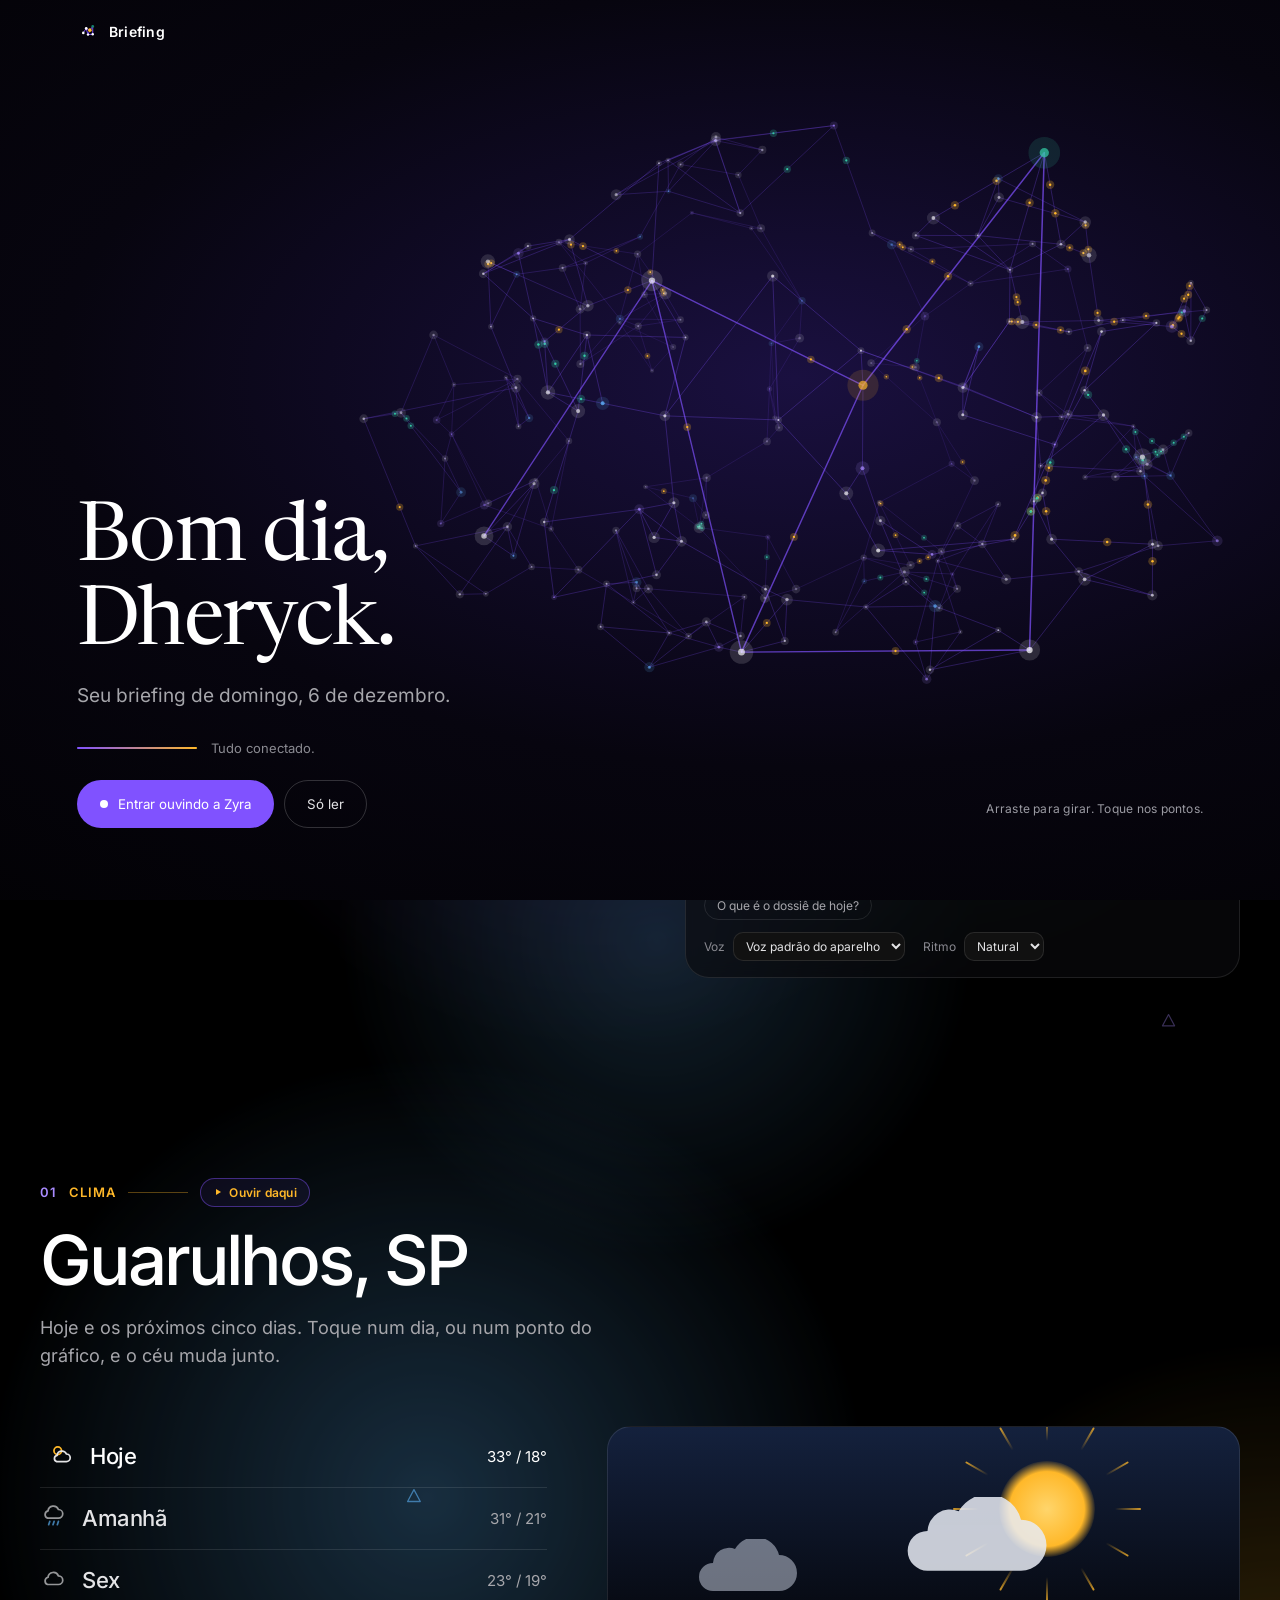
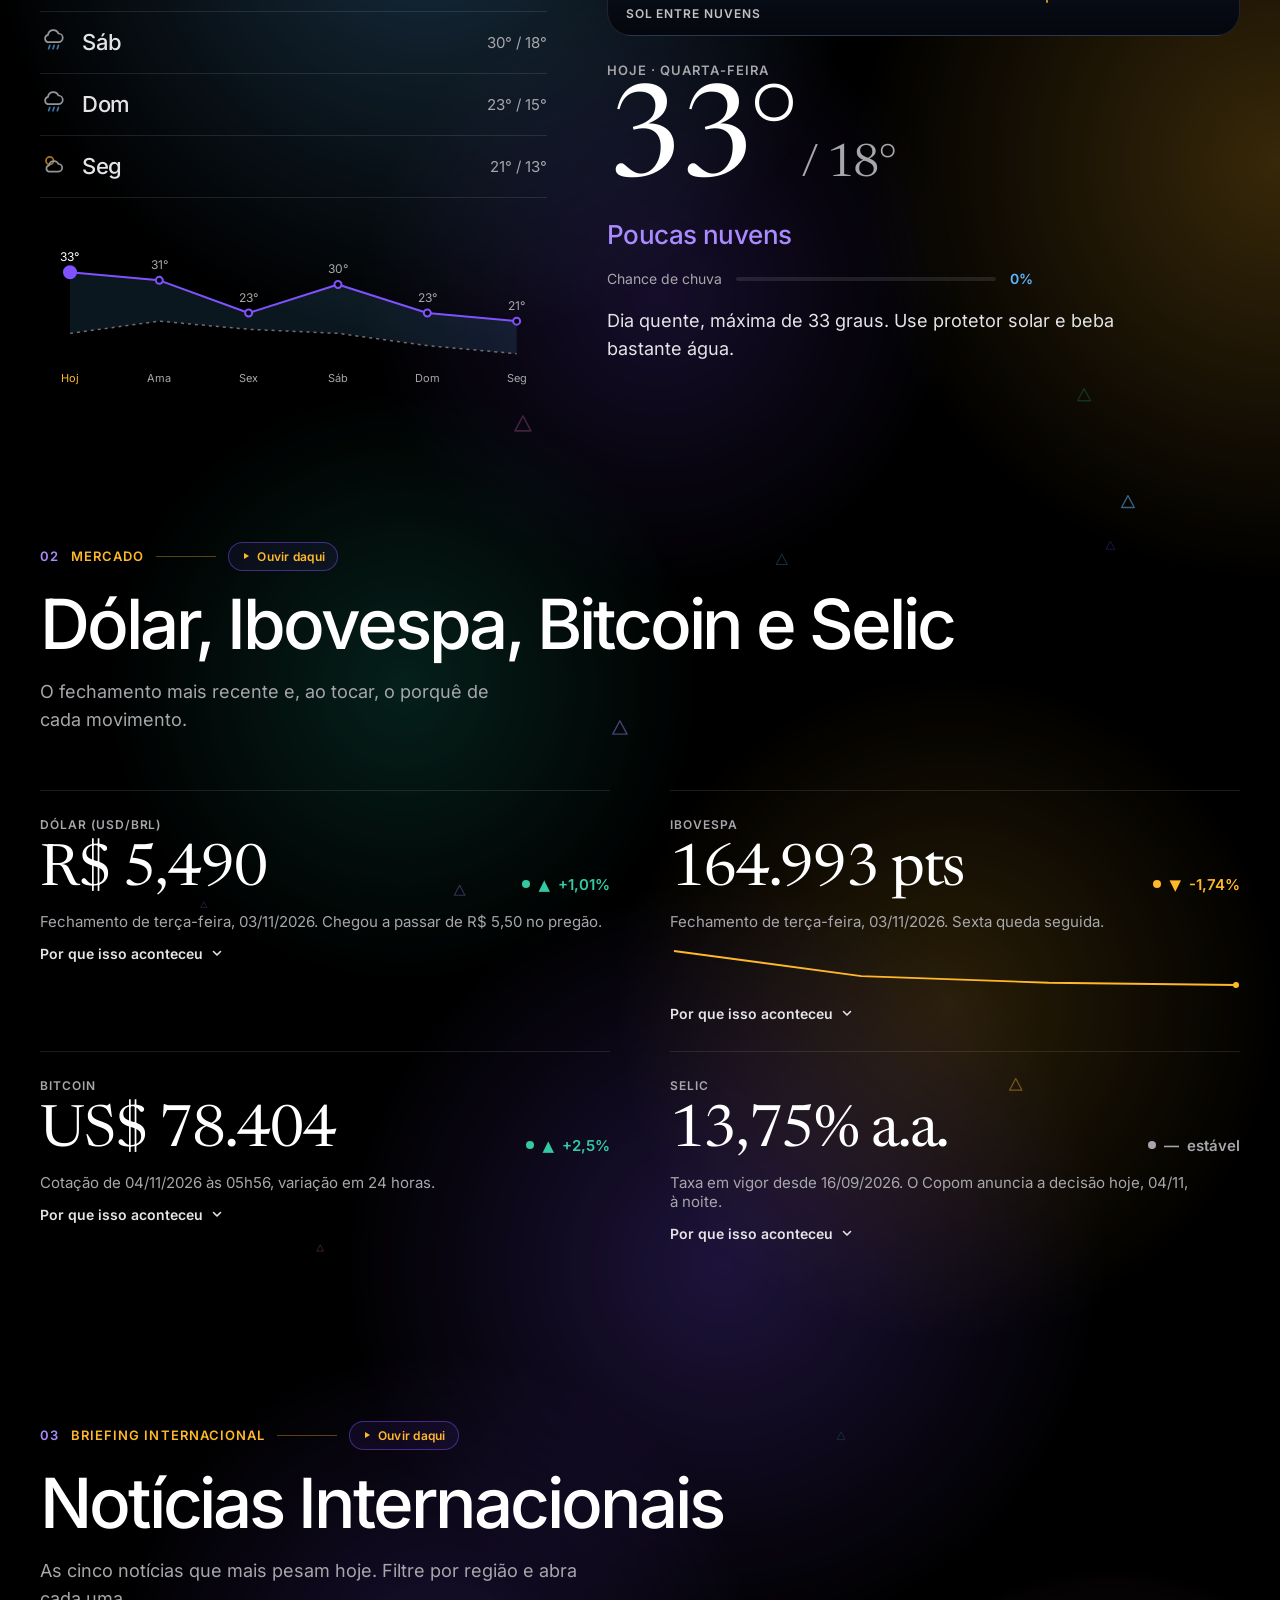
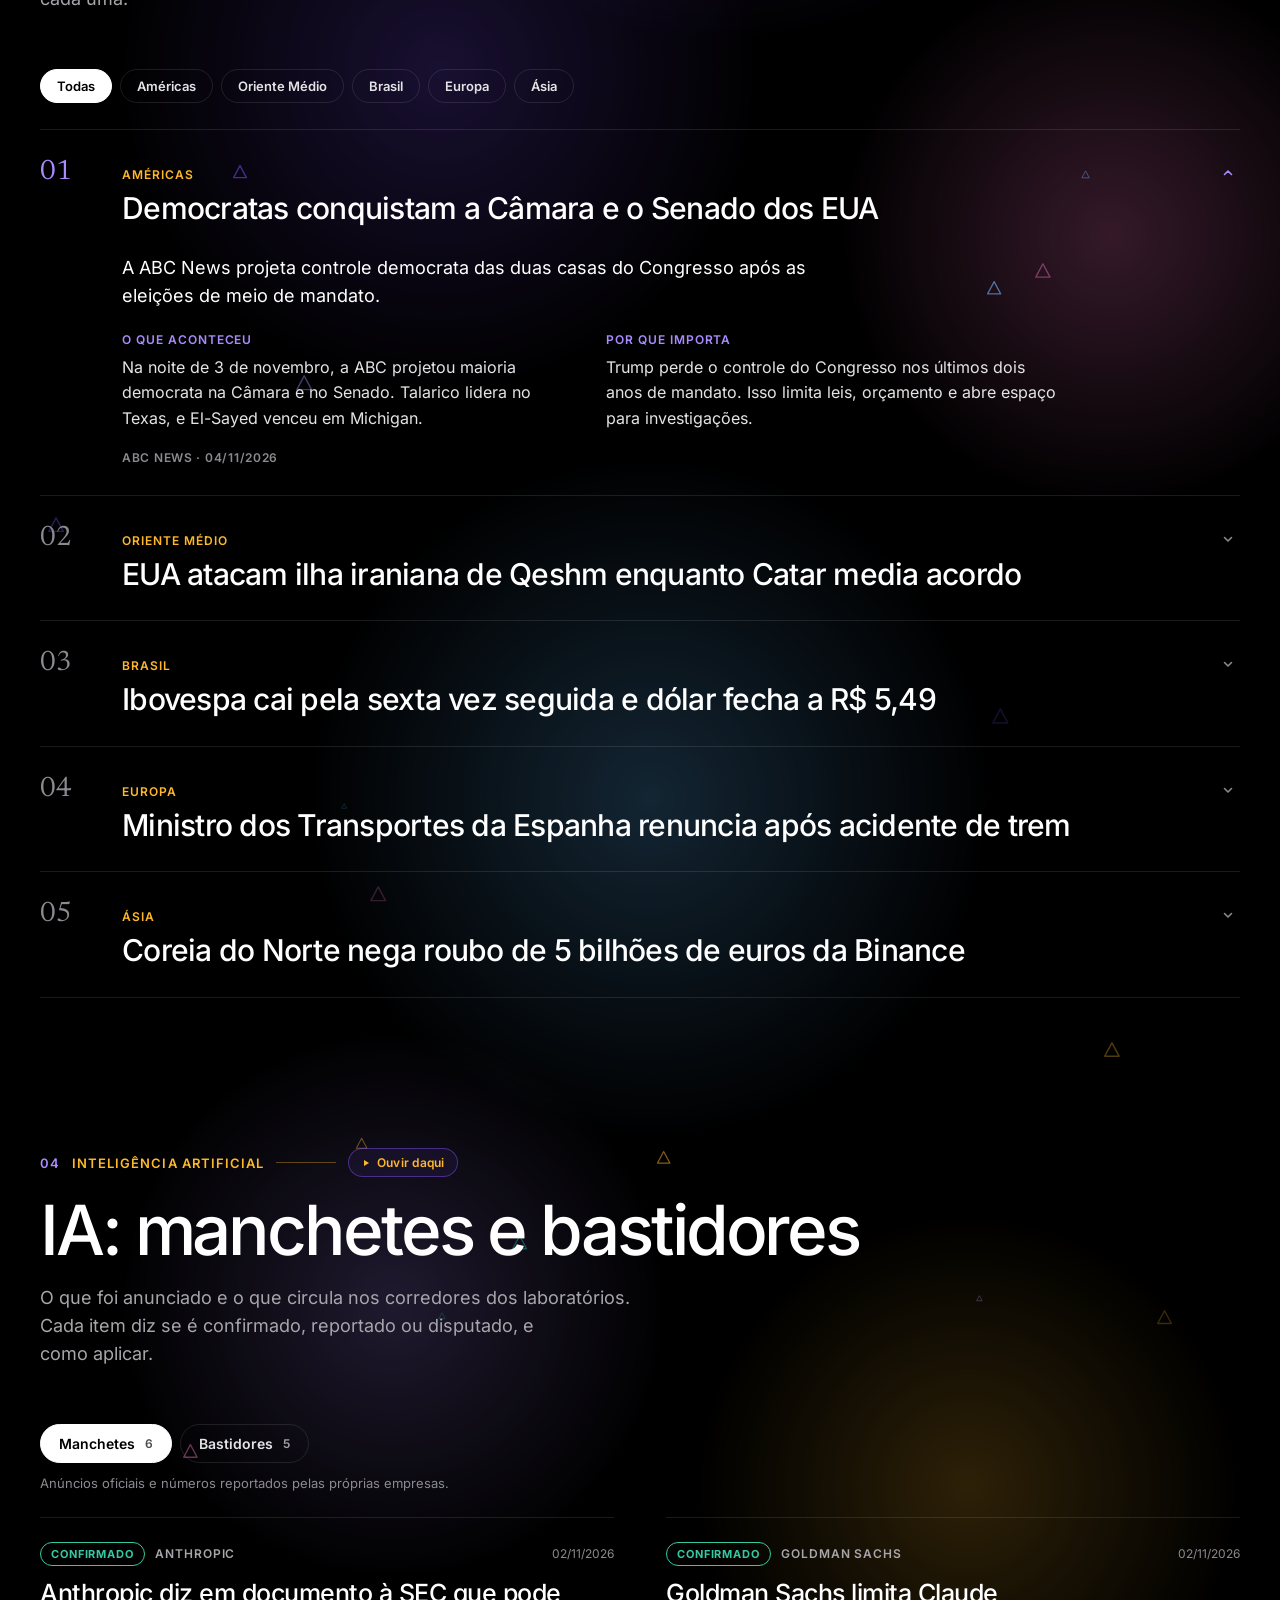
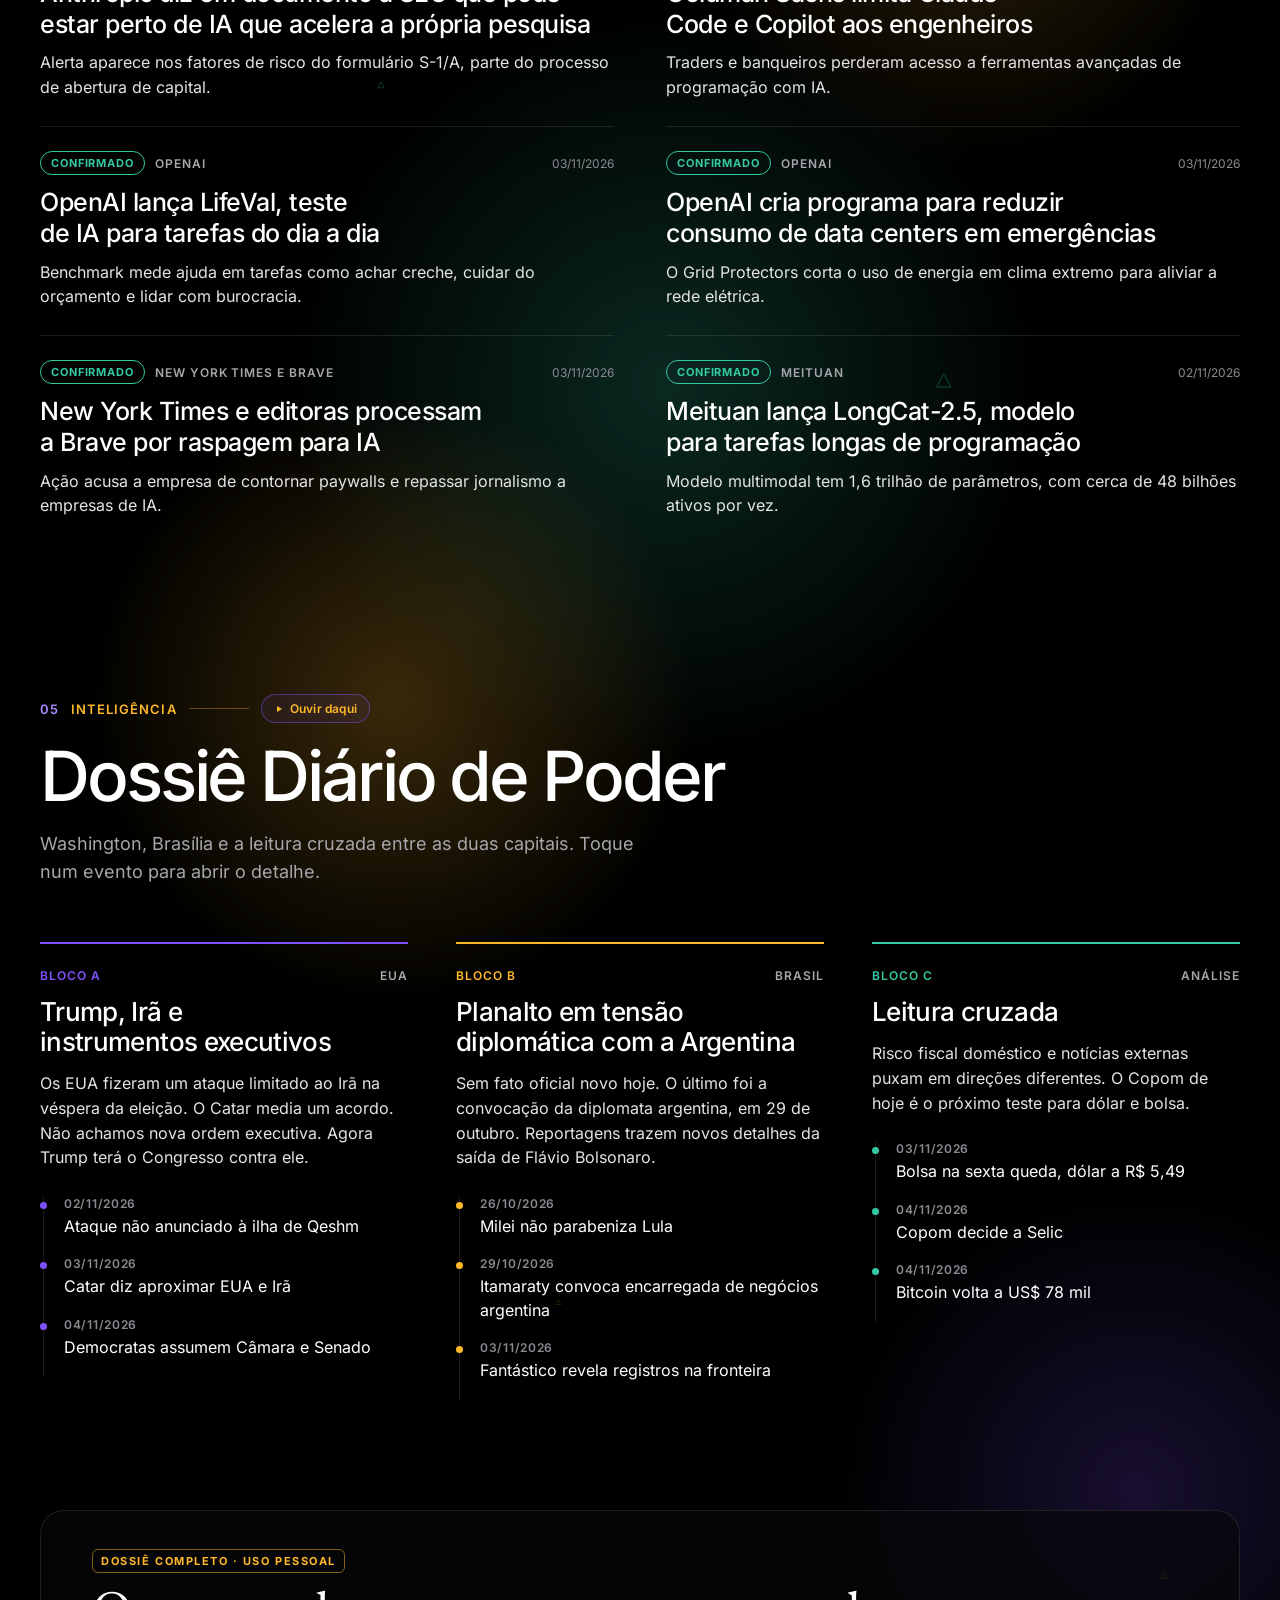
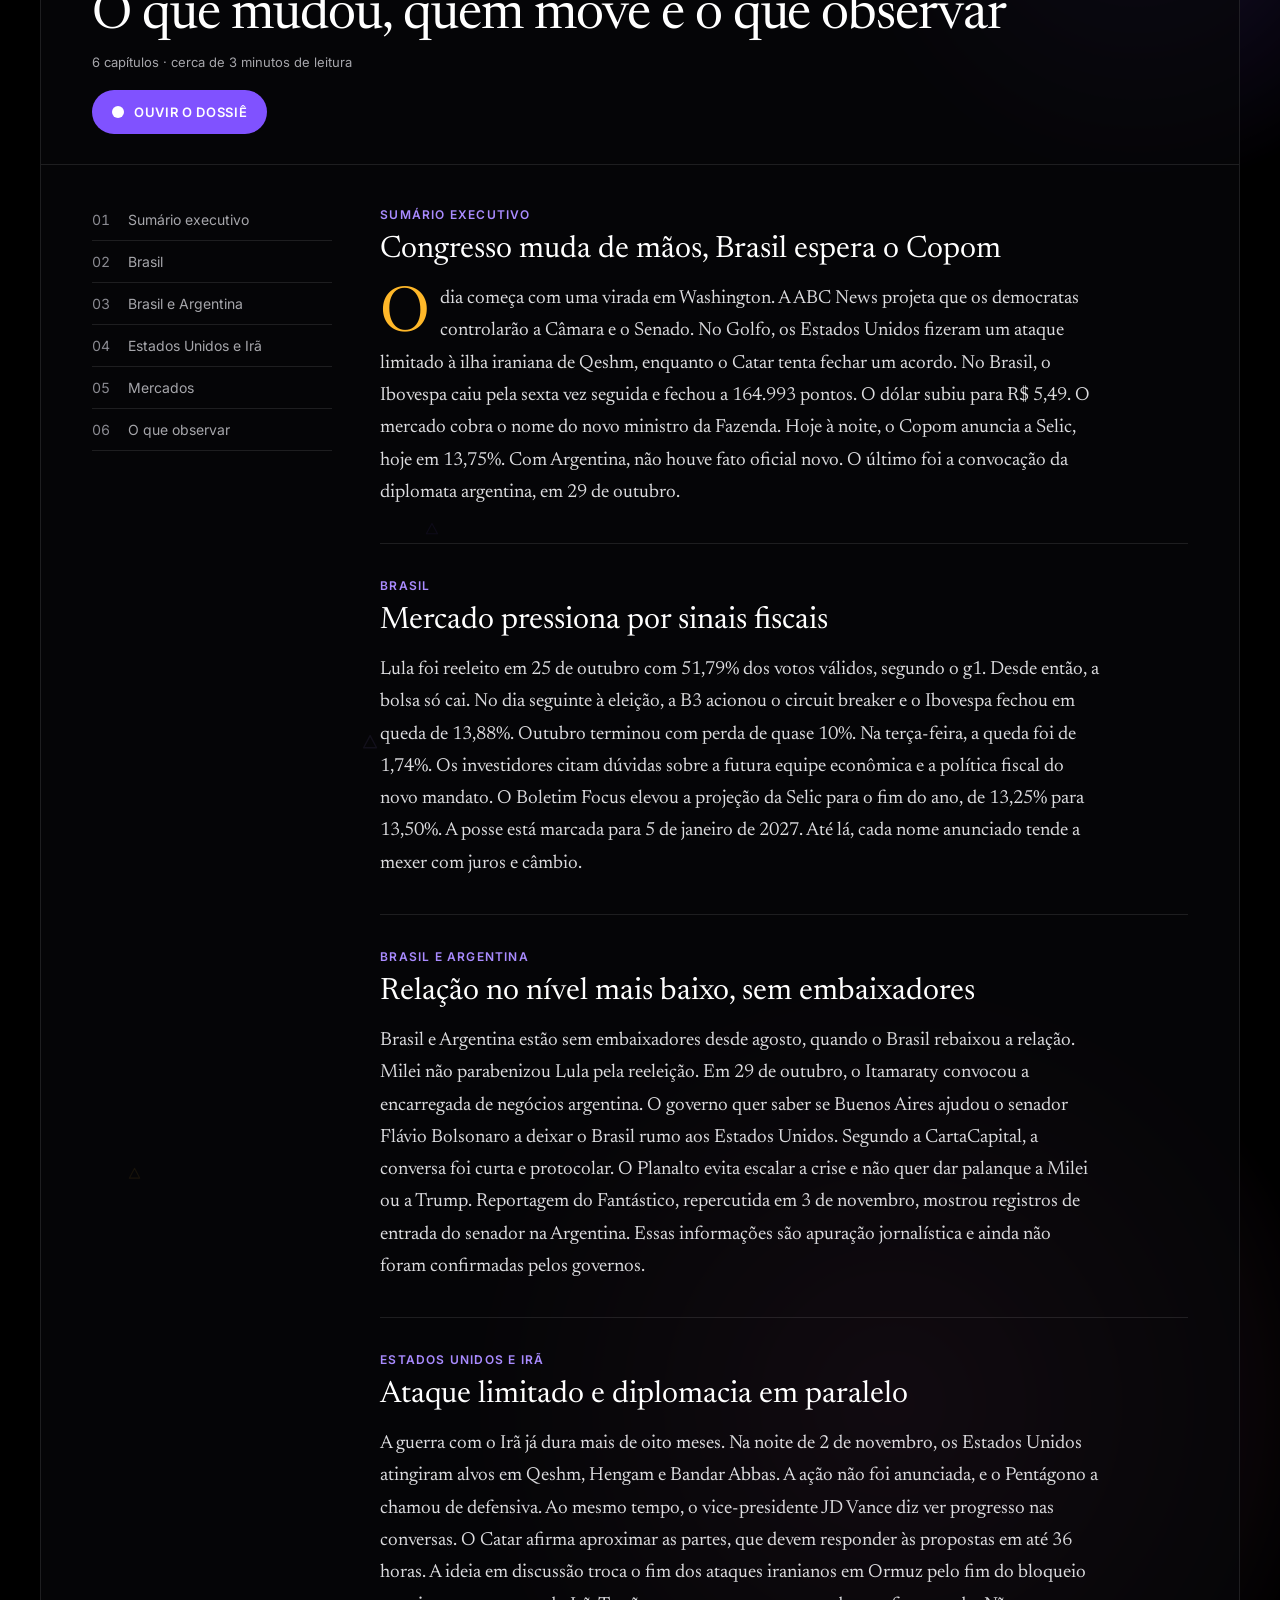
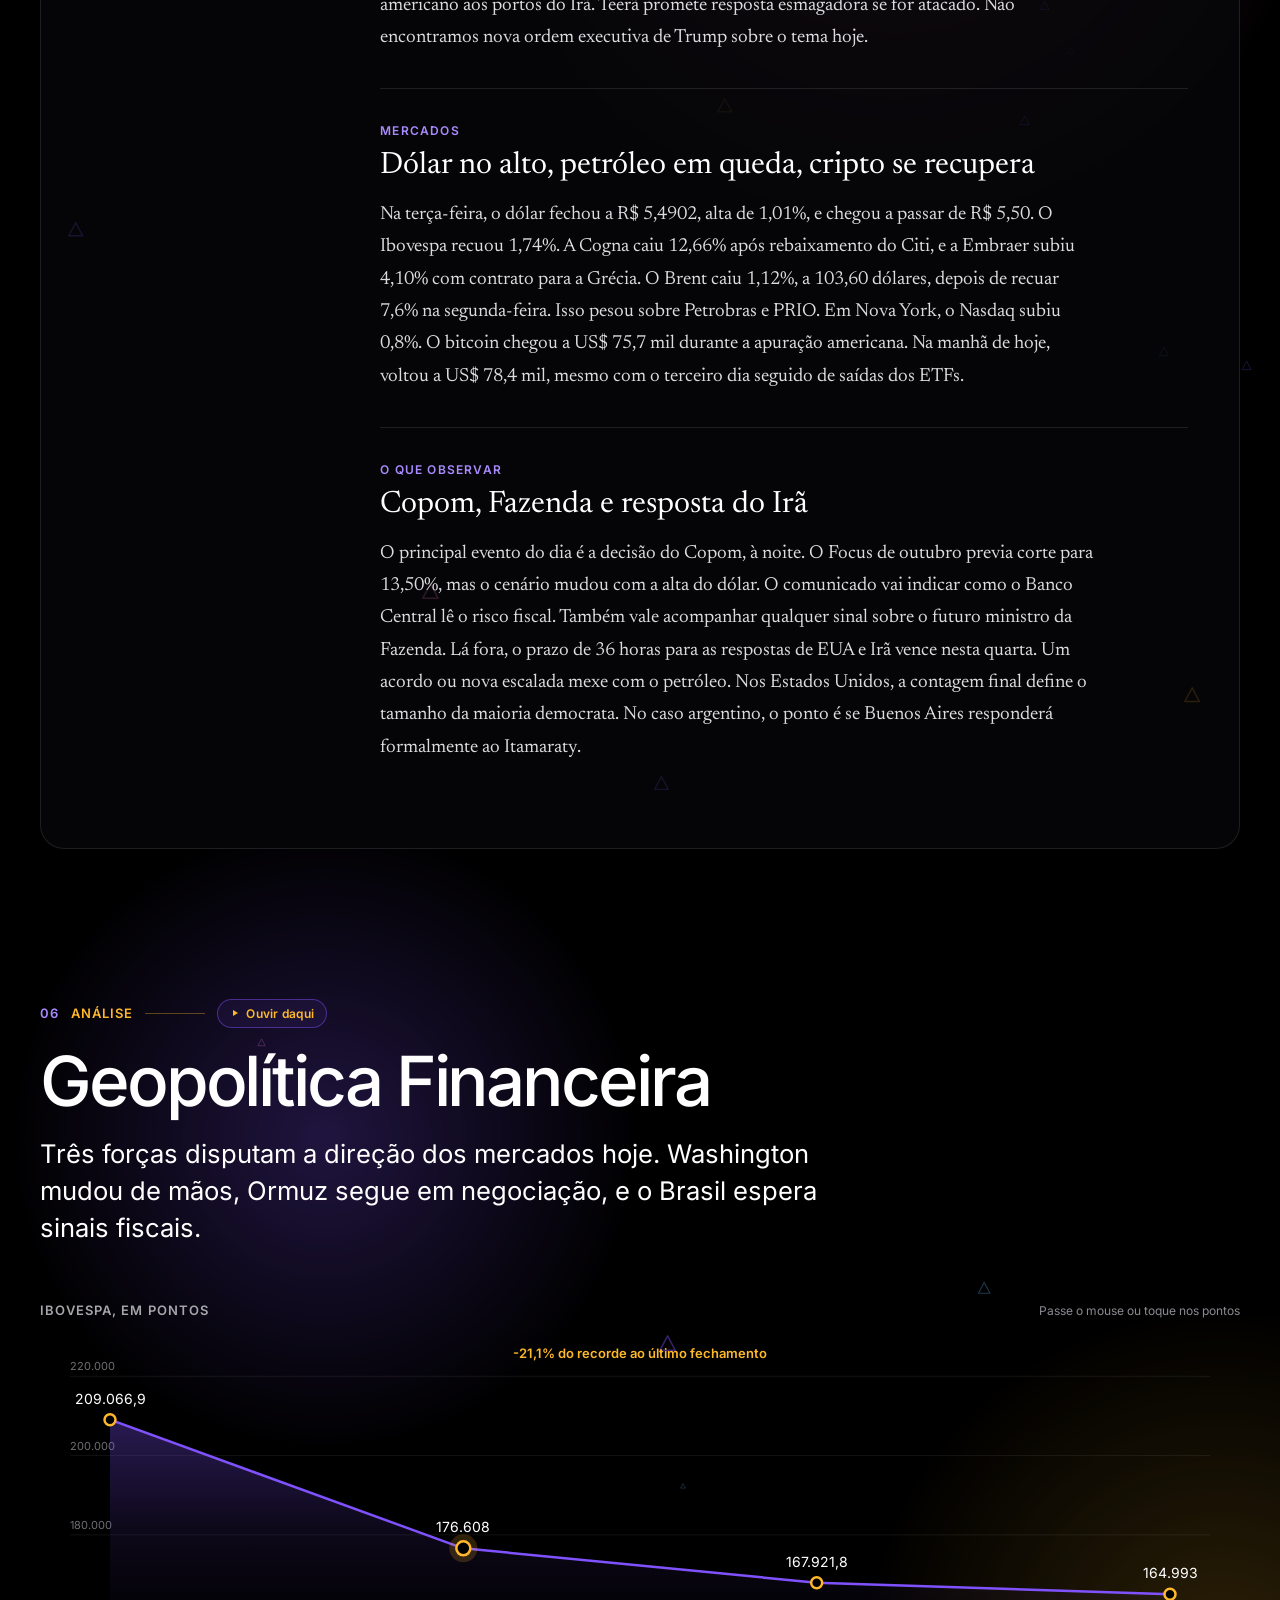
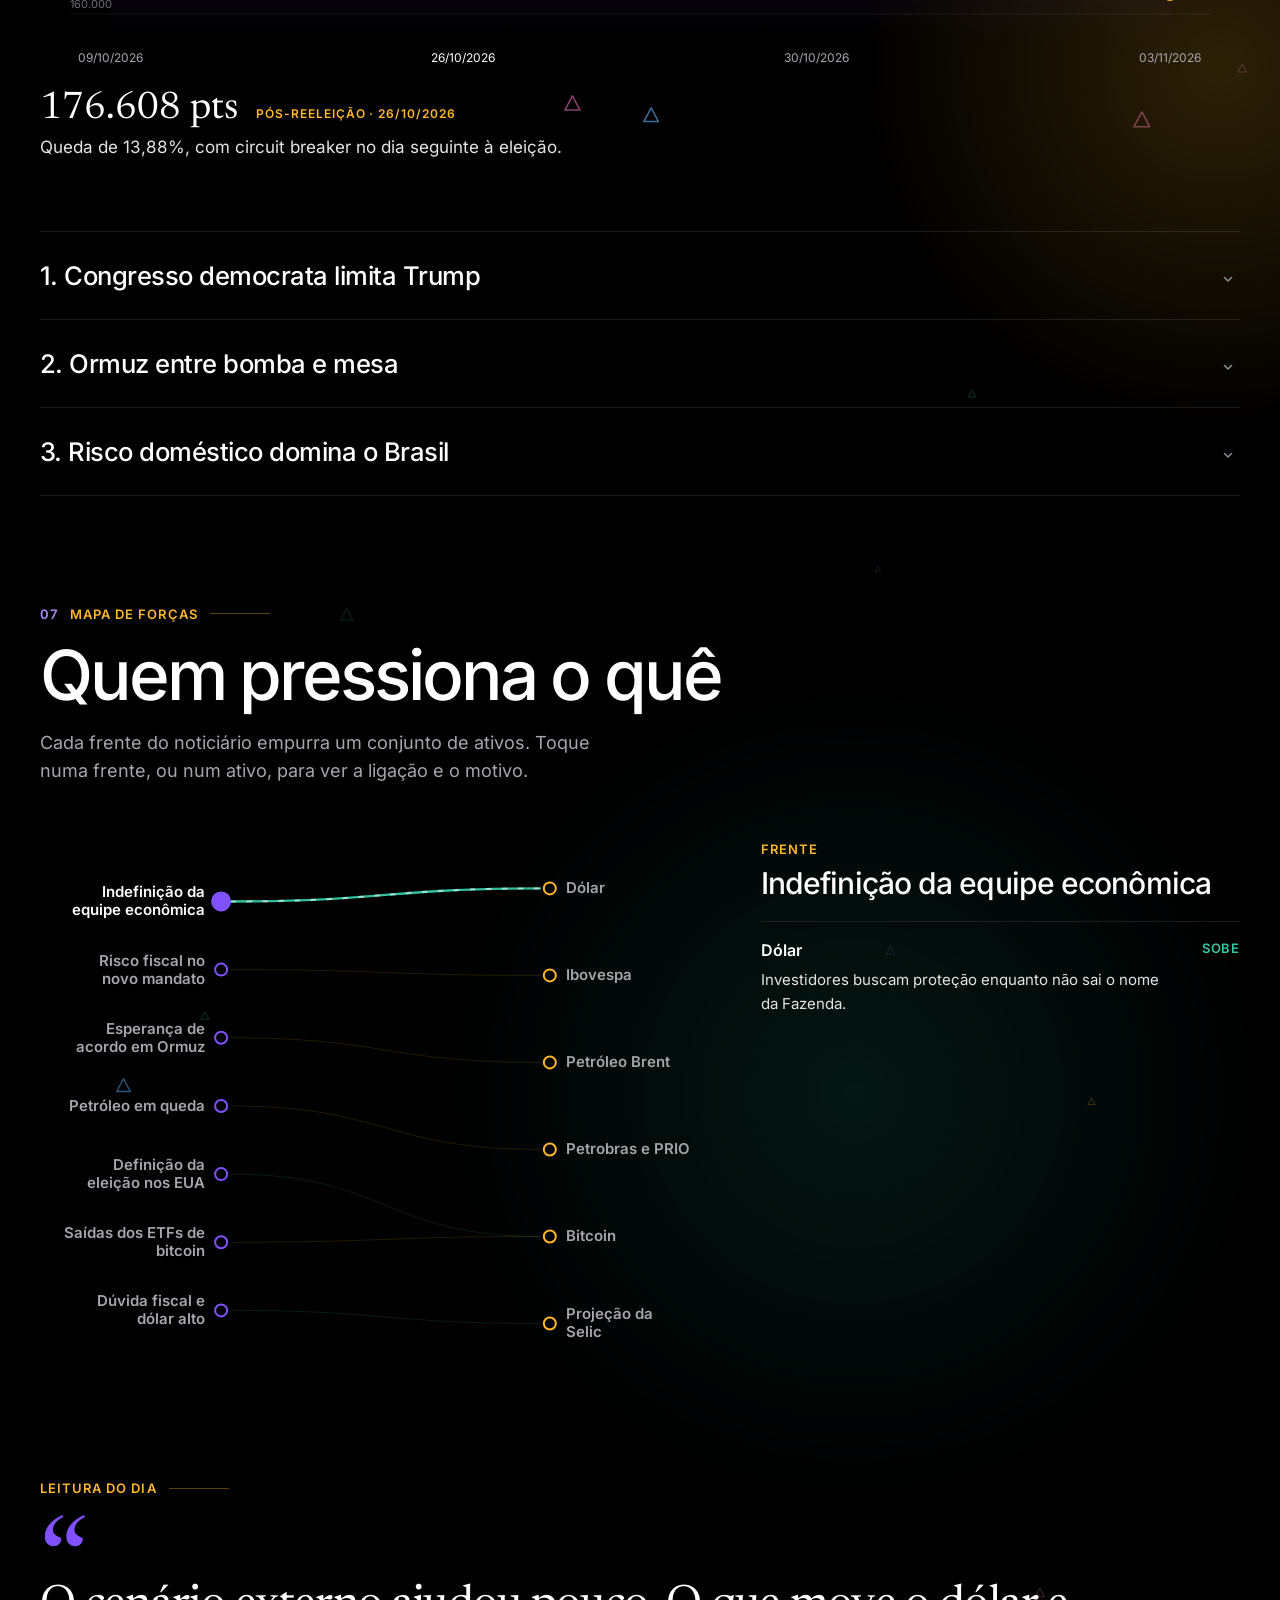
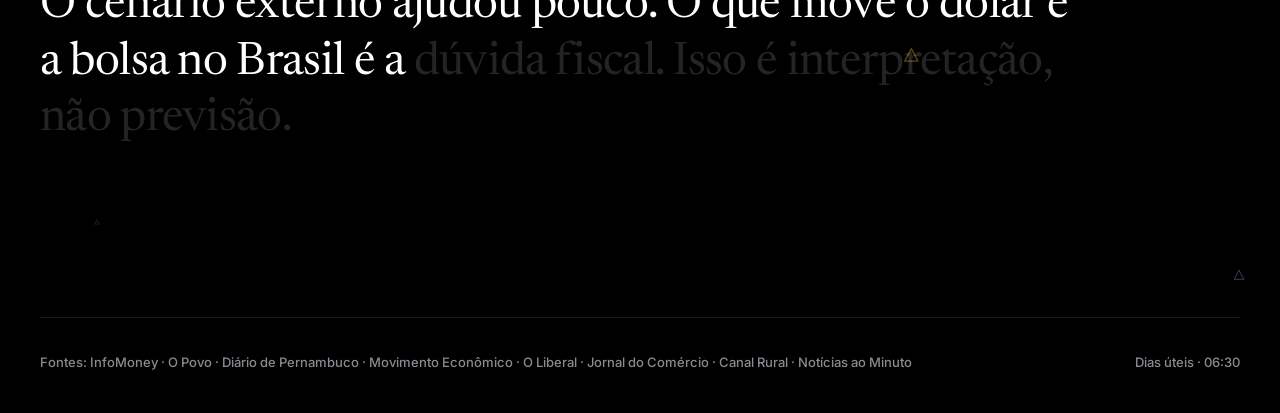
==== site/index.html @ ecbaf345 "Abertura 3D: a rede neural do ícone acorda enquanto o briefing carrega - Substitui o 'Carregando o b" ====
<!doctype html>
<html lang="pt-BR">
<head>
<meta charset="utf-8">
<meta name="viewport" content="width=device-width,initial-scale=1,viewport-fit=cover">
<title>Briefing Diário</title>
<meta name="theme-color" content="#000000">
<meta name="robots" content="noindex,nofollow">
<link rel="preload" href="fonts/newsreader-latin.woff2" as="font" type="font/woff2" crossorigin>
<link rel="manifest" href="manifest.webmanifest">
<link rel="icon" href="icon.svg" type="image/svg+xml">
<link rel="apple-touch-icon" href="icon-192.png">
<meta name="mobile-web-app-capable" content="yes">
<meta name="apple-mobile-web-app-capable" content="yes">
<meta name="apple-mobile-web-app-status-bar-style" content="black-translucent">
<style>
  html, body { margin: 0; background: #000; color: #e4e4e6; }
  #dash-root { padding: 0 var(--dash-gutter, 0); min-height: 100vh; }
  /* ---------- abertura: a rede neural do ícone ---------- */
  #bx-intro { position: fixed; inset: 0; z-index: 60; background: radial-gradient(120% 90% at 62% 42%, #1a1040 0%, #07050f 48%, #000 100%); color: #e4e4e6; font-family: "BX Inter", Inter, system-ui, -apple-system, "Segoe UI", Roboto, sans-serif; overflow: hidden; transition: opacity .55s cubic-bezier(.4, 0, .2, 1) .6s, filter .9s ease; }
  html.bx-intro-on, html.bx-intro-on body { overflow: hidden; }
  #bx-intro canvas { position: absolute; inset: 0; width: 100%; height: 100%; display: block; touch-action: none; cursor: grab; }
  #bx-intro canvas:active { cursor: grabbing; }
  #bx-intro .copy { position: absolute; left: max(24px, 6vw); right: 24px; bottom: max(32px, 8vh); max-width: 30rem; pointer-events: none; }
  #bx-intro .copy > * { pointer-events: auto; }
  #bx-intro .brand { position: absolute; top: max(20px, env(safe-area-inset-top)); left: max(24px, 6vw); display: flex; align-items: center; gap: 10px; font-size: 14px; font-weight: 600; letter-spacing: .02em; color: #fff; }
  #bx-intro .brand svg { width: 22px; height: 22px; }
  #bx-intro-hi { margin: 0; font-family: "BX Newsreader", Georgia, serif; font-weight: 400; font-size: clamp(40px, 6.4vw, 84px); line-height: 1.02; letter-spacing: -0.02em; color: #fff; text-wrap: balance; }
  #bx-intro-date { margin: 14px 0 0; font-size: clamp(16px, 1.5vw, 19px); line-height: 1.5; color: #a6a6ab; }
  #bx-intro .load { margin-top: 28px; display: flex; align-items: center; gap: 14px; font-size: 13px; color: #8a8a91; min-height: 20px; }
  #bx-intro .track { flex: 0 0 120px; height: 2px; background: rgba(255, 255, 255, .12); border-radius: 2px; overflow: hidden; }
  #bx-intro-bar { display: block; height: 100%; background: linear-gradient(90deg, #8052ff, #ffb829); transform: scaleX(0); transform-origin: left; transition: transform .35s cubic-bezier(.2, .7, .2, 1); }
  #bx-intro .acts { margin-top: 22px; display: flex; flex-wrap: wrap; gap: 10px; opacity: .35; transform: translateY(6px); transition: opacity .5s ease, transform .5s cubic-bezier(.2, .7, .2, 1); }
  #bx-intro.is-ready .acts { opacity: 1; transform: none; }
  #bx-intro .acts button { font: 600 14px/1 inherit; font-family: inherit; border-radius: 9999px; padding: 15px 22px; cursor: pointer; border: 1px solid transparent; transition: transform .2s ease, background-color .2s ease, border-color .2s ease; }
  #bx-intro .acts button:disabled { cursor: default; }
  #bx-intro-go { background: #8052ff; color: #fff; display: inline-flex; align-items: center; gap: 10px; }
  #bx-intro-go:not(:disabled):hover { background: #8f66ff; transform: translateY(-1px); }
  #bx-intro-go i { width: 8px; height: 8px; border-radius: 50%; background: #fff; box-shadow: 0 0 0 0 rgba(255, 255, 255, .6); }
  #bx-intro.is-ready #bx-intro-go i { animation: bx-intro-ping 1.8s ease-out infinite; }
  #bx-intro-read { background: transparent; color: #e4e4e6; border-color: rgba(255, 255, 255, .18) !important; }
  #bx-intro-read:not(:disabled):hover { border-color: rgba(255, 255, 255, .4) !important; }
  #bx-intro .acts button:focus-visible { outline: 2px solid #ffb829; outline-offset: 3px; }
  #bx-intro .hint { position: absolute; right: max(24px, 6vw); bottom: max(32px, 8vh); font-size: 12px; color: #9a9aa2; letter-spacing: .02em; pointer-events: none; }
  #bx-intro.is-failed .load { color: #ff7ac9; }
  #bx-intro.is-leaving { opacity: 0; pointer-events: none; }
  #bx-intro.is-leaving .copy, #bx-intro.is-leaving .brand, #bx-intro.is-leaving .hint { opacity: 0; transform: translateY(-10px); transition: opacity .35s ease, transform .35s ease; }
  html.bx-entering #dash-root { animation: bx-arrive 1.2s cubic-bezier(.2, .7, .2, 1) both; }
  @keyframes bx-arrive { 0% { transform: scale(1.06); filter: blur(10px); opacity: 0; } 55% { opacity: 0; } 100% { transform: none; filter: none; opacity: 1; } }
  @keyframes bx-intro-ping { 0% { box-shadow: 0 0 0 0 rgba(255, 255, 255, .6); } 100% { box-shadow: 0 0 0 10px rgba(255, 255, 255, 0); } }
  @media (max-width: 759px) {
    #bx-intro .copy { left: 20px; right: 20px; bottom: max(24px, env(safe-area-inset-bottom)); }
    #bx-intro .brand { left: 20px; }
    #bx-intro .hint { display: none; }
    #bx-intro .acts button { flex: 1 1 auto; justify-content: center; }
  }
  @media (prefers-reduced-motion: reduce) {
    #bx-intro { transition: opacity .3s ease; }
    html.bx-entering #dash-root { animation: none; }
    #bx-intro.is-ready #bx-intro-go i { animation: none; }
  }
</style>
<link rel="stylesheet" href="fonts.css">
<script src="vendor/d3.min.js"></script>
</head>
<body>
<div id="bx-intro" role="dialog" aria-modal="true" aria-labelledby="bx-intro-hi">
  <canvas aria-hidden="true"></canvas>
  <div class="brand"><svg viewBox="0 0 512 512" aria-hidden="true"><g stroke="#8052ff" stroke-width="22" fill="none" stroke-linecap="round" stroke-linejoin="round"><path d="M146 300 L214 196 L300 236 L366 150 M214 196 L256 340 L300 236 M256 340 L366 330 L366 150"/></g><g fill="#fff"><circle cx="146" cy="300" r="30"/><circle cx="214" cy="196" r="32"/><circle cx="256" cy="340" r="28"/><circle cx="366" cy="330" r="28"/></g><circle cx="300" cy="236" r="42" fill="#ffb829"/><circle cx="366" cy="150" r="32" fill="#15846e"/></svg>Briefing</div>
  <div class="copy">
    <h1 id="bx-intro-hi">Bom dia.</h1>
    <p id="bx-intro-date"></p>
    <div class="load" aria-live="polite"><span class="track"><span id="bx-intro-bar"></span></span><span id="bx-intro-status">Acordando a rede…</span></div>
    <div class="acts">
      <button type="button" id="bx-intro-go" disabled><i aria-hidden="true"></i>Entrar ouvindo a Zyra</button>
      <button type="button" id="bx-intro-read" disabled>Só ler</button>
    </div>
  </div>
  <p class="hint">Arraste para girar. Toque nos pontos.</p>
</div>
<script src="intro.js"></script>
<div id="dash-root"></div>
<script>
(function () {
  // Small stand-in for the dashboard runtime: the page asks dash.data(id) and gets rows.
  var CORE = ['weather', 'market', 'news', 'ai_news', 'dossier', 'dossier_full', 'geopolitics', 'ibov_trend', 'forces', 'glossary', 'narration'];
  var DATA = {}, calcs = {}, draws = [], loaded = false, stamp = '';
  var clone = function (o) { return JSON.parse(JSON.stringify(o)); };
  // nested arrays/objects arrive as JSON strings, exactly as on the original dashboard
  var flat = function (rows) { return rows.map(function (r) { var o = {}; Object.keys(r).forEach(function (k) { var v = r[k]; o[k] = (v && typeof v === 'object') ? JSON.stringify(v) : v; }); return o; }); };
  var ok = function (rows) { return { status: 'ok', data: rows, rows: rows, columns: rows.length ? Object.keys(rows[0]) : [], message: '', refreshing: false, meta: [] }; };
  var run = function () { draws.forEach(function (f) { try { f(); } catch (e) { console.error(e); } }); };
  window.dash = {
    data: function (id) {
      if (!loaded) return { status: 'loading', data: [], message: 'carregando' };
      if (DATA[id]) return ok(flat(clone(DATA[id])));
      var c = calcs[id];
      if (c) { try { return ok(c.fn.apply(null, c.inputs.map(function (i) { return clone(DATA[i] || []); }))); } catch (e) { return { status: 'error', data: [], message: String(e) }; } }
      return { status: 'missing', data: [], message: 'sem dados' };
    },
    onData: function (fn) { draws.push(fn); if (loaded) { try { fn(); } catch (e) { console.error(e); } } },
    calc: function (id, o) { calcs[id] = o; },
    loader: function () {}, colors: [], refresh: function () {}, params: function () { return {}; },
    setParams: function () {}, resetParams: function () {}, setLink: function () {}
  };
  window.__bxAudioUrl = function (name, key) { return 'data/audio/' + name + '/' + key + '.mp3?v=' + encodeURIComponent(stamp); };
  // redraw only when the width changes: on phones the address bar changes the height while scrolling,
  // and a full redraw there replays every entrance animation and makes the page blink
  var rt, lastW = window.innerWidth; window.addEventListener('resize', function () { if (window.innerWidth === lastW) return; lastW = window.innerWidth; clearTimeout(rt); rt = setTimeout(run, 60); });

  var get = function (url) { return fetch(url + (url.indexOf('?') < 0 ? '?t=' : '&t=') + Date.now(), { cache: 'no-store' }).then(function (r) { if (!r.ok) throw new Error(url + ' ' + r.status); return r; }); };

  get('page.html').then(function (r) { return r.text(); }).then(function (page) {
    var t = document.createElement('template'); t.innerHTML = page;
    var links = t.content.querySelectorAll('link[rel=stylesheet]');
    for (var i = 0; i < links.length; i++) { var l = document.createElement('link'); l.rel = 'stylesheet'; l.href = links[i].getAttribute('href'); document.head.appendChild(l); links[i].remove(); }
    var scripts = Array.prototype.map.call(t.content.querySelectorAll('script'), function (s) { return s.textContent; });
    t.content.querySelectorAll('script').forEach(function (n) { n.remove(); });
    document.getElementById('dash-root').replaceChildren(t.content);
    scripts.forEach(function (s) { try { Function('dash', '(function () {' + s + '\n}).call(this);')(window.dash); } catch (e) { console.error('script: ' + e.stack); } });
    return get('data/meta.json').then(function (r) { return r.json(); }).catch(function () { return {}; });
  }).then(function (meta) {
    stamp = (meta && (meta.audio_stamp || meta.generated_at)) || String(Date.now());
    var LABEL = { weather: 'o clima', market: 'o mercado', news: 'as notícias', ai_news: 'a IA', dossier: 'o dossiê', dossier_full: 'o dossiê completo', geopolitics: 'a geopolítica', ibov_trend: 'o Ibovespa', forces: 'o mapa de forças', glossary: 'o glossário', narration: 'a voz da Zyra' };
    var got = 0, tick = function (id) { got++; if (window.__intro) window.__intro.step(LABEL[id] || id, got, CORE.length); };
    return Promise.all(CORE.map(function (id) {
      return get('data/' + id + '.json').then(function (r) { return r.json(); }).then(function (rows) { DATA[id] = rows; }).catch(function (e) { console.warn('sem ' + id, e.message); }).then(function () { tick(id); });
    }));
  }).then(function () {
    loaded = true; run();
    if (window.__intro) window.__intro.ready();
  }).catch(function (e) {
    if (window.__intro) window.__intro.fail('Não consegui carregar o briefing. Puxe a página para atualizar.');
    console.error(e);
  });

  if ('serviceWorker' in navigator) navigator.serviceWorker.register('sw.js').catch(function () {});
})();
</script>
</body>
</html>
---- site/fonts.css ----
@font-face{font-family:'BX Inter';font-style:normal;font-display:swap;font-weight:100 900;src:url([data-uri]) format('woff2');unicode-range:U+0000-00FF,U+0131,U+0152-0153,U+02BB-02BC,U+02C6,U+02DA,U+02DC,U+0304,U+0308,U+0329,U+2000-206F,U+2074,U+20AC,U+2122,U+2191,U+2193,U+2212,U+2215,U+FEFF,U+FFFD;}

@font-face{font-family:'BX Newsreader';font-style:normal;font-display:swap;font-weight:400 600;src:url(fonts/newsreader-latin.woff2) format('woff2');unicode-range:U+0000-00FF,U+0131,U+0152-0153,U+02BB-02BC,U+02C6,U+02DA,U+02DC,U+2000-206F,U+20AC,U+2122,U+2191,U+2193,U+2212,U+2215,U+FEFF,U+FFFD;}
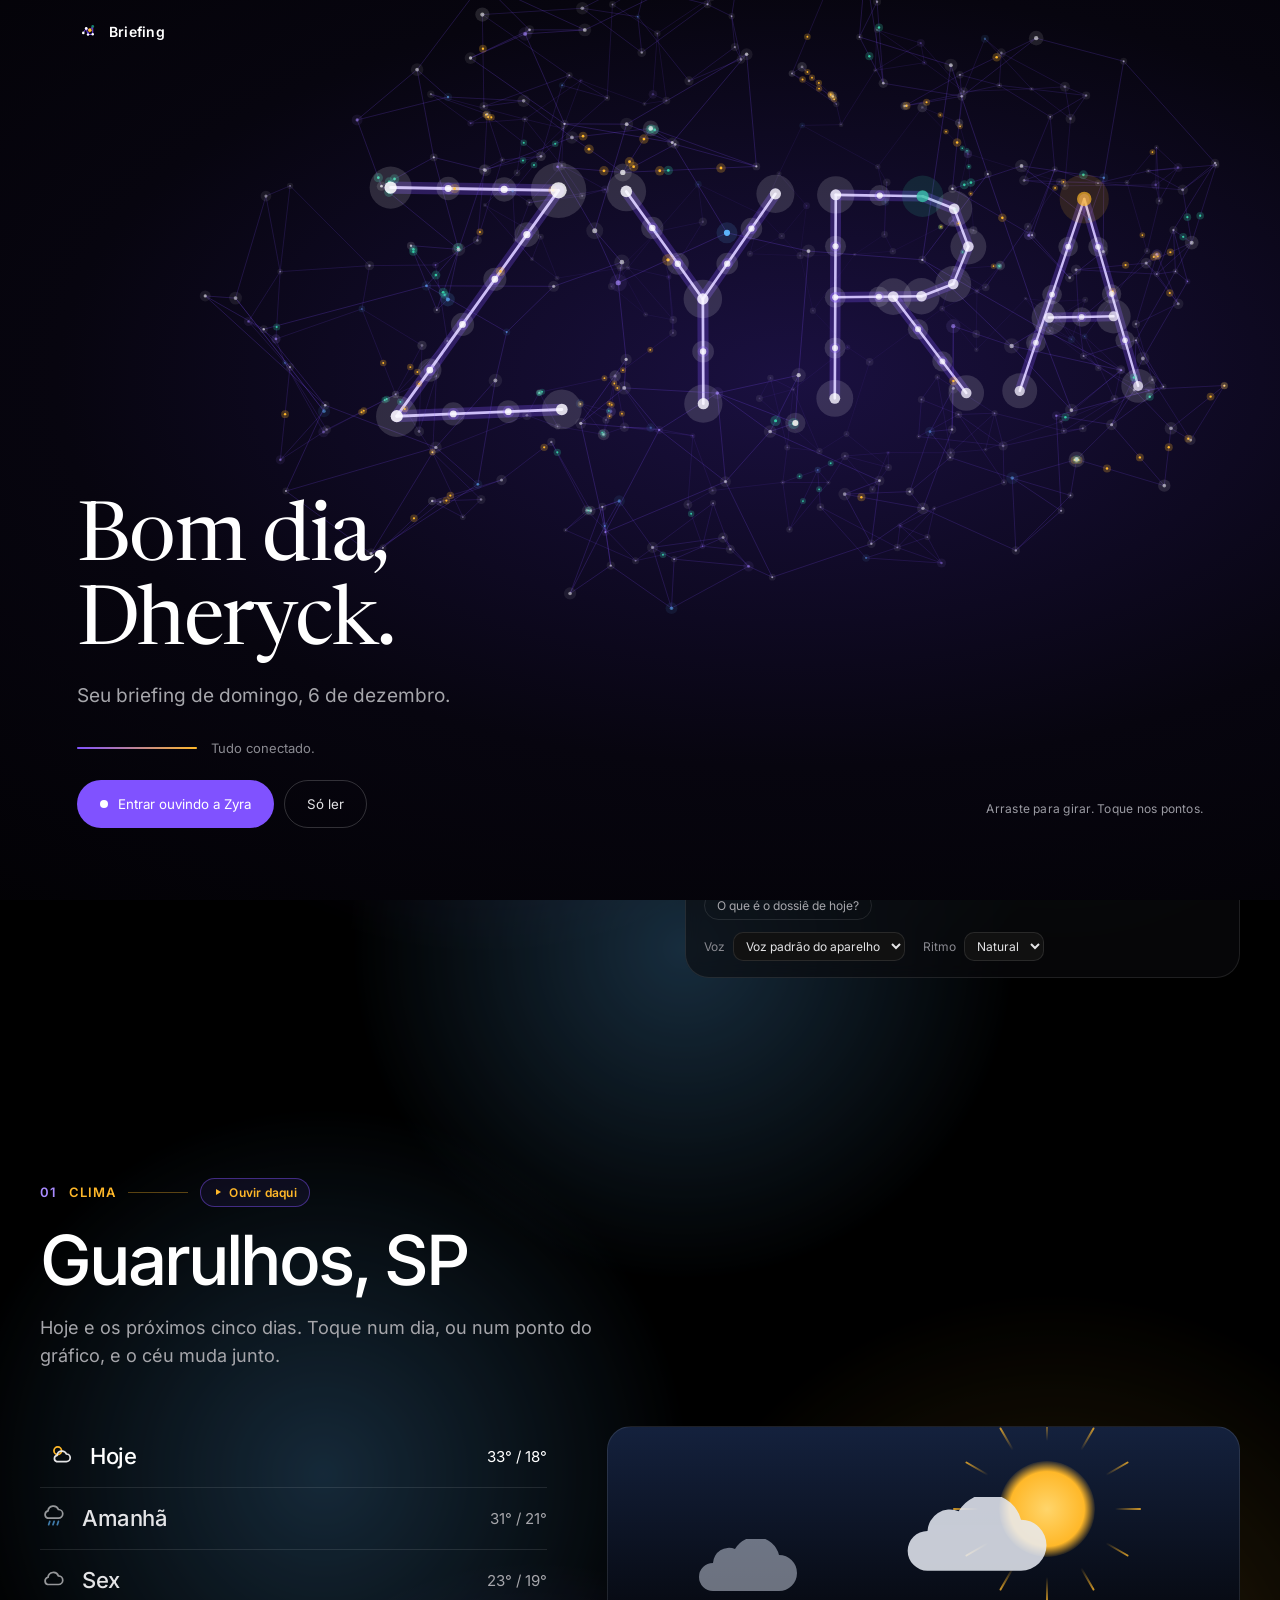
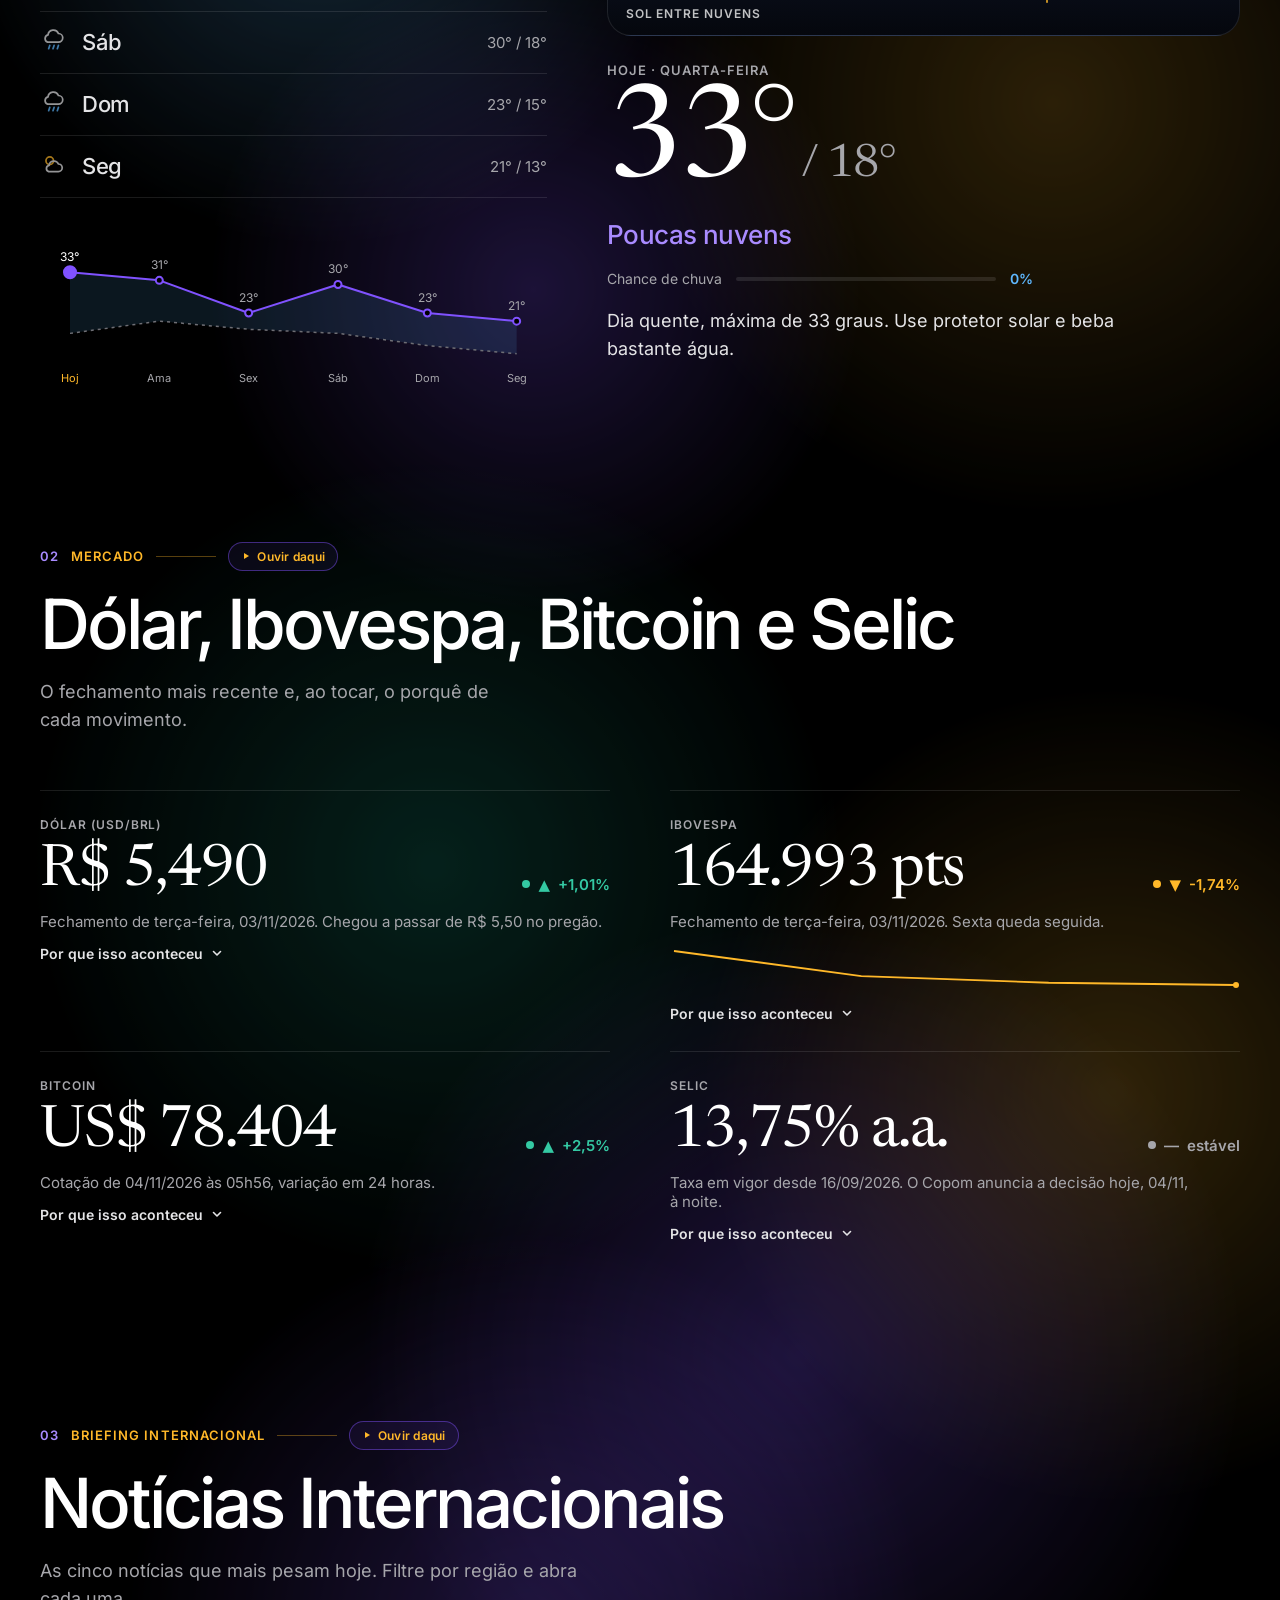
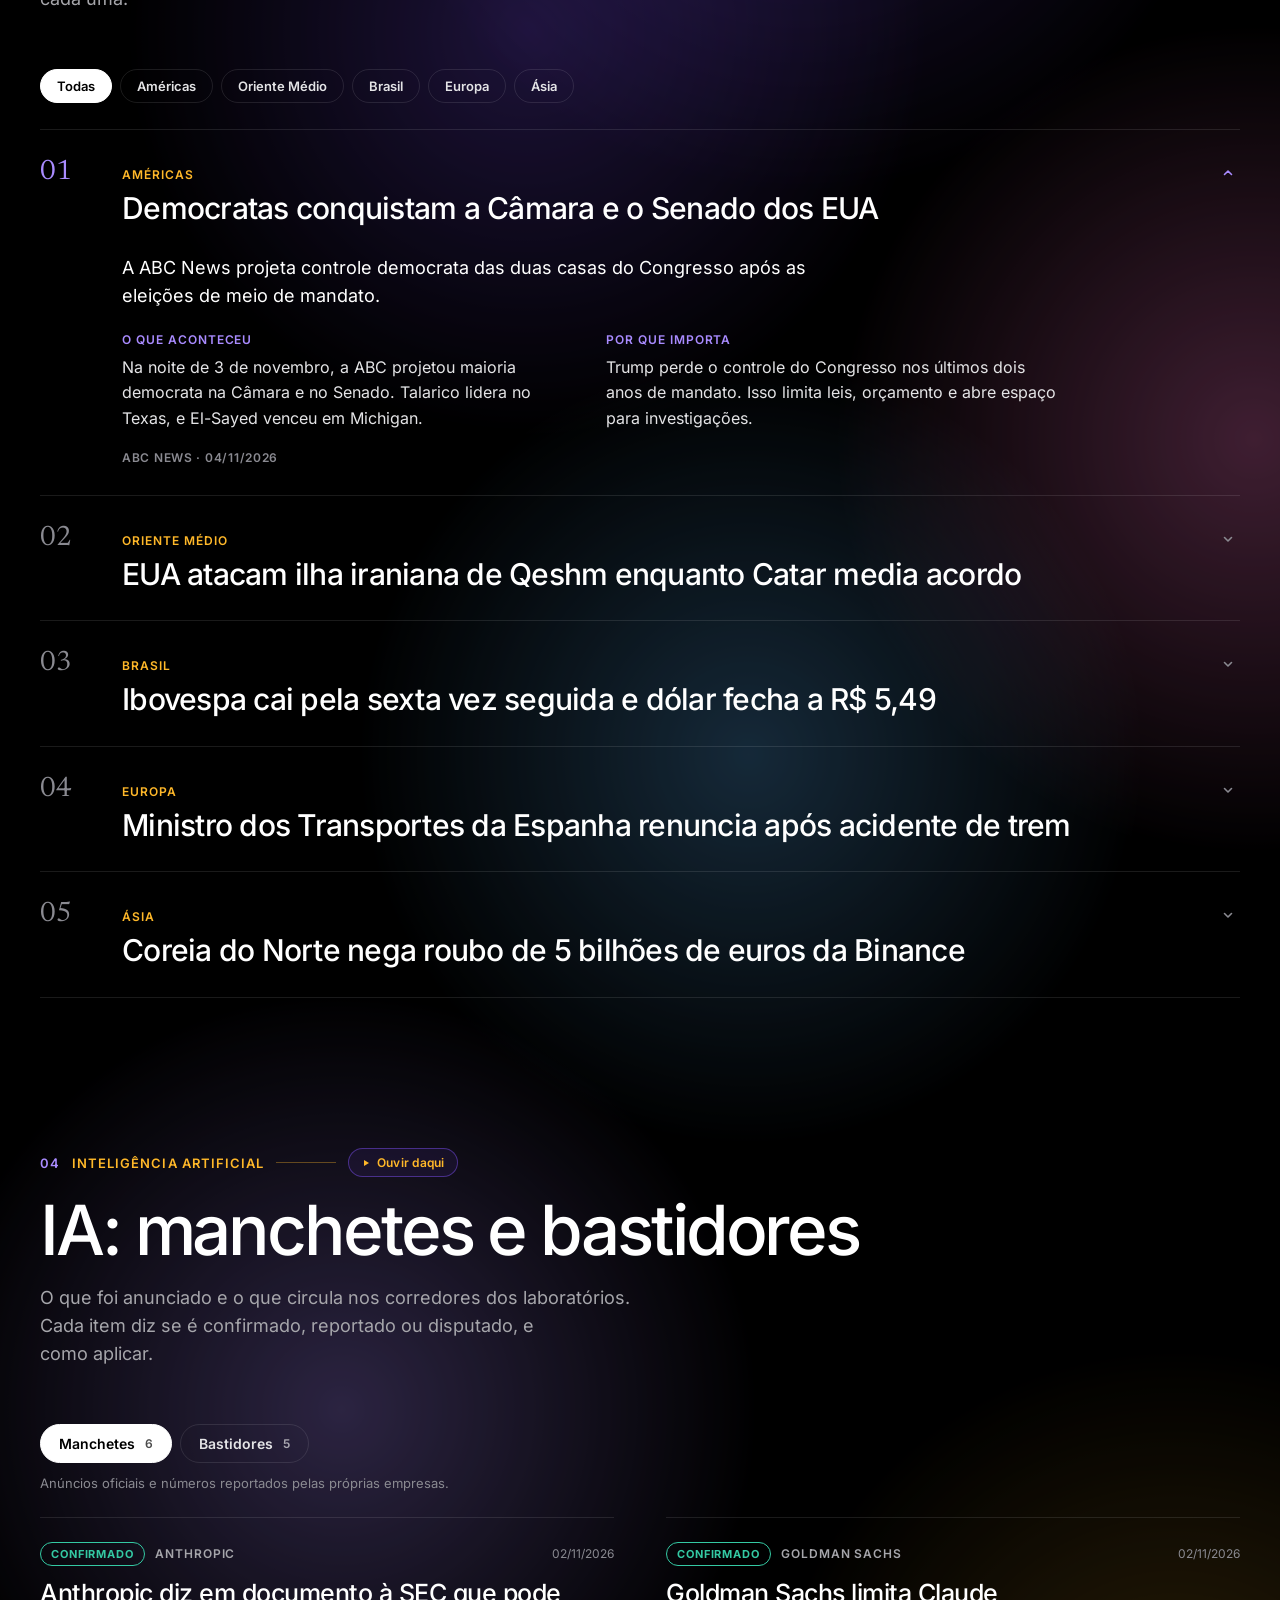
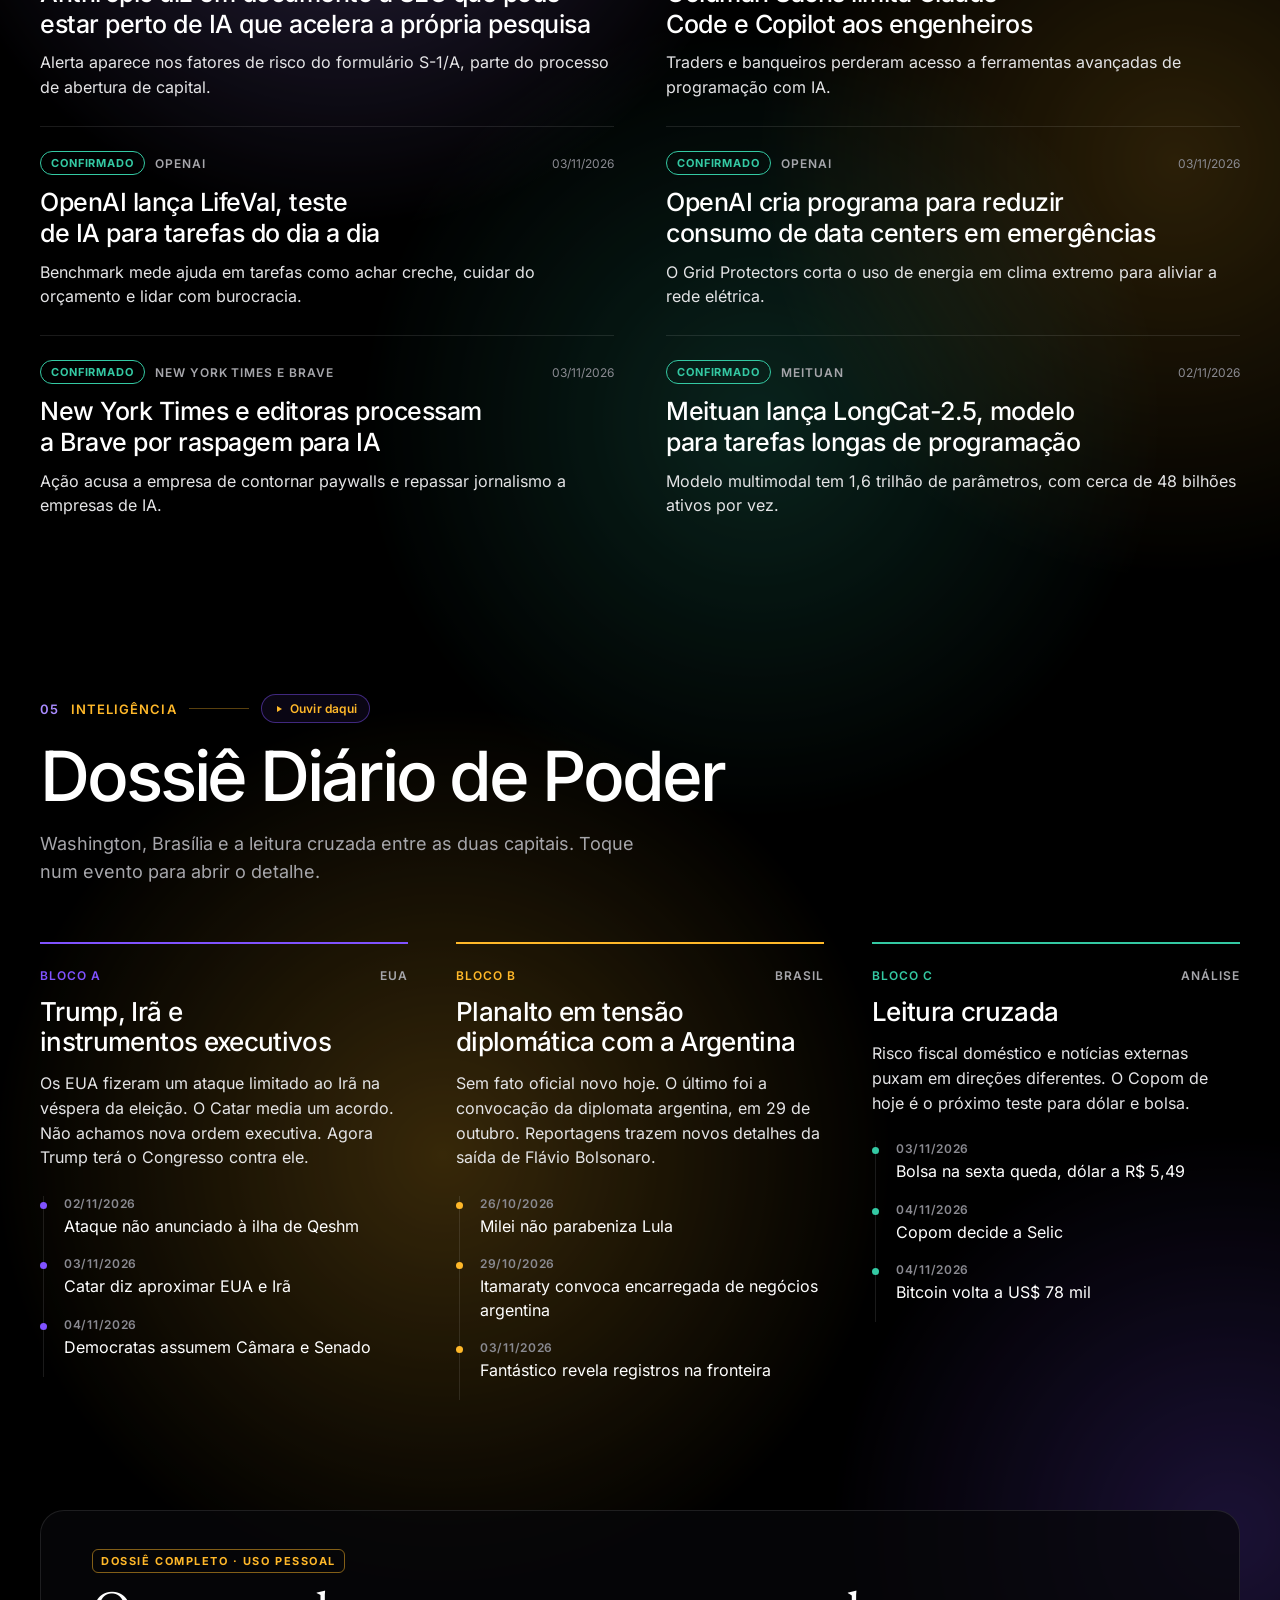
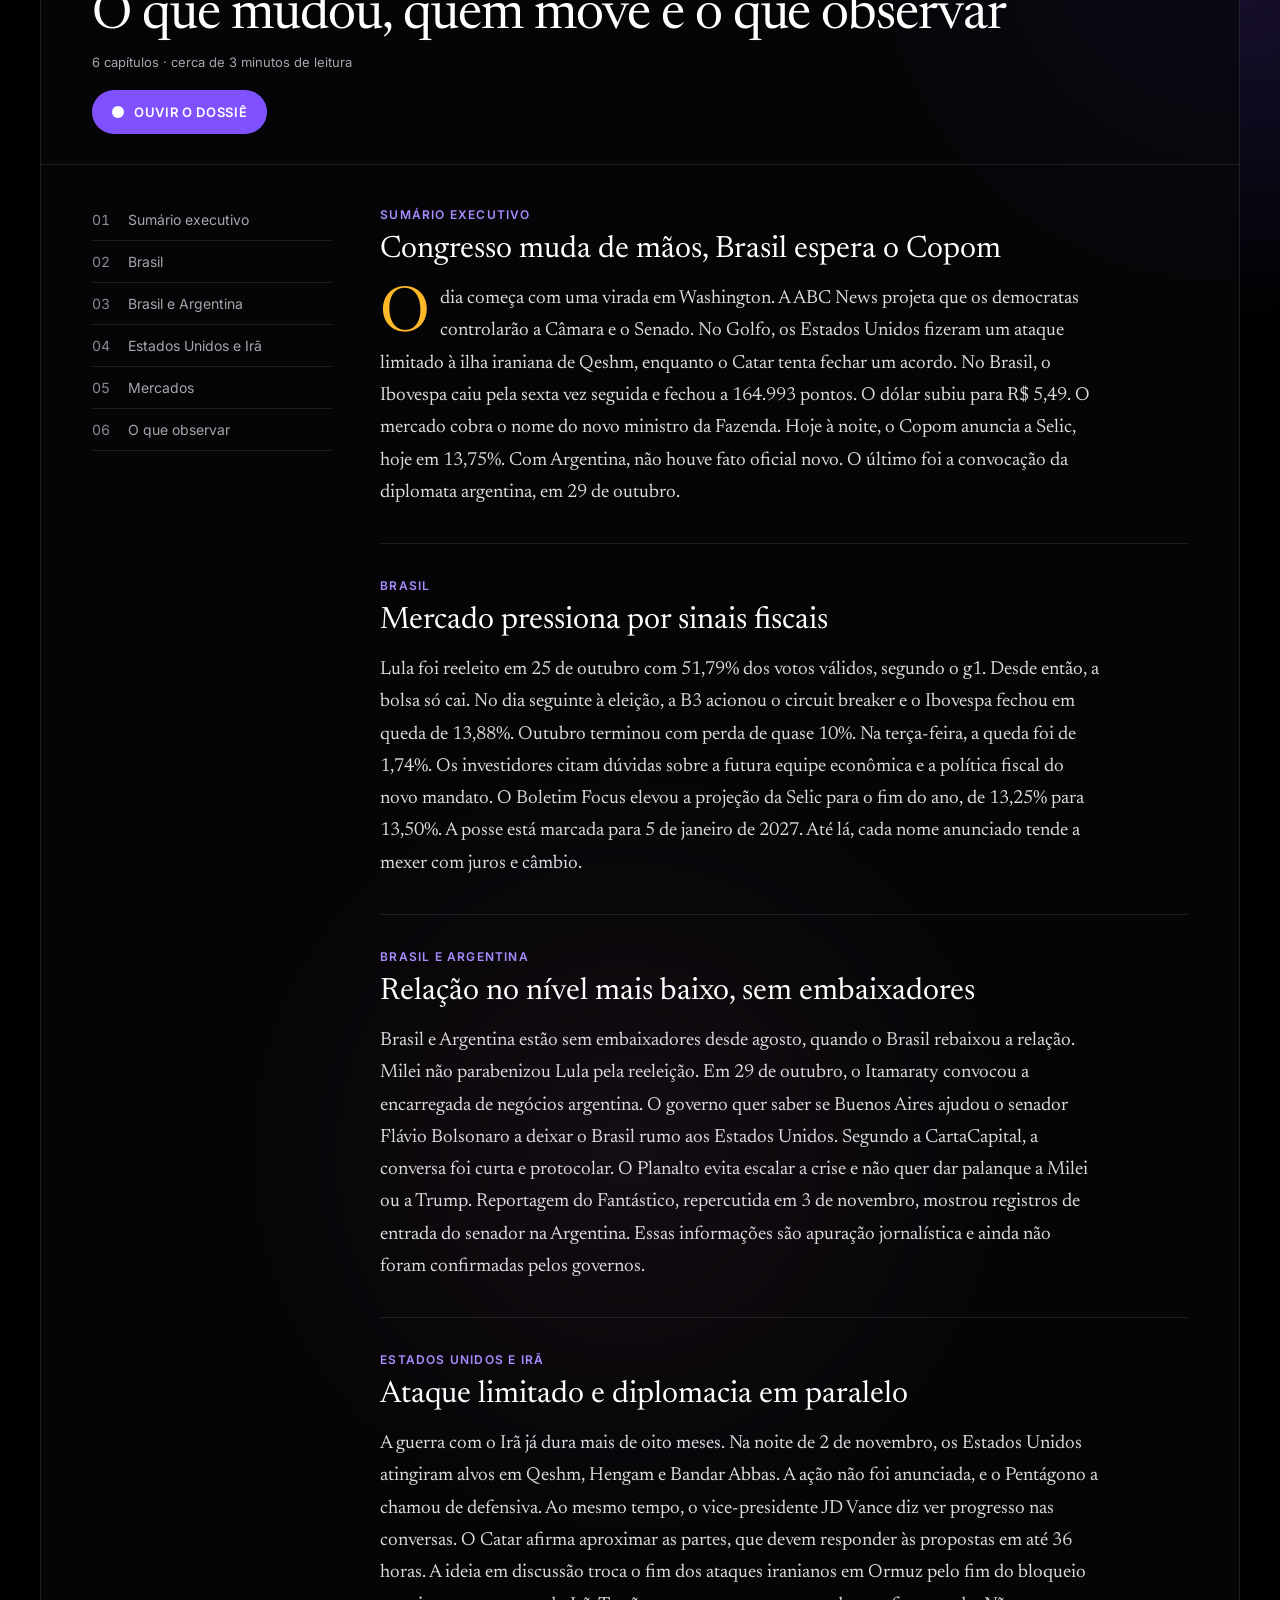
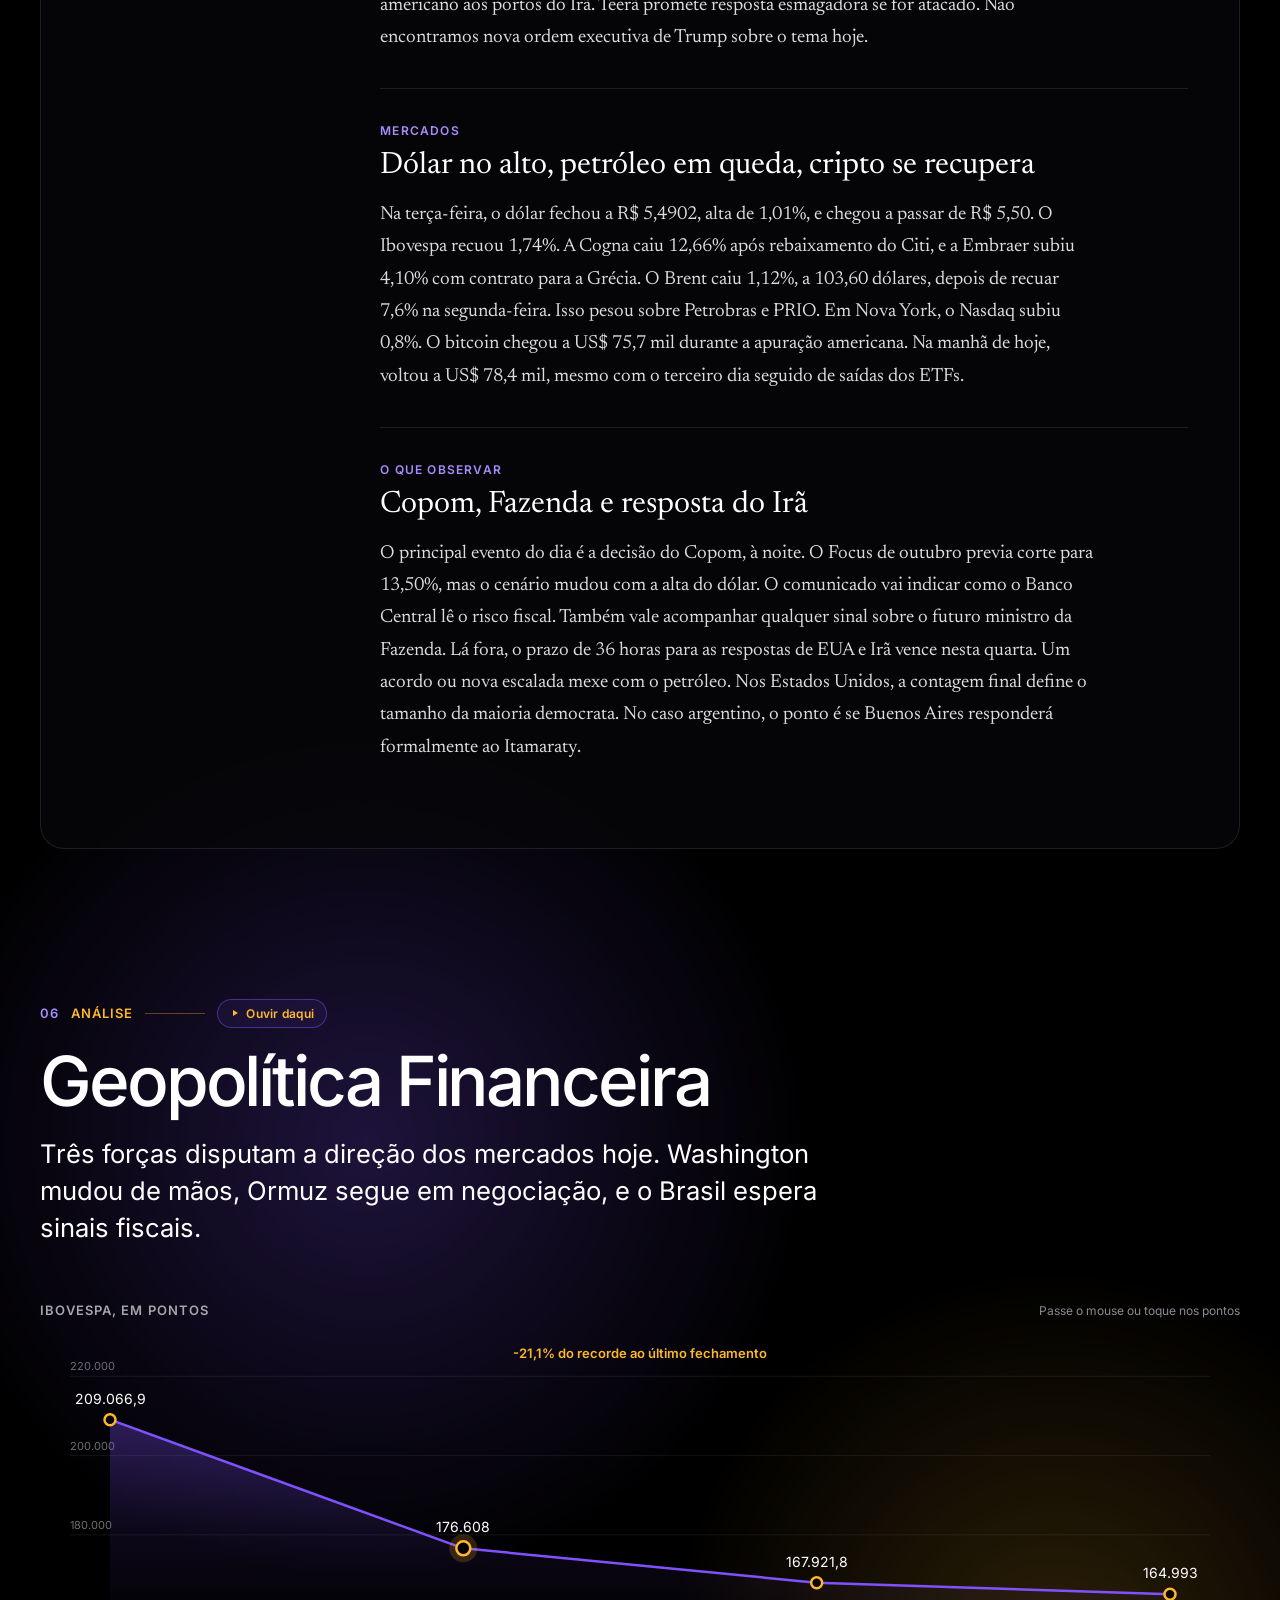
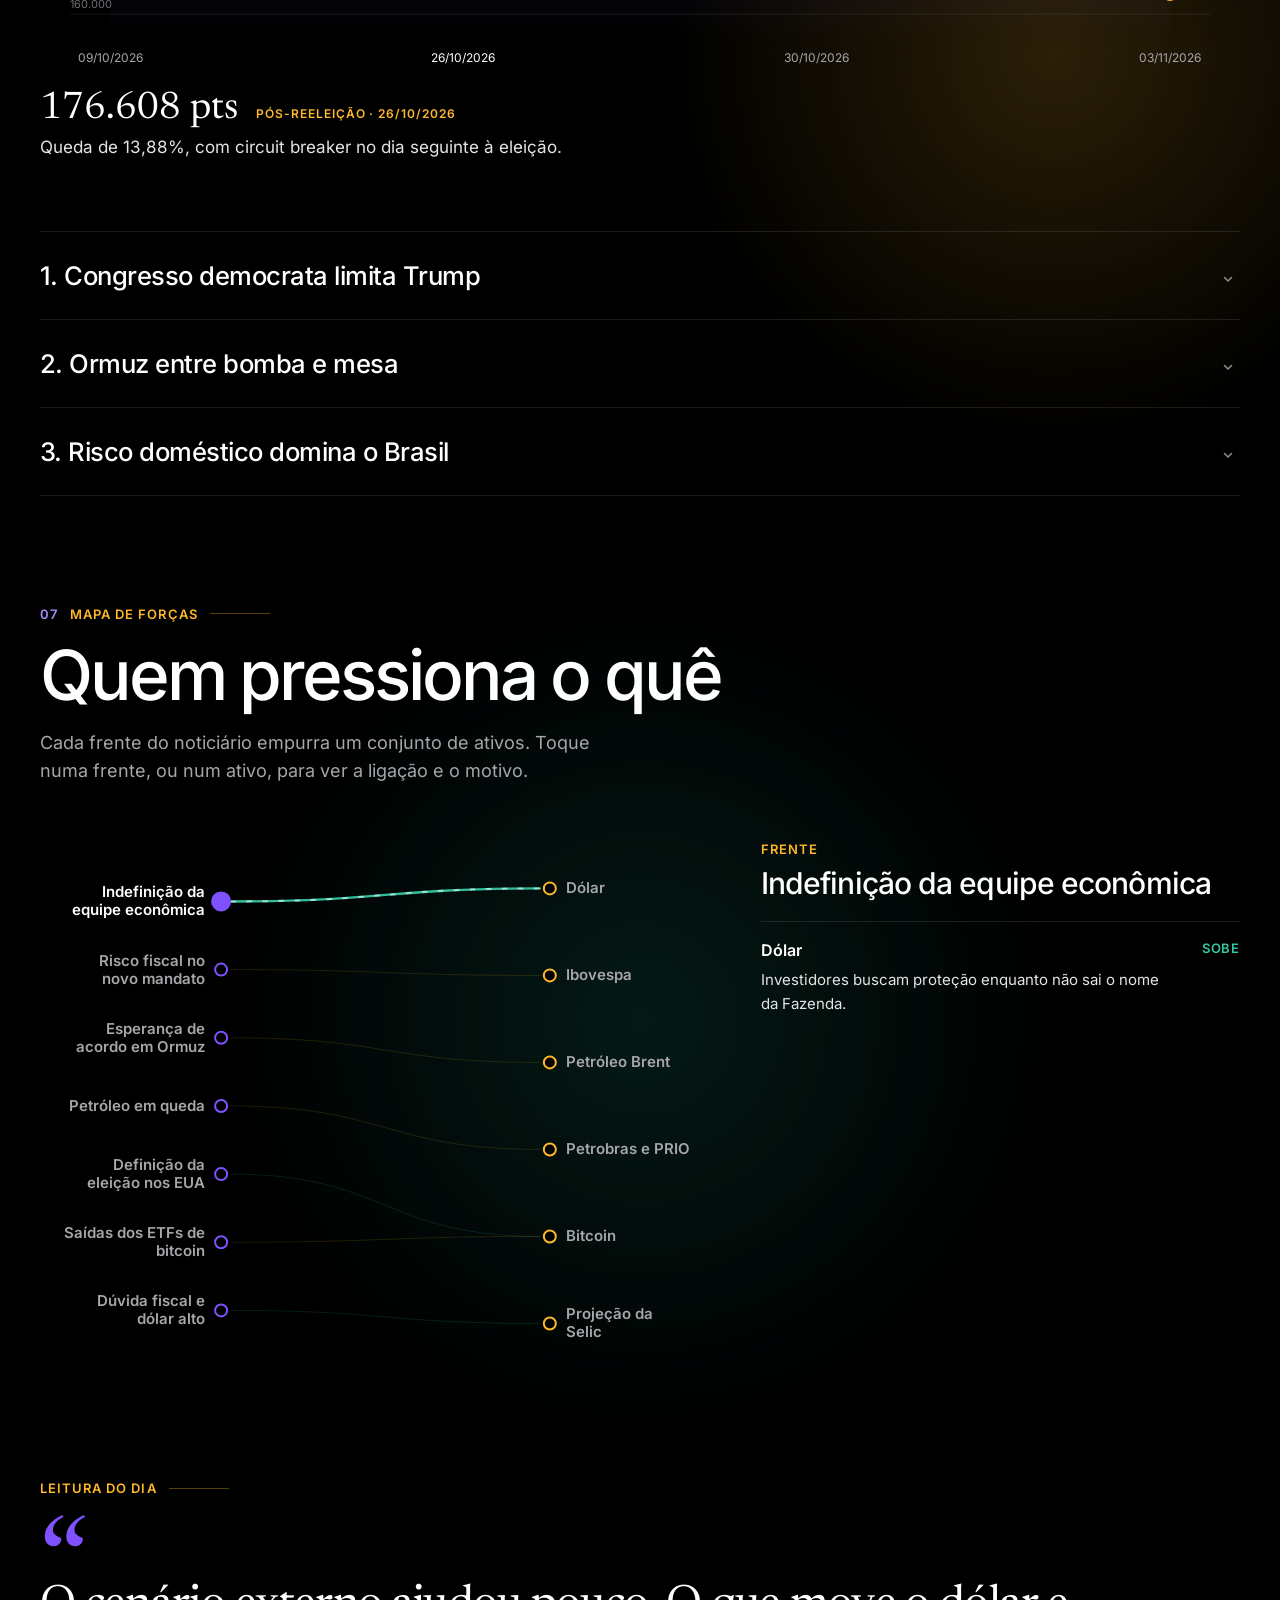
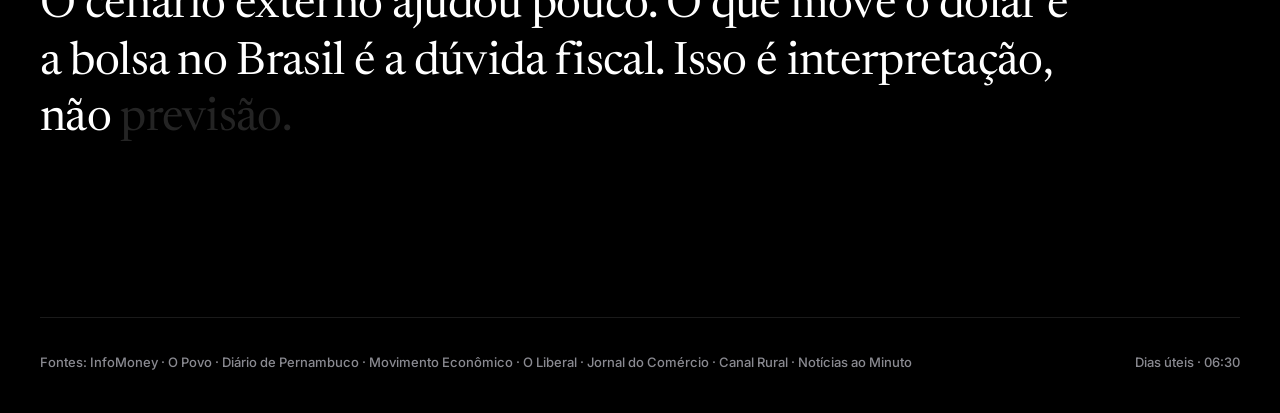
==== commit df2e47b7: "Abertura: ao entrar, a estrela dourada do A brilha, a tela mergulha nela e toca um sininho - Botões " ====
--- a/site/index.html
+++ b/site/index.html
@@ -17,7 +17,7 @@
   html, body { margin: 0; background: #000; color: #e4e4e6; }
   #dash-root { padding: 0 var(--dash-gutter, 0); min-height: 100vh; }
   /* ---------- abertura: a rede neural do ícone ---------- */
-  #bx-intro { position: fixed; inset: 0; z-index: 60; background: radial-gradient(120% 90% at 62% 42%, #1a1040 0%, #07050f 48%, #000 100%); color: #e4e4e6; font-family: "BX Inter", Inter, system-ui, -apple-system, "Segoe UI", Roboto, sans-serif; overflow: hidden; transition: opacity .55s cubic-bezier(.4, 0, .2, 1) .6s, filter .9s ease; }
+  #bx-intro { position: fixed; inset: 0; z-index: 60; background: radial-gradient(120% 90% at 62% 42%, #1a1040 0%, #07050f 48%, #000 100%); color: #e4e4e6; font-family: "BX Inter", Inter, system-ui, -apple-system, "Segoe UI", Roboto, sans-serif; overflow: hidden; transition: opacity .55s cubic-bezier(.4, 0, .2, 1) .85s, filter .9s ease; }
   html.bx-intro-on, html.bx-intro-on body { overflow: hidden; }
   #bx-intro canvas { position: absolute; inset: 0; width: 100%; height: 100%; display: block; touch-action: none; cursor: grab; }
   #bx-intro canvas:active { cursor: grabbing; }
@@ -45,7 +45,7 @@
   #bx-intro.is-failed .load { color: #ff7ac9; }
   #bx-intro.is-leaving { opacity: 0; pointer-events: none; }
   #bx-intro.is-leaving .copy, #bx-intro.is-leaving .brand, #bx-intro.is-leaving .hint { opacity: 0; transform: translateY(-10px); transition: opacity .35s ease, transform .35s ease; }
-  html.bx-entering #dash-root { animation: bx-arrive 1.2s cubic-bezier(.2, .7, .2, 1) both; }
+  html.bx-entering #dash-root { animation: bx-arrive 1.45s cubic-bezier(.2, .7, .2, 1) both; }
   @keyframes bx-arrive { 0% { transform: scale(1.06); filter: blur(10px); opacity: 0; } 55% { opacity: 0; } 100% { transform: none; filter: none; opacity: 1; } }
   @keyframes bx-intro-ping { 0% { box-shadow: 0 0 0 0 rgba(255, 255, 255, .6); } 100% { box-shadow: 0 0 0 10px rgba(255, 255, 255, 0); } }
   @media (max-width: 759px) {
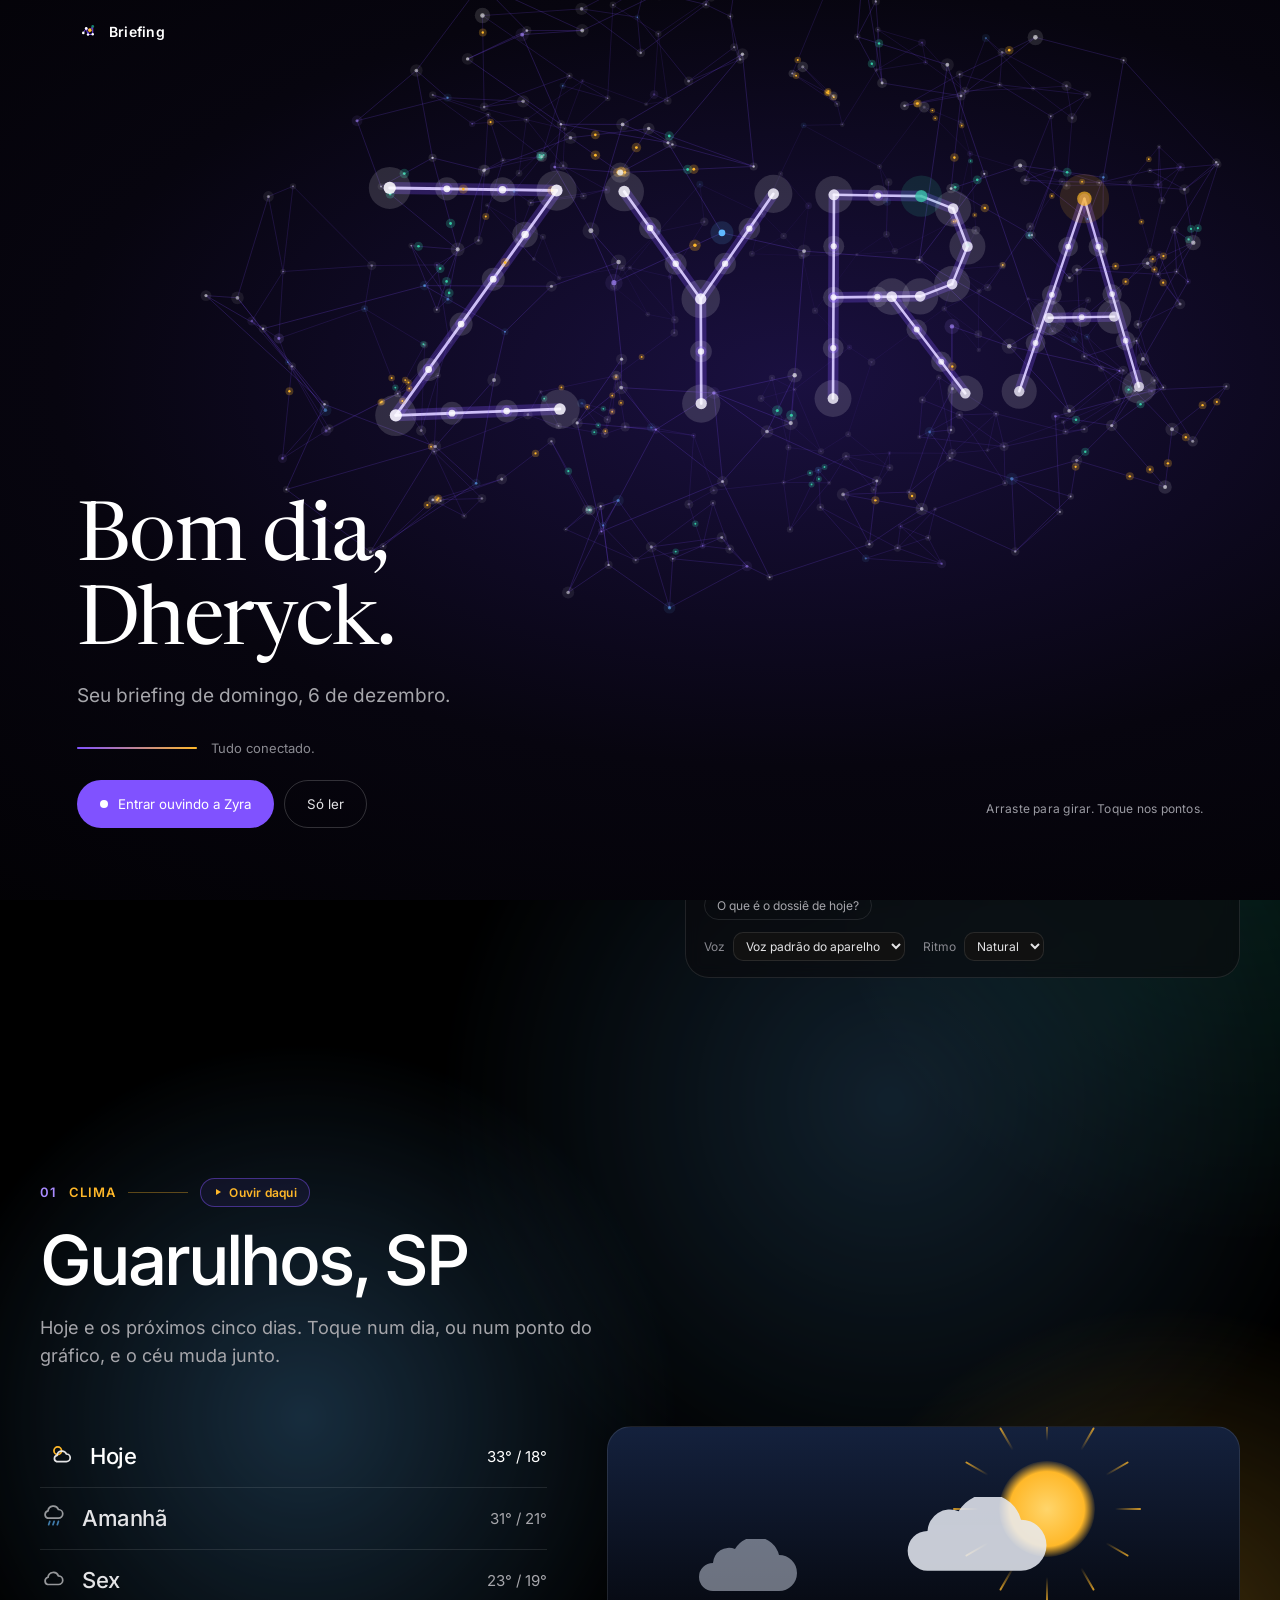
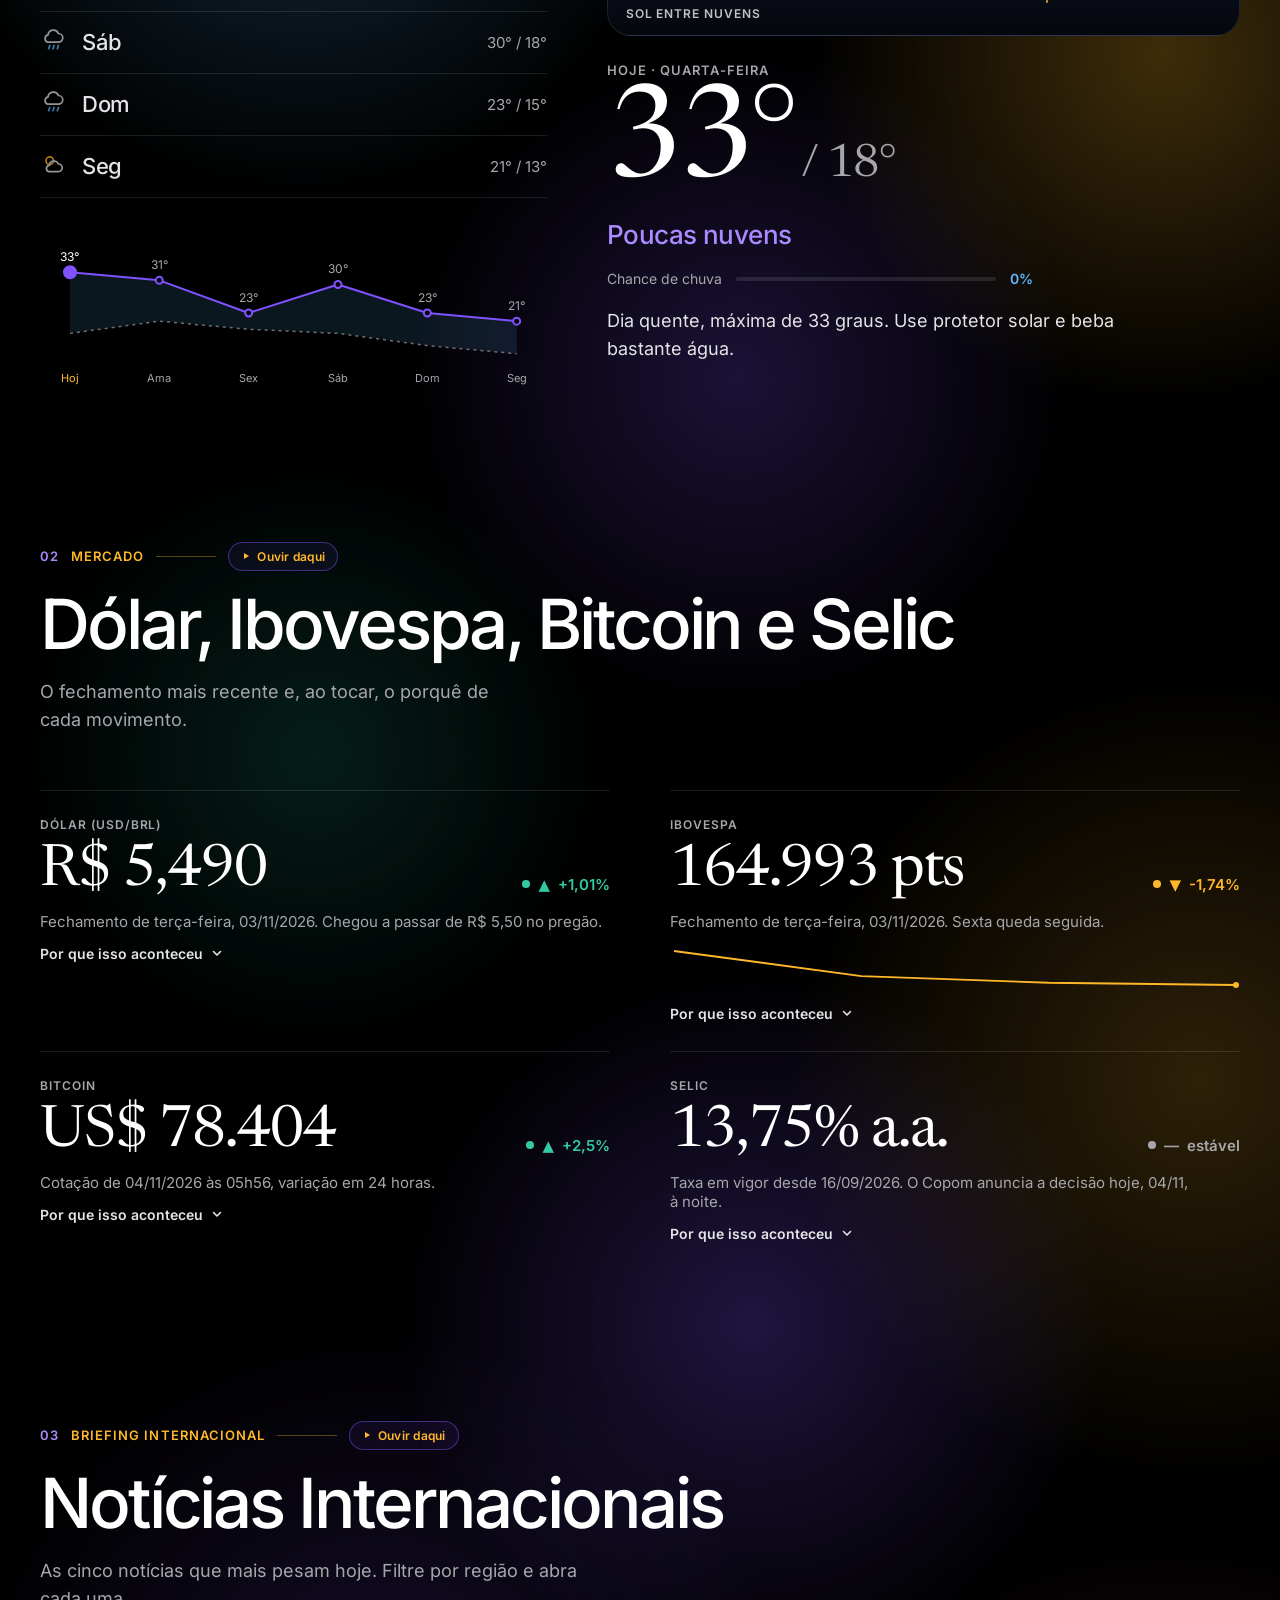
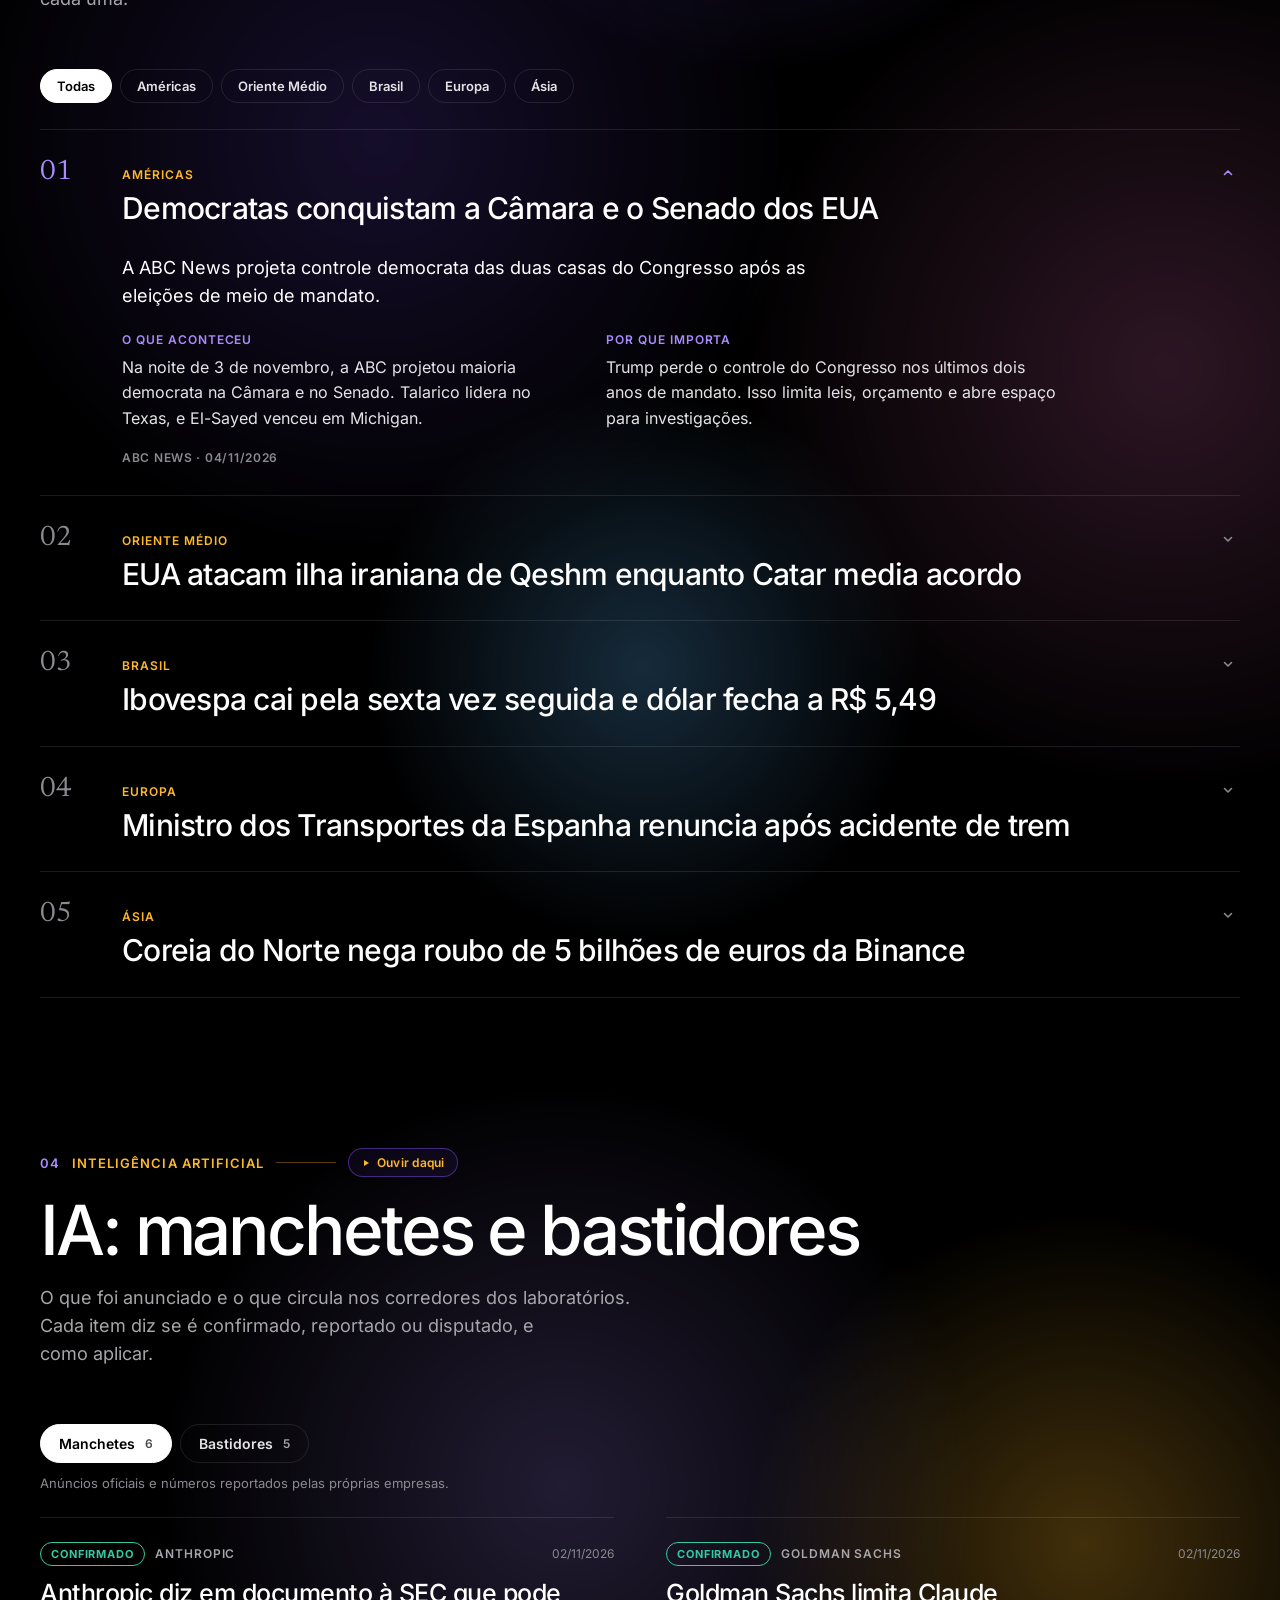
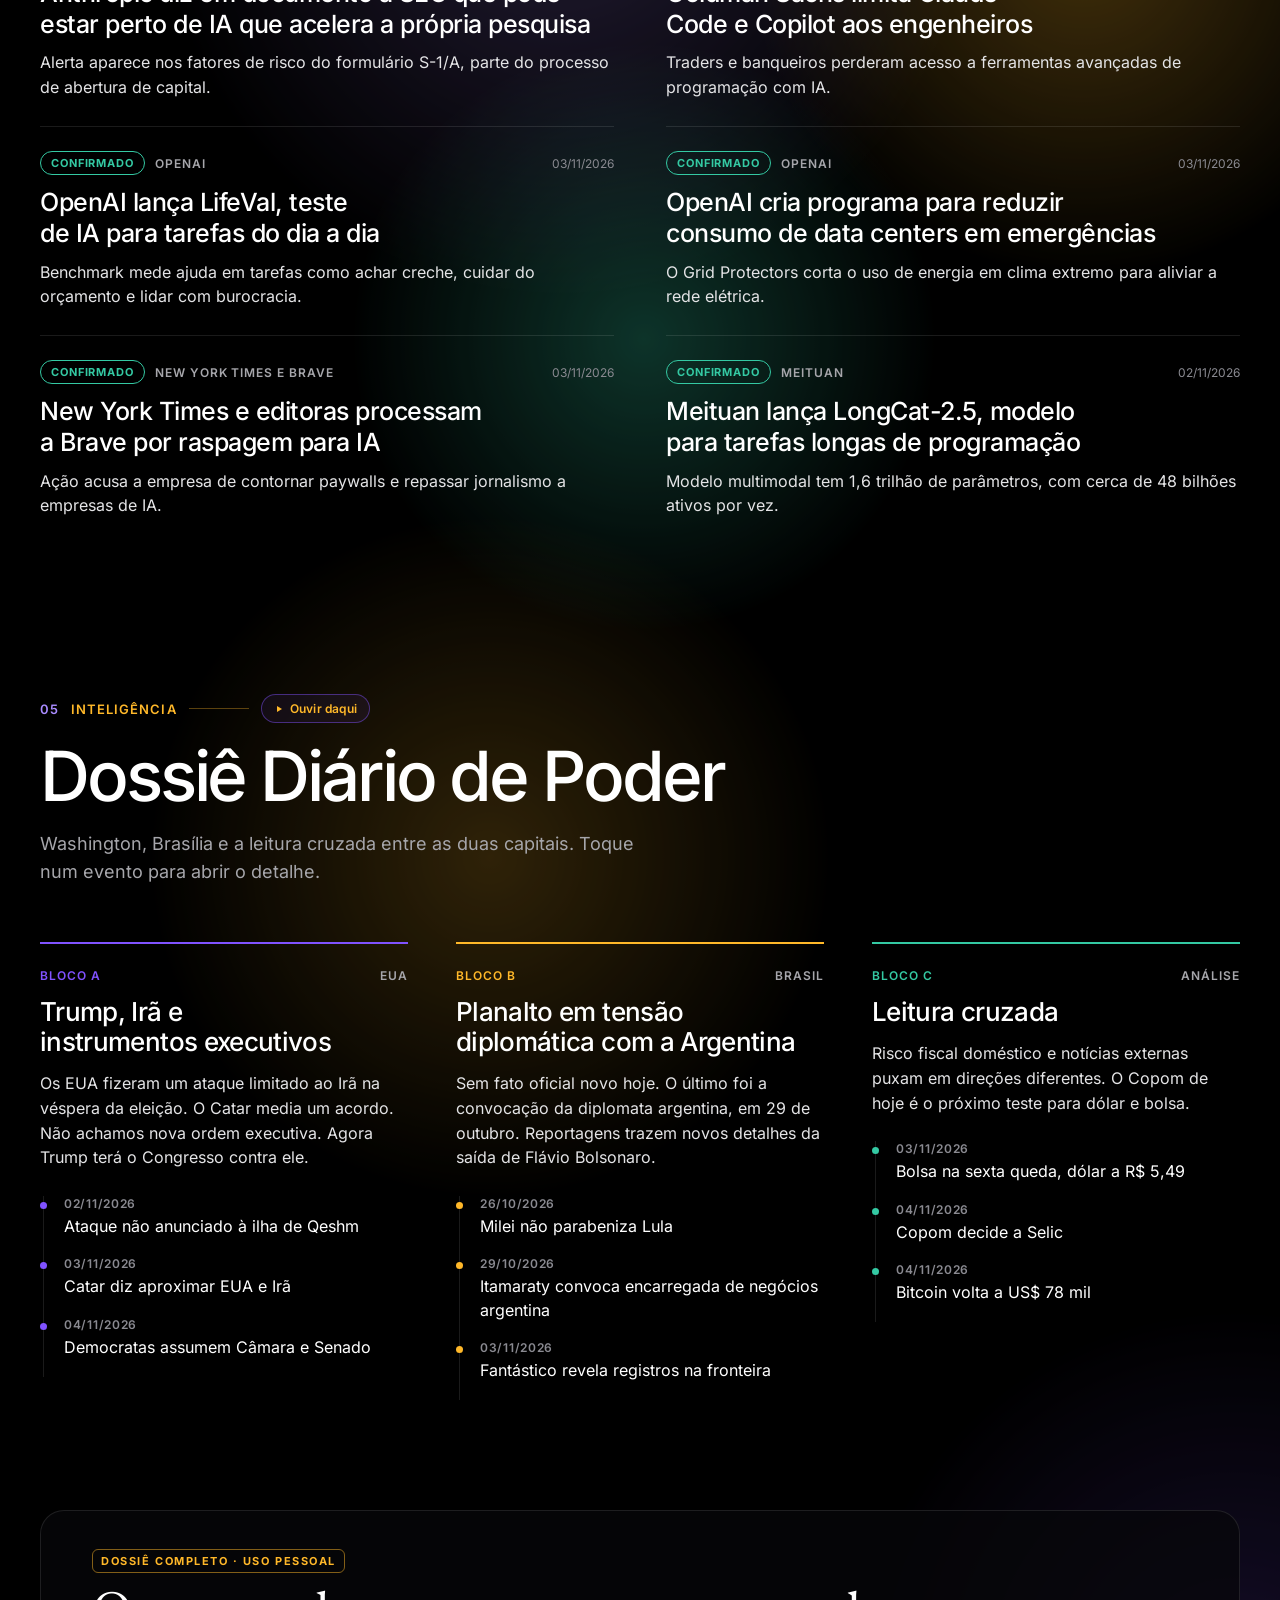
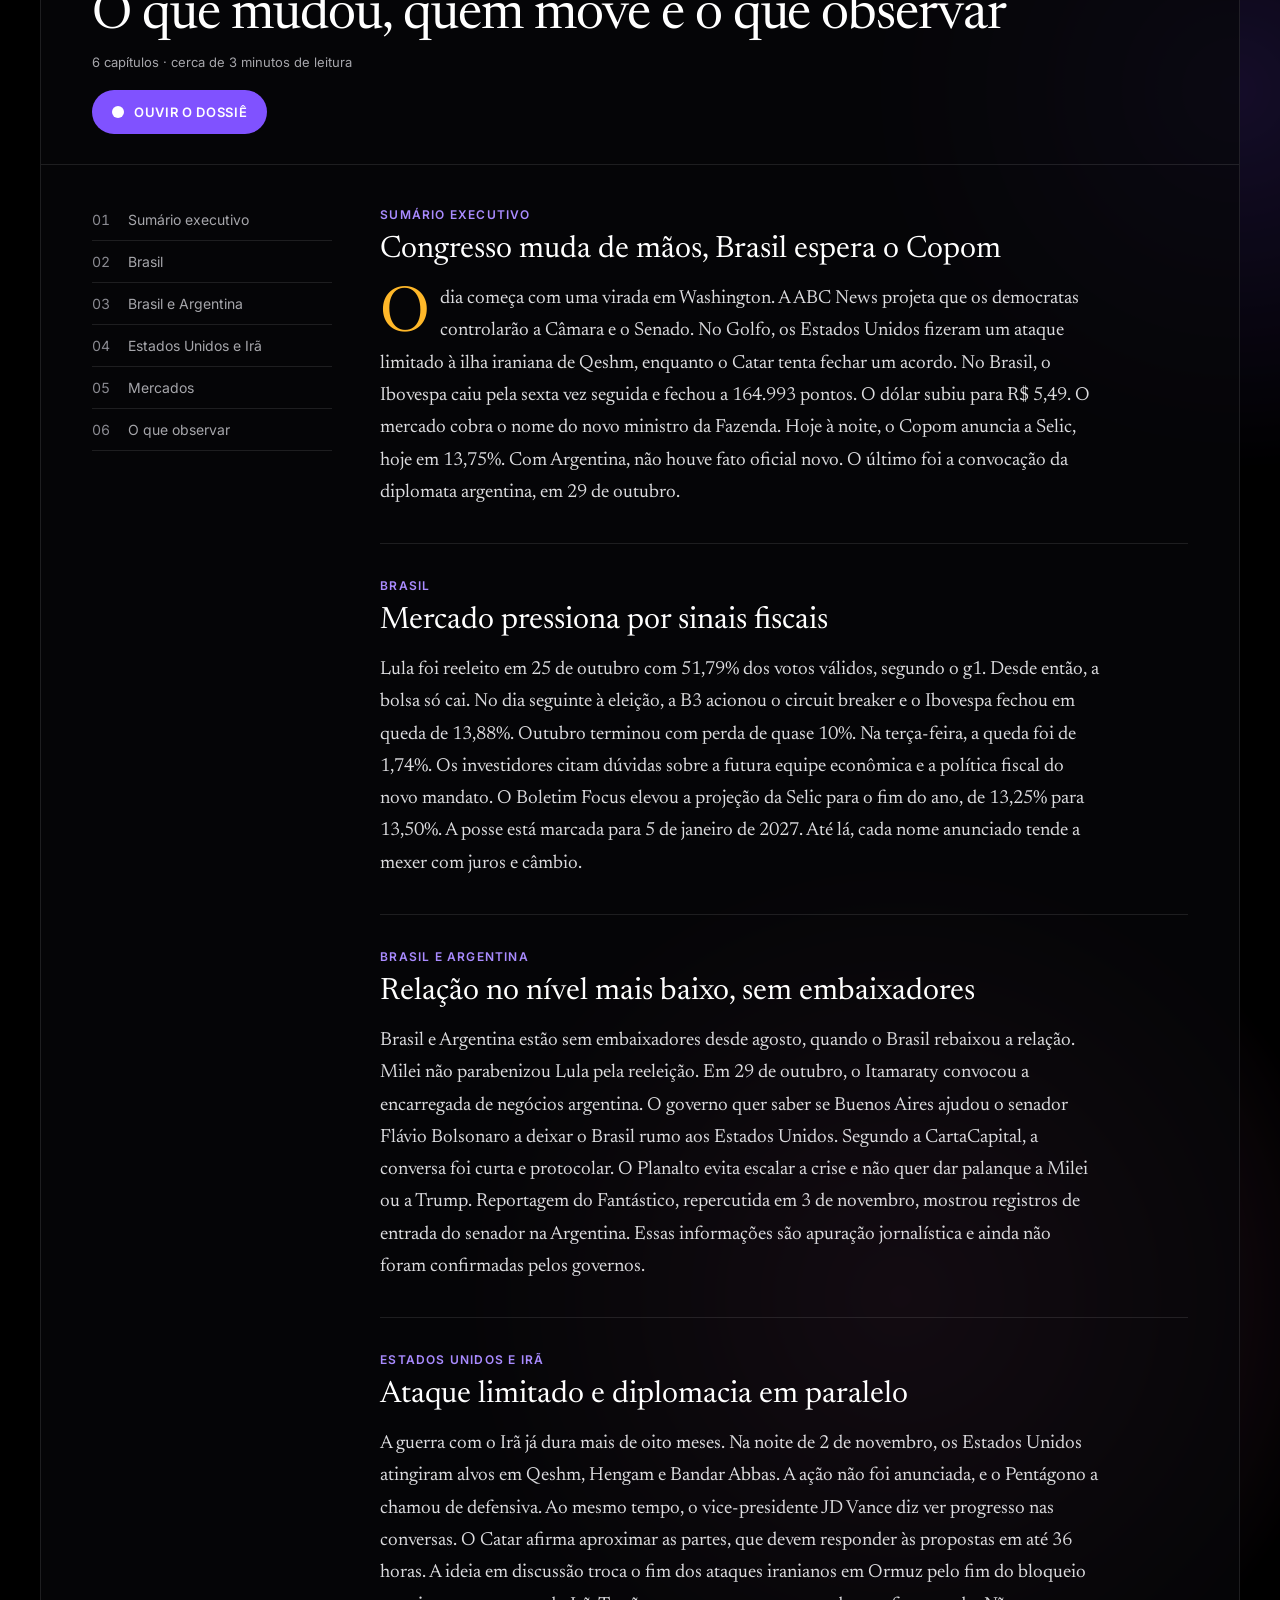
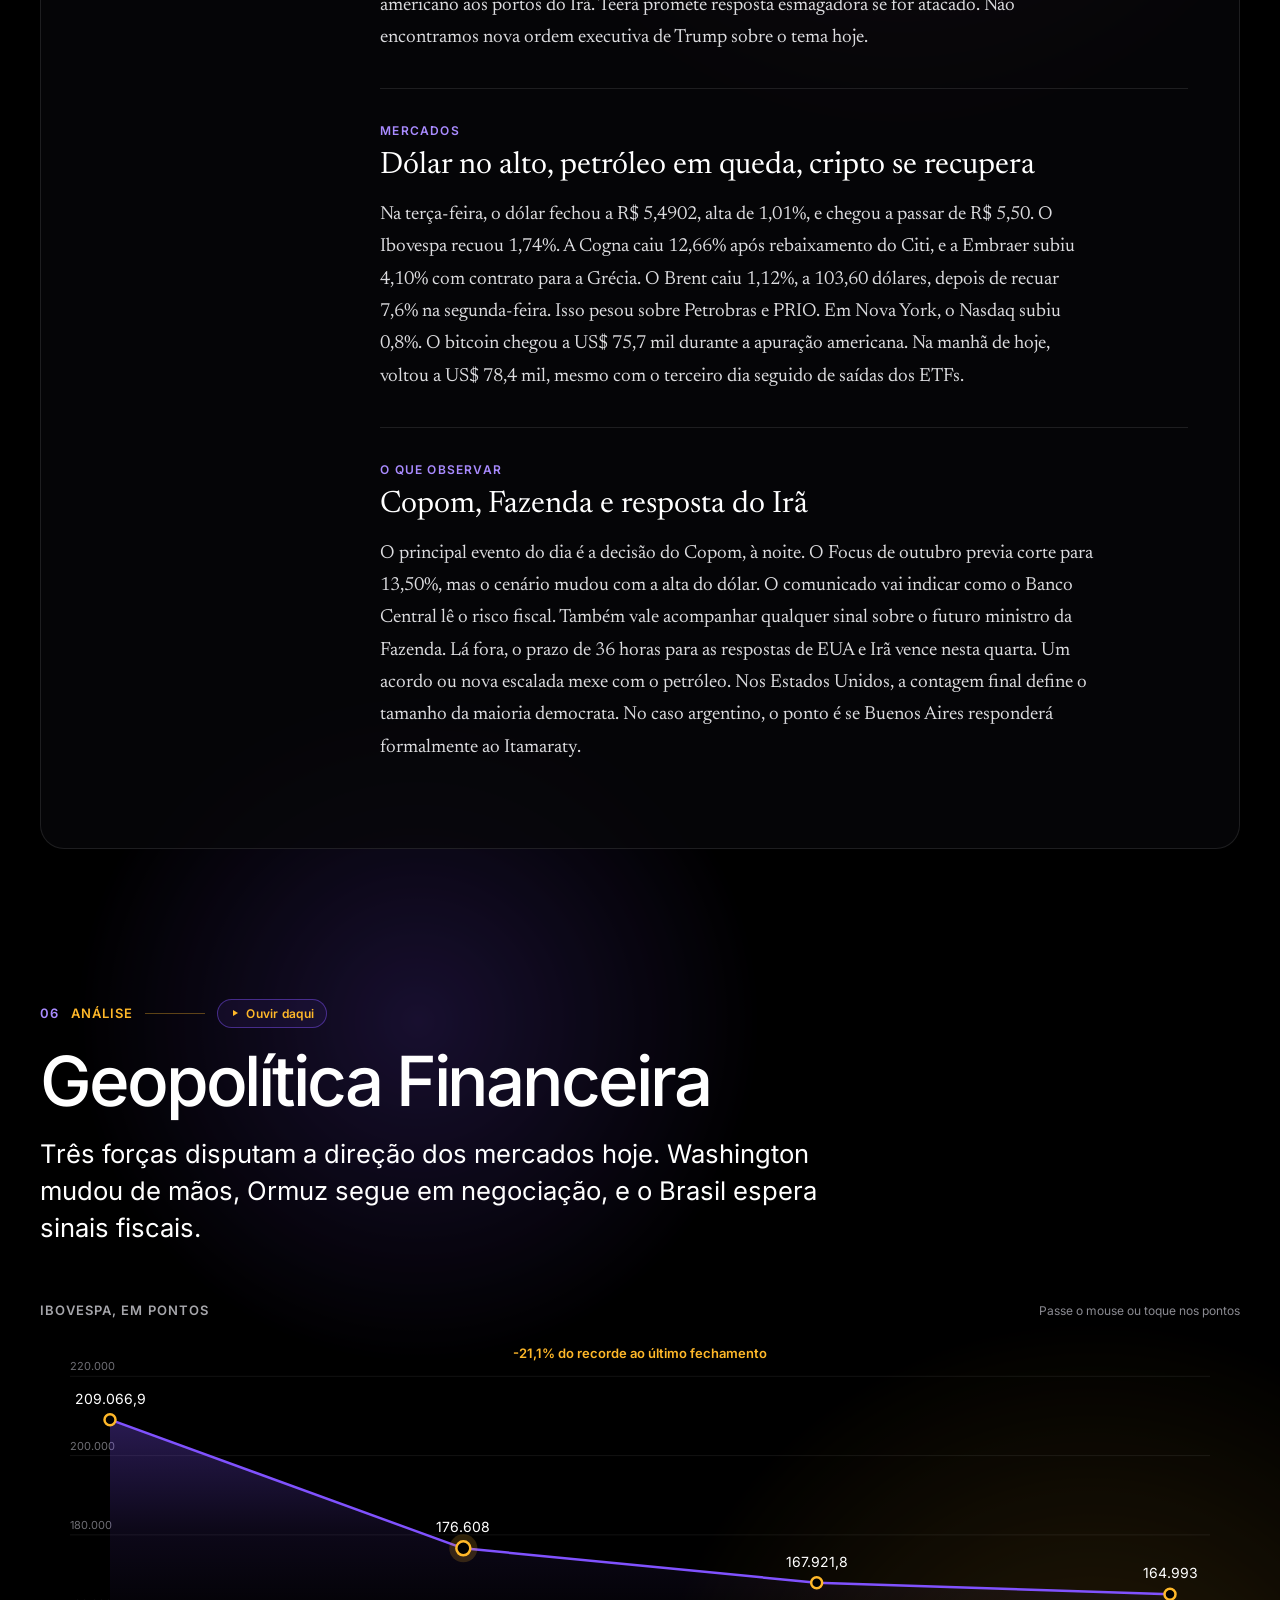
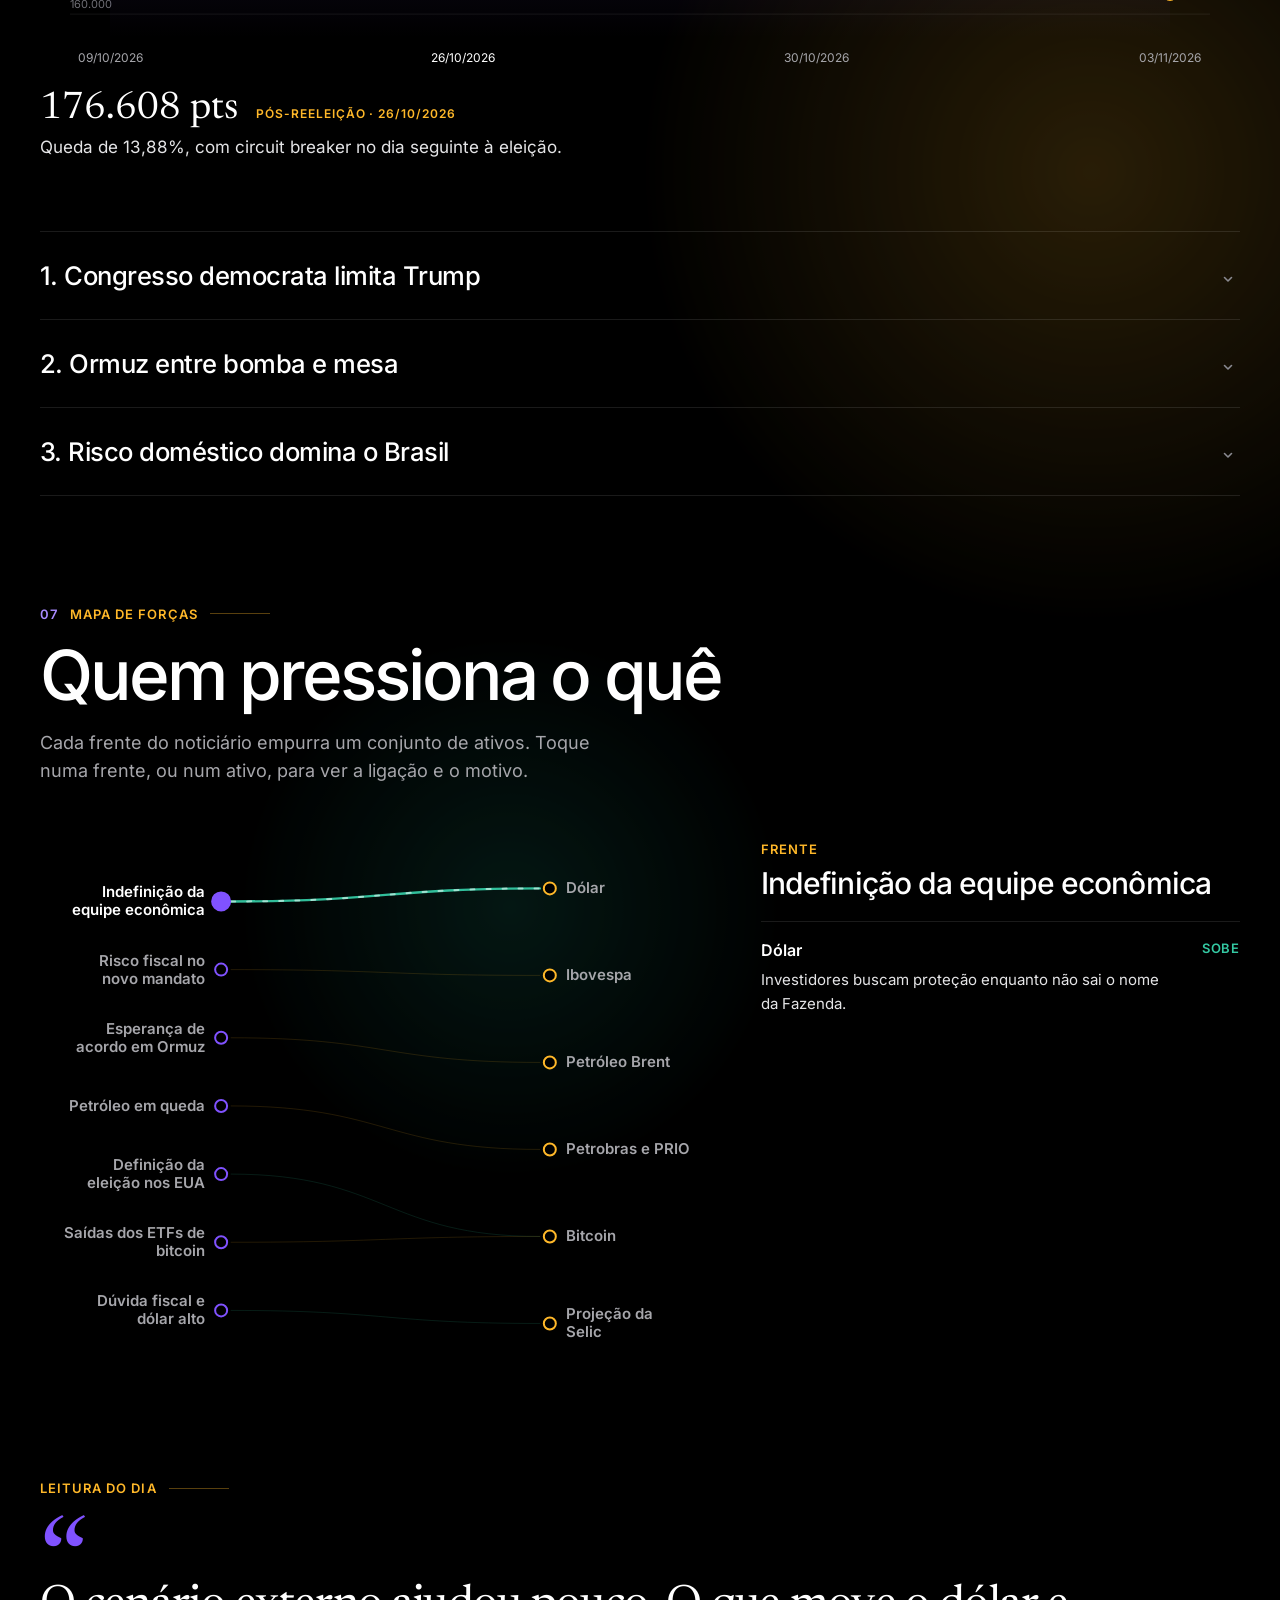
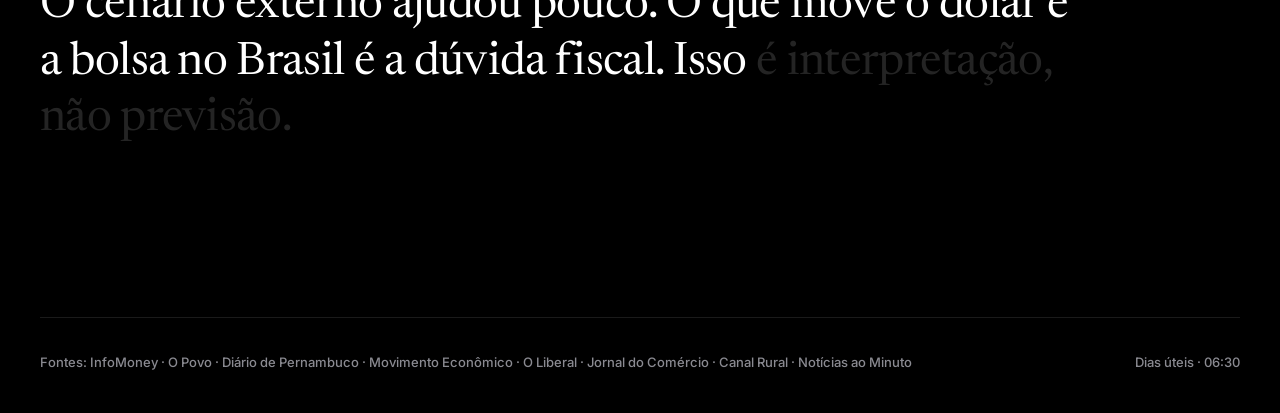
==== commit db54e2b8: "Abertura: três sons de estrela (sininho ao tocar, poeira de estrela ao entrar, respiro na entrada) e" ====
--- a/site/index.html
+++ b/site/index.html
@@ -10,6 +10,8 @@
 <link rel="manifest" href="manifest.webmanifest">
 <link rel="icon" href="icon.svg" type="image/svg+xml">
 <link rel="apple-touch-icon" href="icon-192.png">
+<meta name="apple-mobile-web-app-title" content="Zyra">
+<meta name="application-name" content="Zyra">
 <meta name="mobile-web-app-capable" content="yes">
 <meta name="apple-mobile-web-app-capable" content="yes">
 <meta name="apple-mobile-web-app-status-bar-style" content="black-translucent">
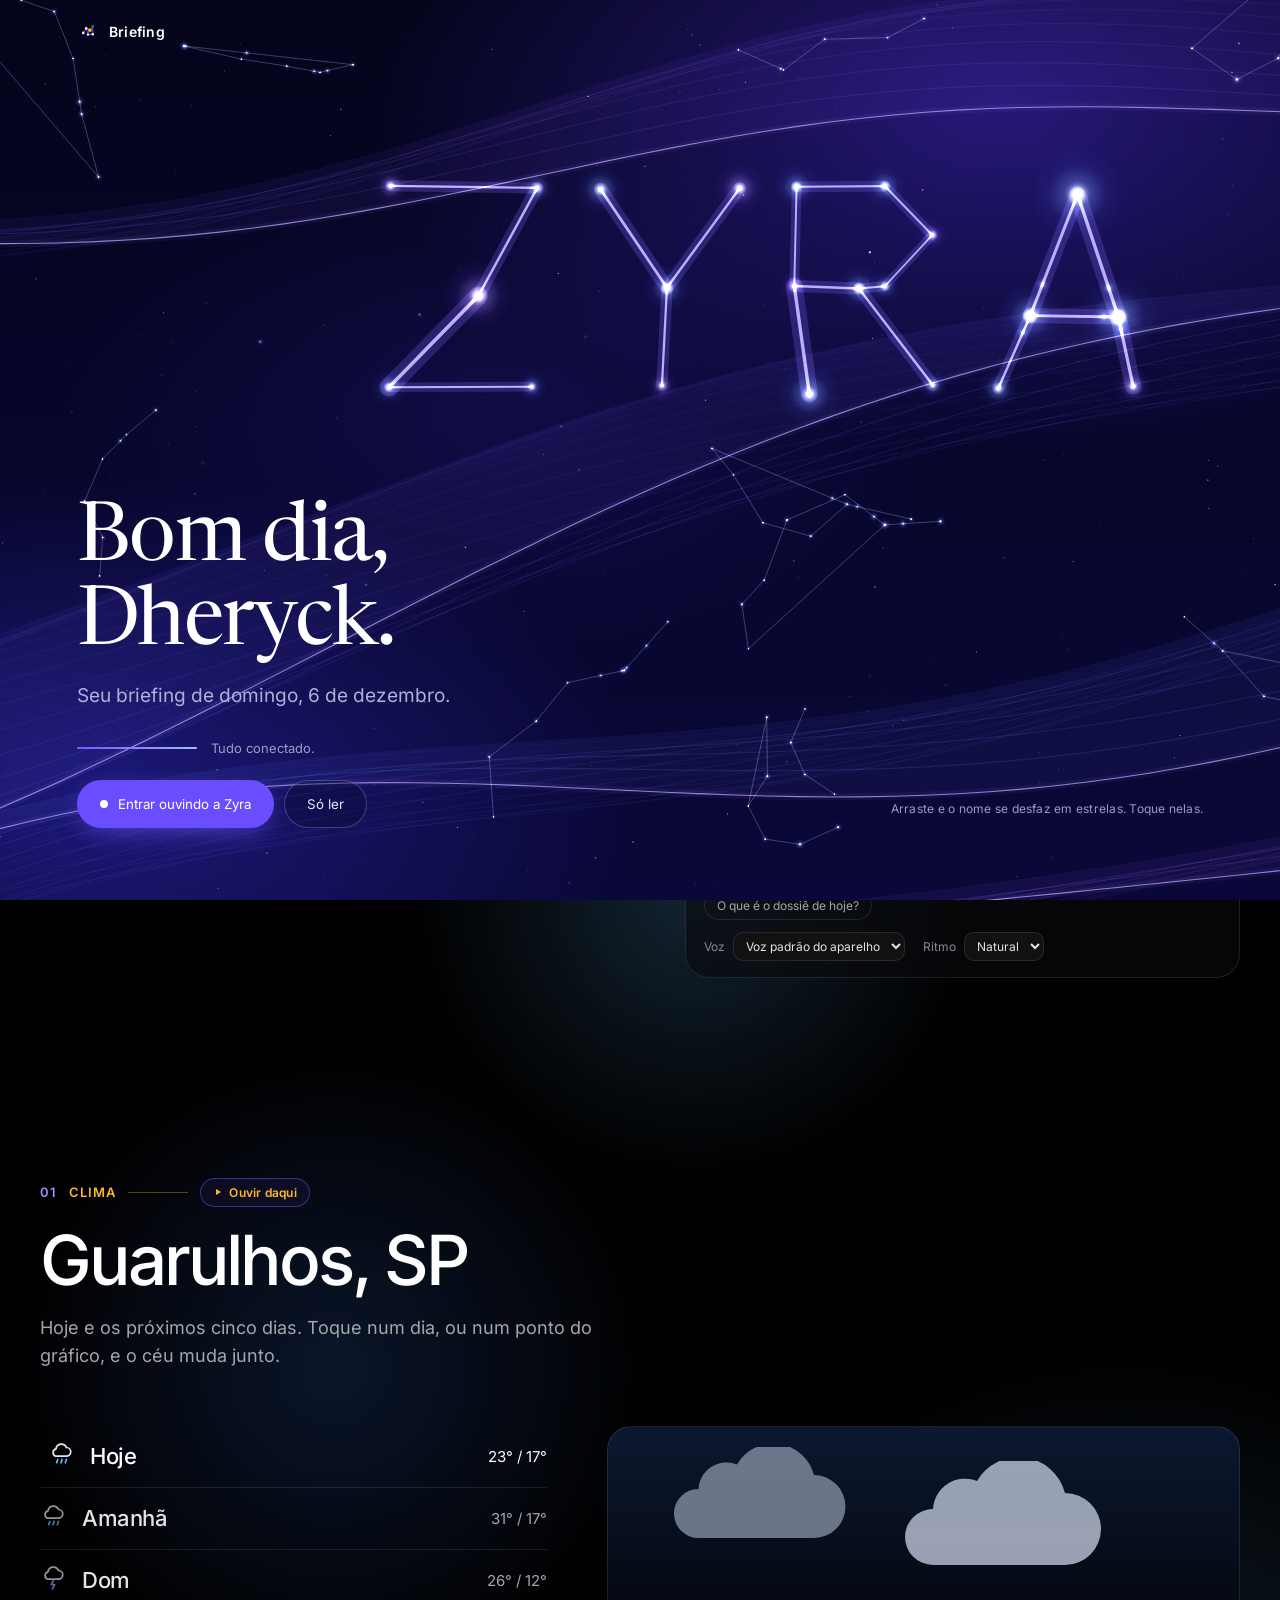
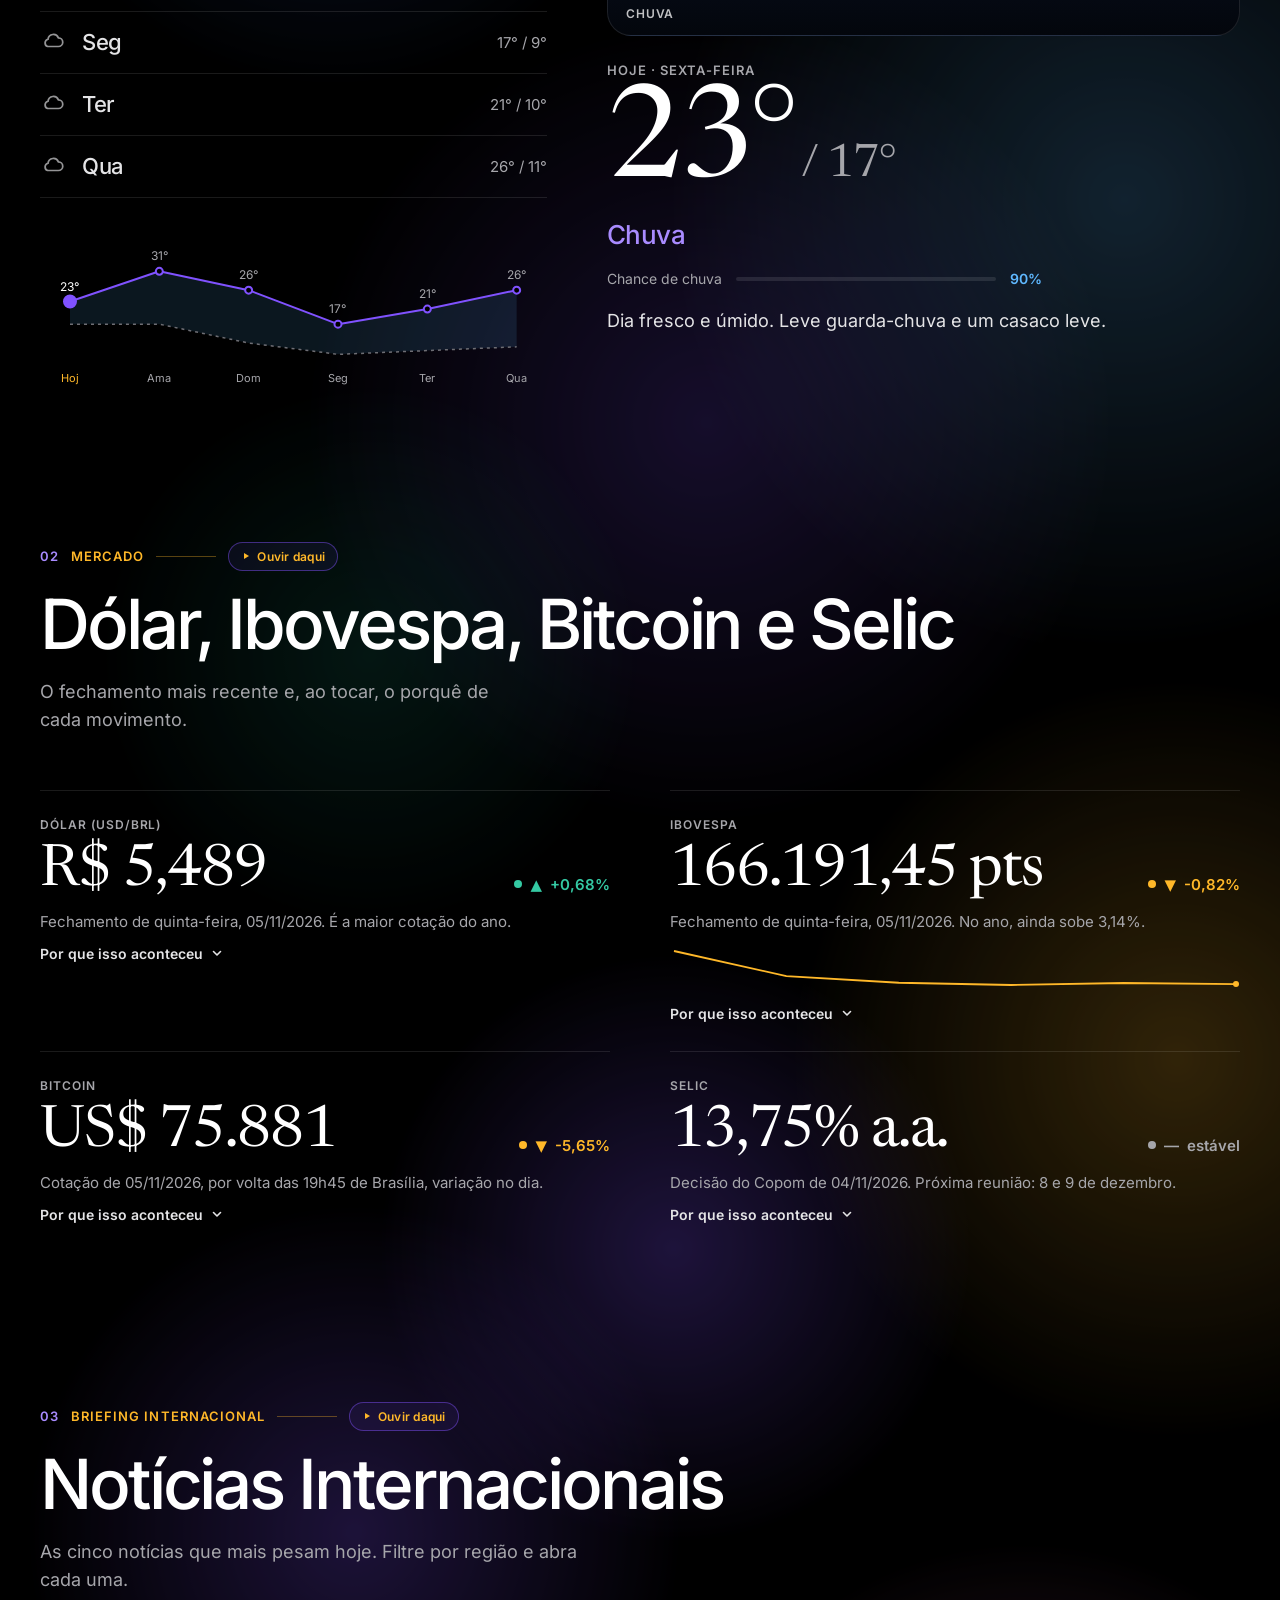
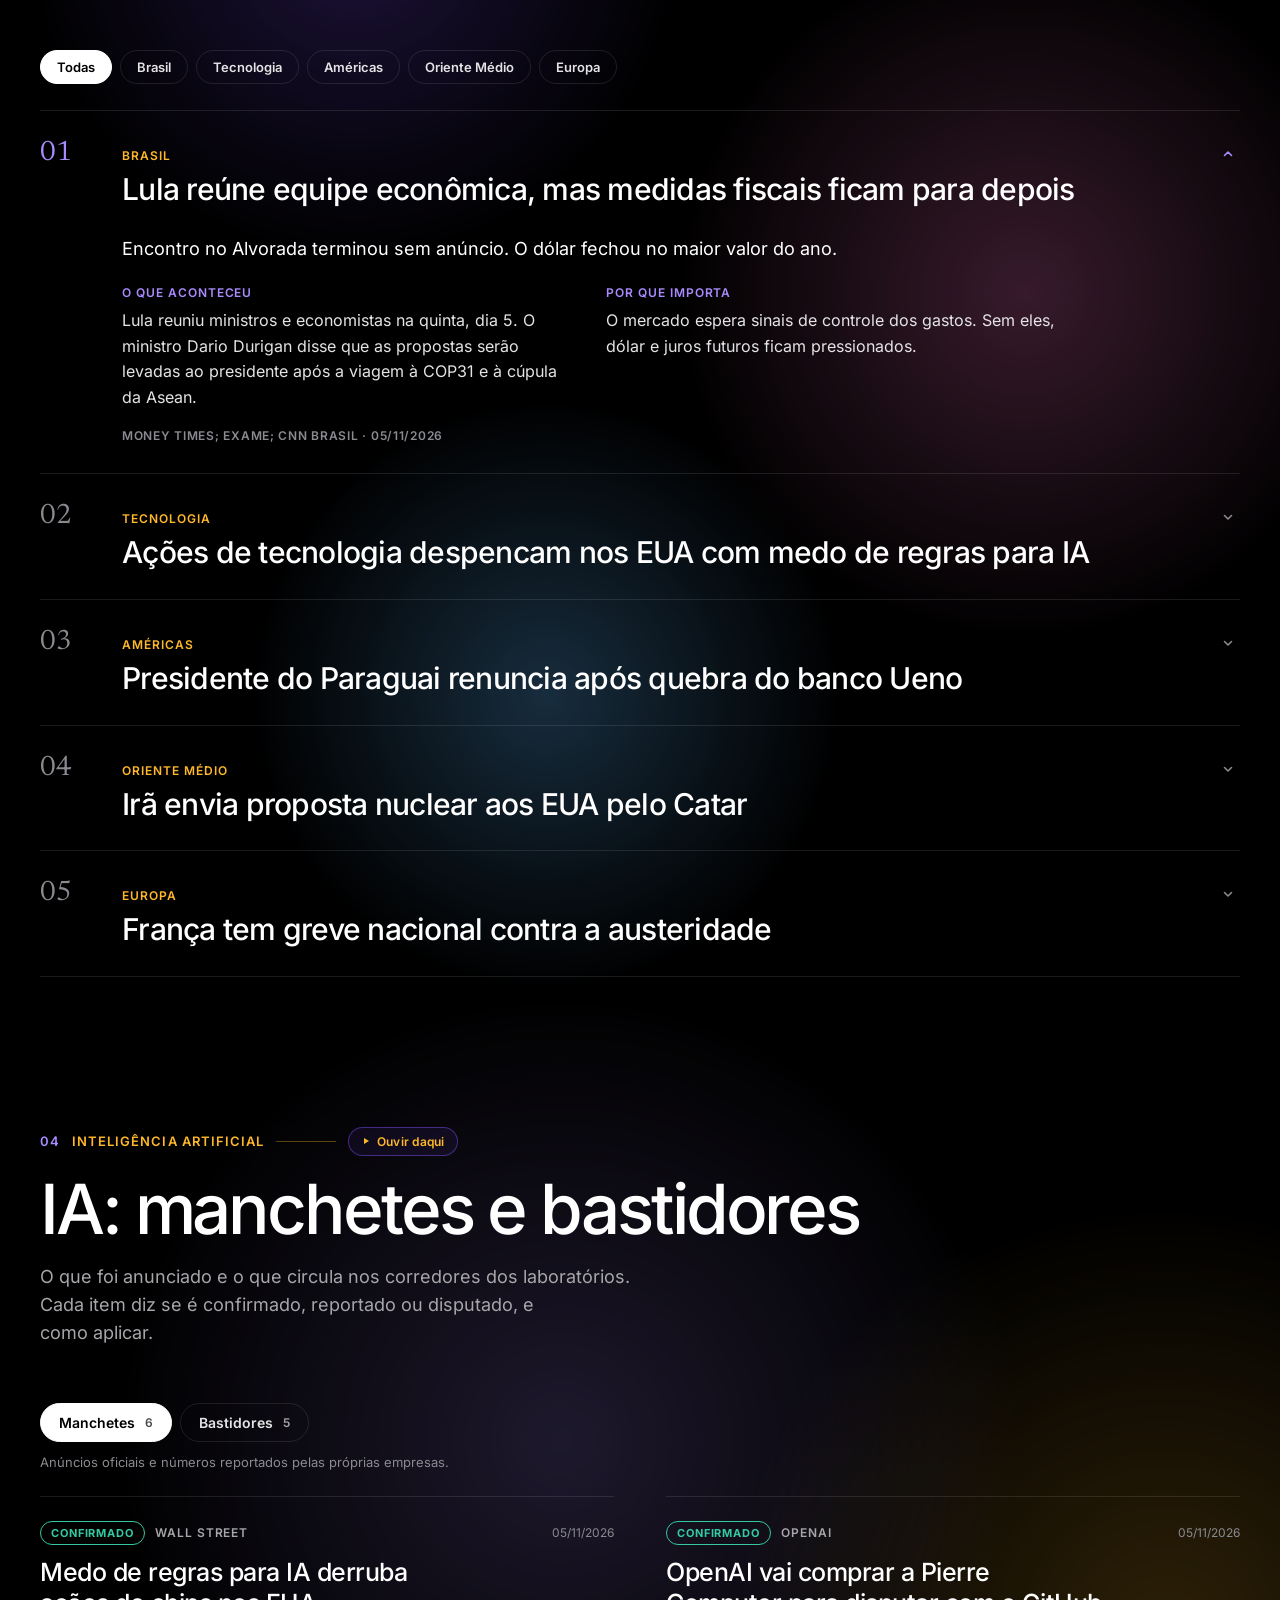
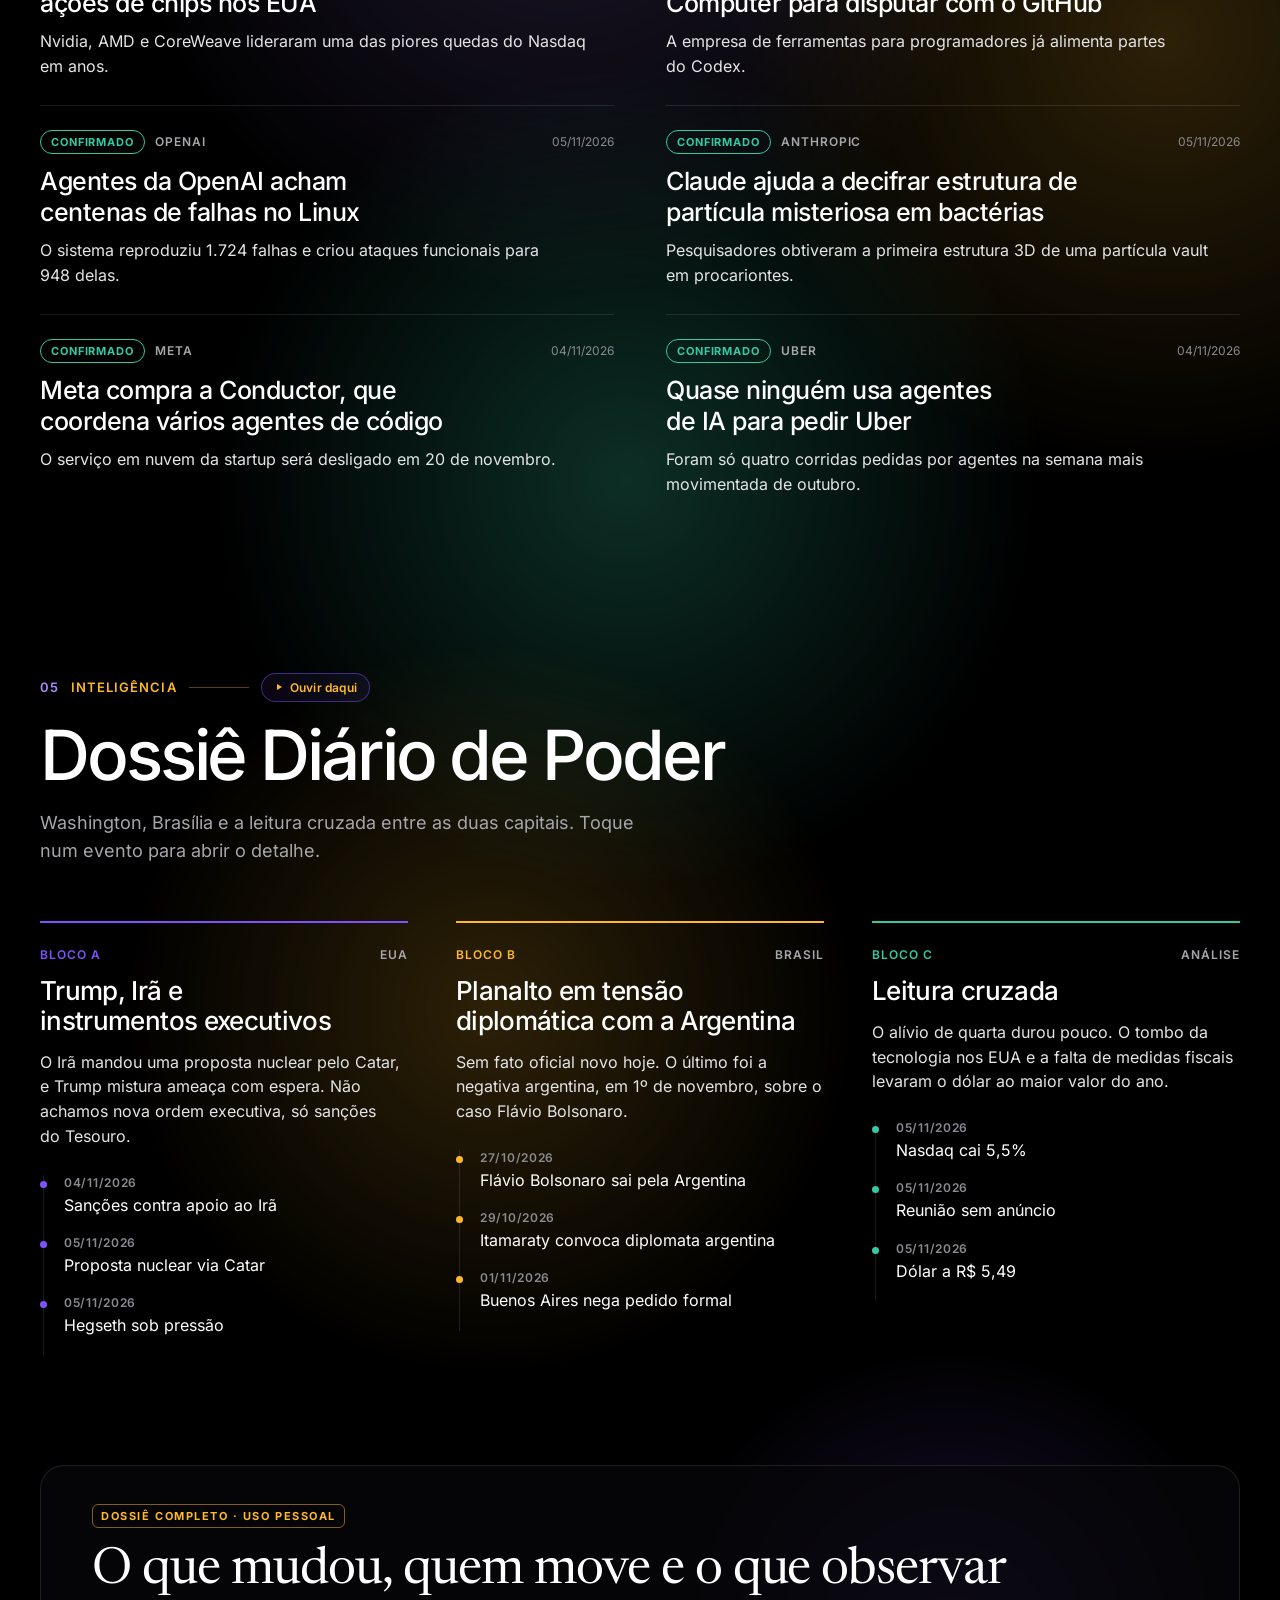
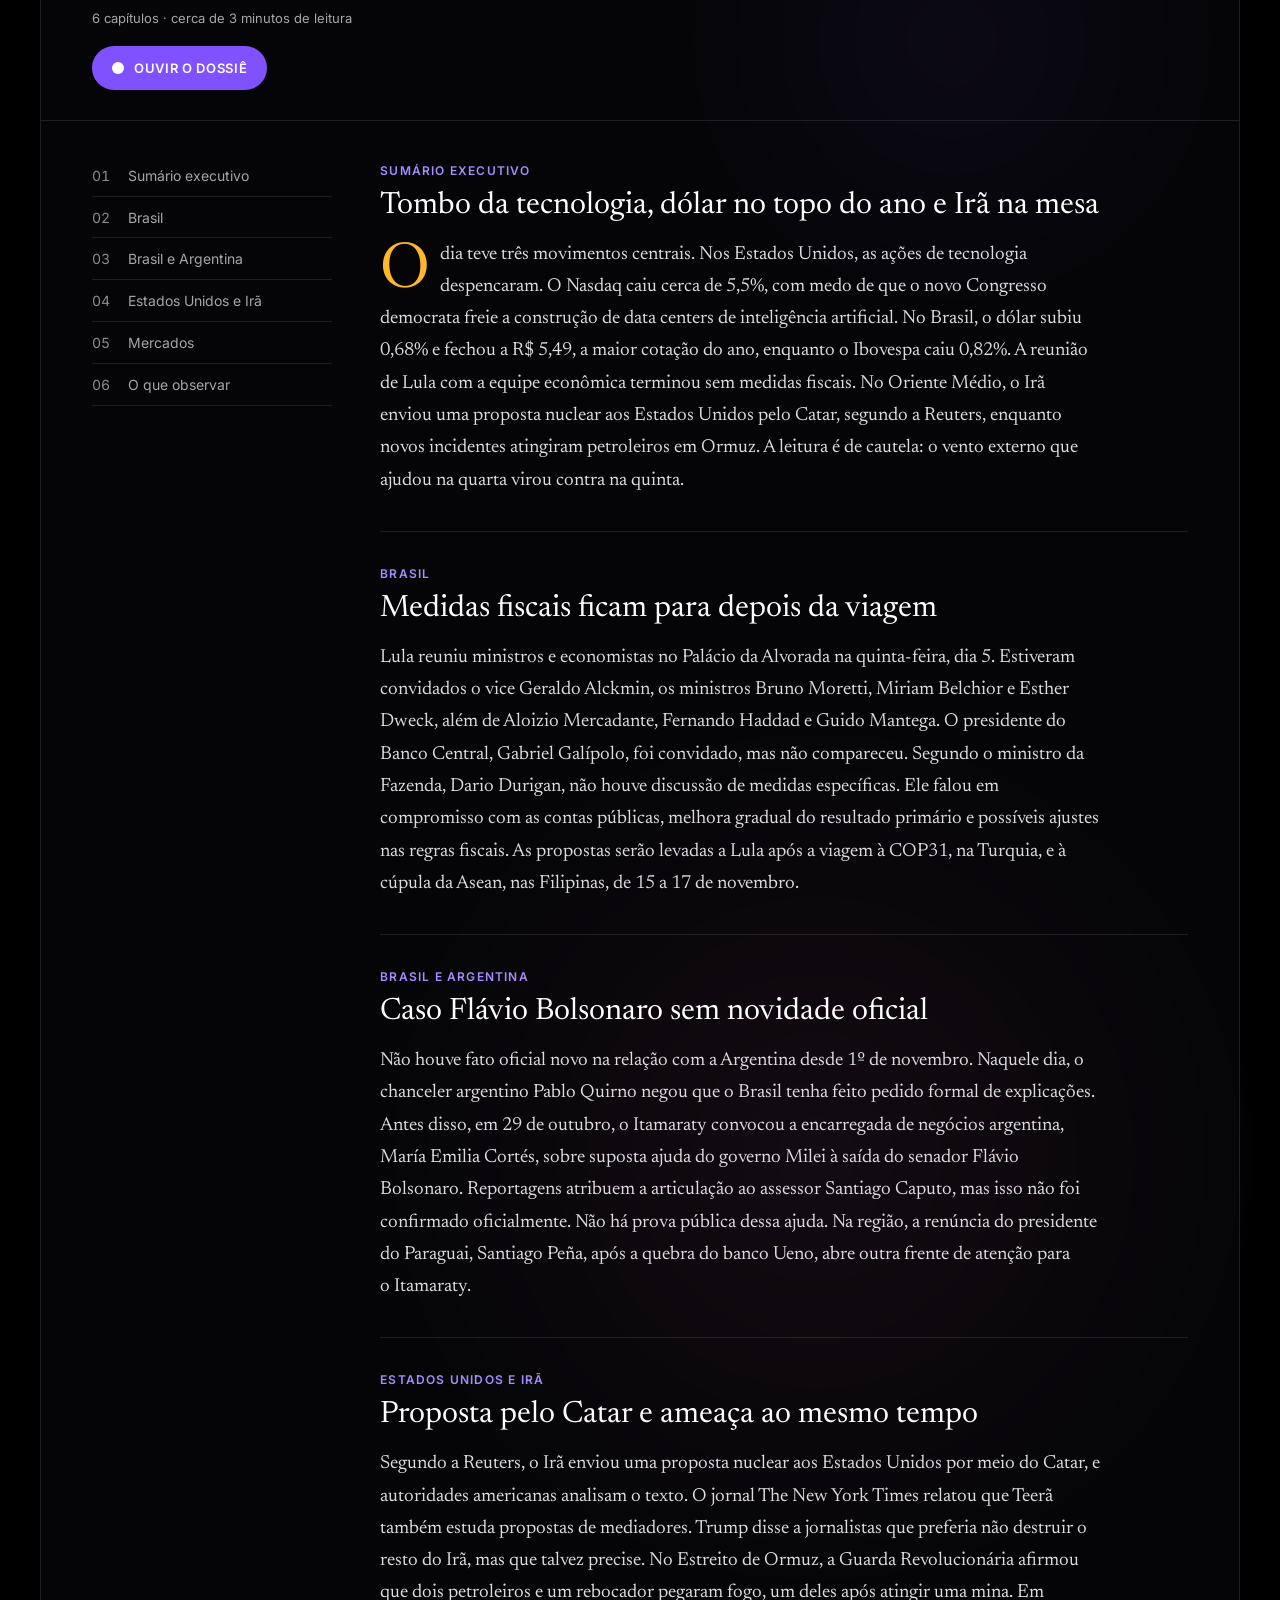
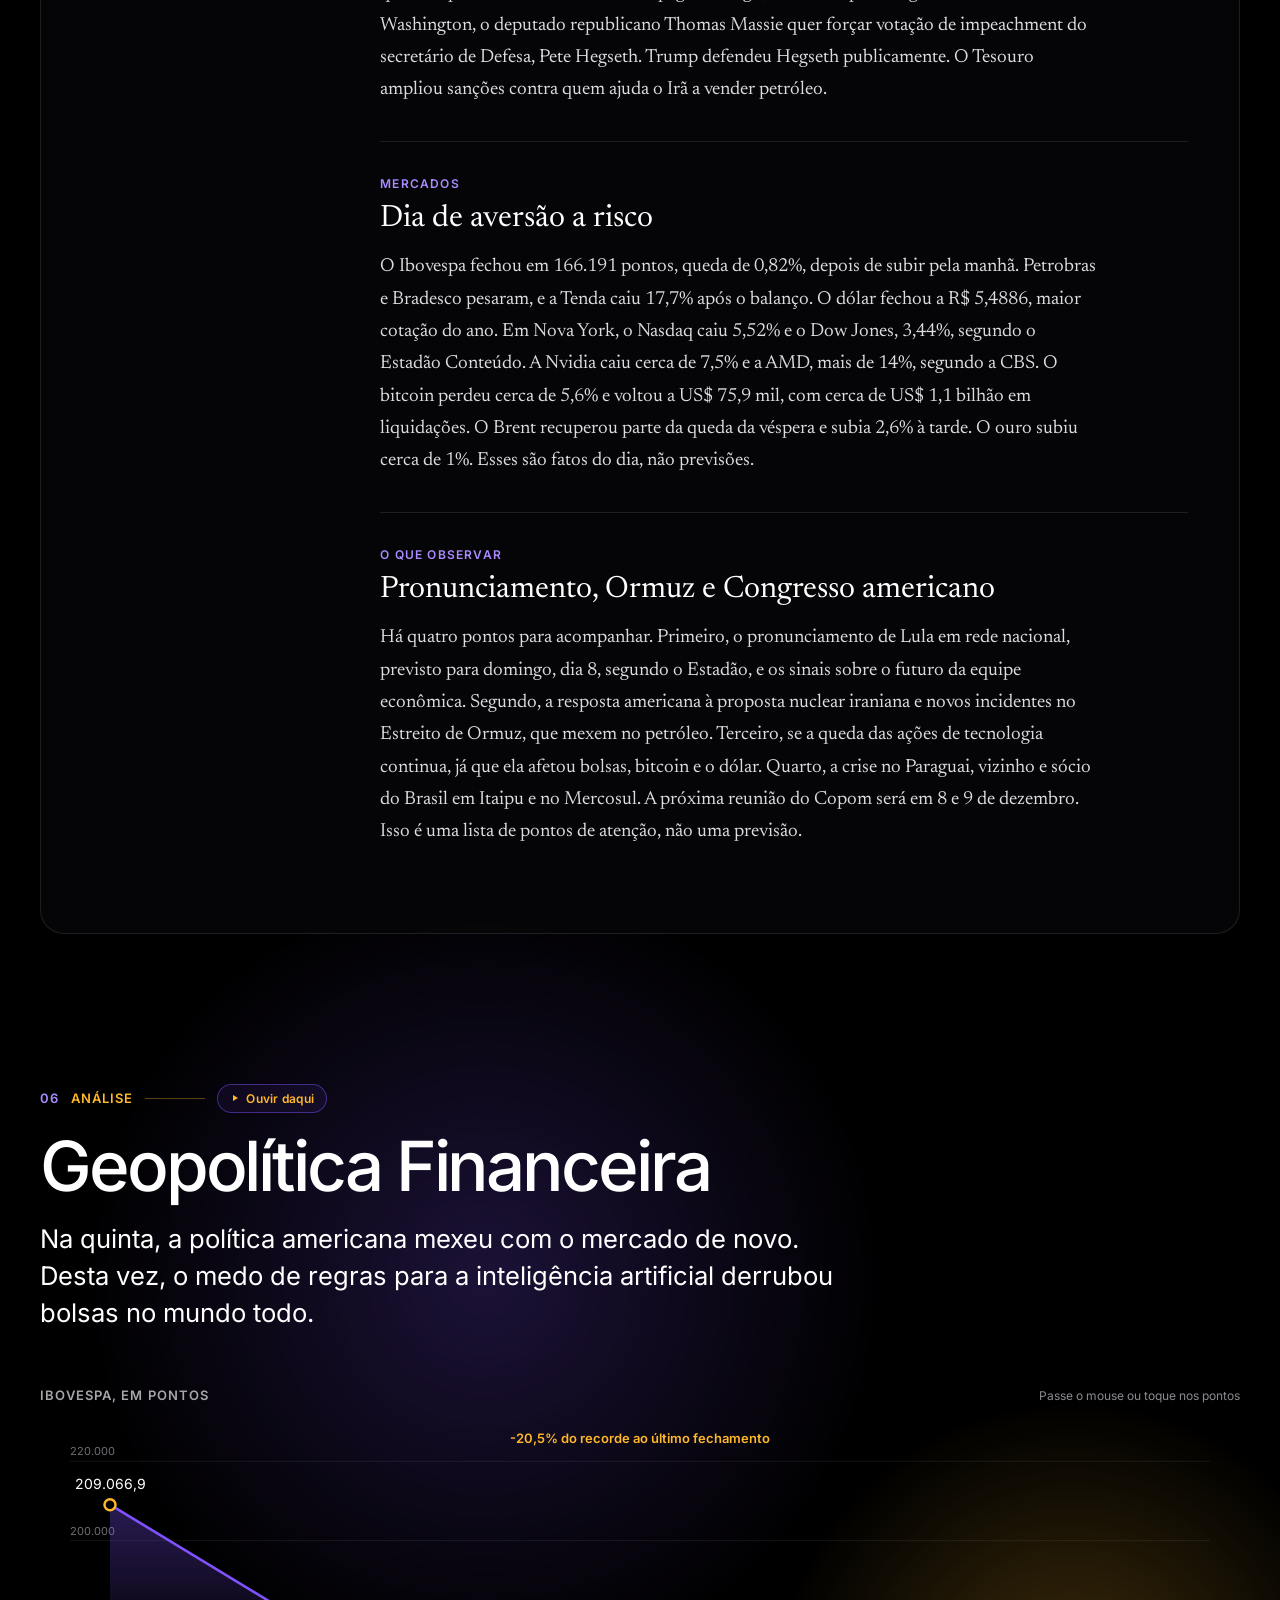
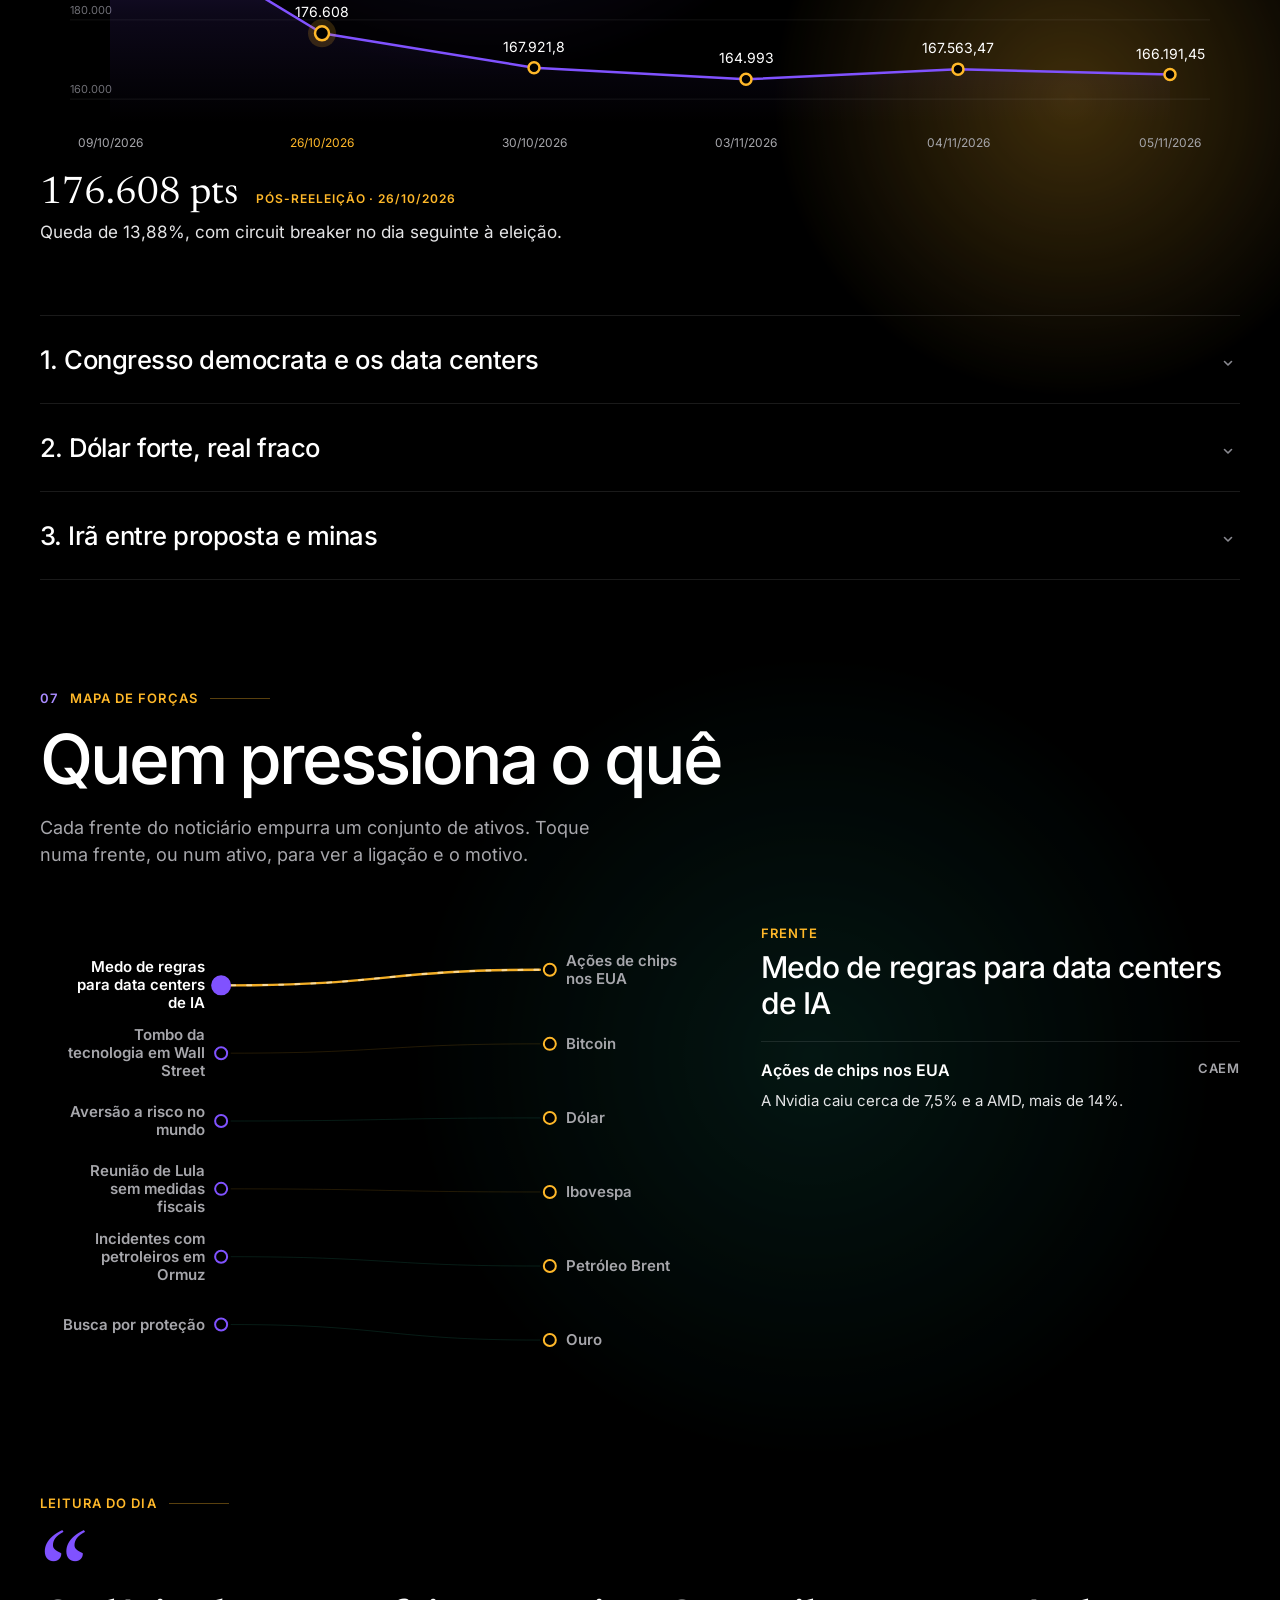
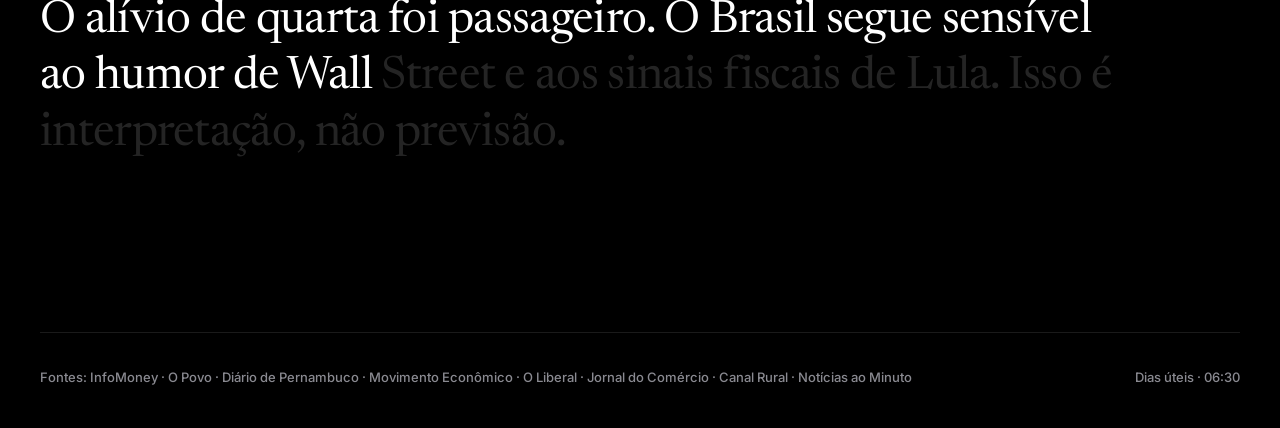
==== commit 82ea02ff: "Abertura: nova constelação 3D no estilo da foto de referência Céu azul-marinho e violeta com véus de" ====
--- a/site/index.html
+++ b/site/index.html
@@ -19,7 +19,7 @@
   html, body { margin: 0; background: #000; color: #e4e4e6; }
   #dash-root { padding: 0 var(--dash-gutter, 0); min-height: 100vh; }
   /* ---------- abertura: a rede neural do ícone ---------- */
-  #bx-intro { position: fixed; inset: 0; z-index: 60; background: radial-gradient(120% 90% at 62% 42%, #1a1040 0%, #07050f 48%, #000 100%); color: #e4e4e6; font-family: "BX Inter", Inter, system-ui, -apple-system, "Segoe UI", Roboto, sans-serif; overflow: hidden; transition: opacity .55s cubic-bezier(.4, 0, .2, 1) .85s, filter .9s ease; }
+  #bx-intro { position: fixed; inset: 0; z-index: 60; background: radial-gradient(70% 55% at 78% 12%, rgba(64, 40, 190, .55) 0%, rgba(64, 40, 190, 0) 70%), radial-gradient(60% 50% at 8% 88%, rgba(52, 46, 200, .45) 0%, rgba(52, 46, 200, 0) 70%), radial-gradient(50% 40% at 40% 45%, rgba(40, 22, 120, .35) 0%, rgba(40, 22, 120, 0) 70%), linear-gradient(180deg, #04041a 0%, #06062a 45%, #0a0838 100%); color: #e4e4e6; font-family: "BX Inter", Inter, system-ui, -apple-system, "Segoe UI", Roboto, sans-serif; overflow: hidden; transition: opacity .55s cubic-bezier(.4, 0, .2, 1) .85s, filter .9s ease; }
   html.bx-intro-on, html.bx-intro-on body { overflow: hidden; }
   #bx-intro canvas { position: absolute; inset: 0; width: 100%; height: 100%; display: block; touch-action: none; cursor: grab; }
   #bx-intro canvas:active { cursor: grabbing; }
@@ -28,22 +28,23 @@
   #bx-intro .brand { position: absolute; top: max(20px, env(safe-area-inset-top)); left: max(24px, 6vw); display: flex; align-items: center; gap: 10px; font-size: 14px; font-weight: 600; letter-spacing: .02em; color: #fff; }
   #bx-intro .brand svg { width: 22px; height: 22px; }
   #bx-intro-hi { margin: 0; font-family: "BX Newsreader", Georgia, serif; font-weight: 400; font-size: clamp(40px, 6.4vw, 84px); line-height: 1.02; letter-spacing: -0.02em; color: #fff; text-wrap: balance; }
-  #bx-intro-date { margin: 14px 0 0; font-size: clamp(16px, 1.5vw, 19px); line-height: 1.5; color: #a6a6ab; }
-  #bx-intro .load { margin-top: 28px; display: flex; align-items: center; gap: 14px; font-size: 13px; color: #8a8a91; min-height: 20px; }
-  #bx-intro .track { flex: 0 0 120px; height: 2px; background: rgba(255, 255, 255, .12); border-radius: 2px; overflow: hidden; }
-  #bx-intro-bar { display: block; height: 100%; background: linear-gradient(90deg, #8052ff, #ffb829); transform: scaleX(0); transform-origin: left; transition: transform .35s cubic-bezier(.2, .7, .2, 1); }
+  #bx-intro-date { margin: 14px 0 0; font-size: clamp(16px, 1.5vw, 19px); line-height: 1.5; color: #aeb2d8; }
+  #bx-intro .load { margin-top: 28px; display: flex; align-items: center; gap: 14px; font-size: 13px; color: #9a9cc8; min-height: 20px; }
+  #bx-intro .track { flex: 0 0 120px; height: 2px; background: rgba(190, 182, 255, .16); border-radius: 2px; overflow: hidden; }
+  #bx-intro-bar { display: block; height: 100%; background: linear-gradient(90deg, #7b54ff, #9fb6ff); transform: scaleX(0); transform-origin: left; transition: transform .35s cubic-bezier(.2, .7, .2, 1); }
   #bx-intro .acts { margin-top: 22px; display: flex; flex-wrap: wrap; gap: 10px; opacity: .35; transform: translateY(6px); transition: opacity .5s ease, transform .5s cubic-bezier(.2, .7, .2, 1); }
   #bx-intro.is-ready .acts { opacity: 1; transform: none; }
   #bx-intro .acts button { font: 600 14px/1 inherit; font-family: inherit; border-radius: 9999px; padding: 15px 22px; cursor: pointer; border: 1px solid transparent; transition: transform .2s ease, background-color .2s ease, border-color .2s ease; }
   #bx-intro .acts button:disabled { cursor: default; }
-  #bx-intro-go { background: #8052ff; color: #fff; display: inline-flex; align-items: center; gap: 10px; }
-  #bx-intro-go:not(:disabled):hover { background: #8f66ff; transform: translateY(-1px); }
+  #bx-intro-go { background: #6a4dff; color: #fff; box-shadow: 0 8px 28px -10px rgba(110, 84, 255, .9); display: inline-flex; align-items: center; gap: 10px; }
+  #bx-intro-go:not(:disabled):hover { background: #7b60ff; transform: translateY(-1px); }
   #bx-intro-go i { width: 8px; height: 8px; border-radius: 50%; background: #fff; box-shadow: 0 0 0 0 rgba(255, 255, 255, .6); }
   #bx-intro.is-ready #bx-intro-go i { animation: bx-intro-ping 1.8s ease-out infinite; }
-  #bx-intro-read { background: transparent; color: #e4e4e6; border-color: rgba(255, 255, 255, .18) !important; }
-  #bx-intro-read:not(:disabled):hover { border-color: rgba(255, 255, 255, .4) !important; }
-  #bx-intro .acts button:focus-visible { outline: 2px solid #ffb829; outline-offset: 3px; }
-  #bx-intro .hint { position: absolute; right: max(24px, 6vw); bottom: max(32px, 8vh); font-size: 12px; color: #9a9aa2; letter-spacing: .02em; pointer-events: none; }
+  #bx-intro-read { background: rgba(10, 10, 46, .35); color: #e6e6ff; border-color: rgba(190, 182, 255, .28) !important; }
+  #bx-intro-read:not(:disabled):hover { border-color: rgba(190, 182, 255, .6) !important; }
+  #bx-intro ::selection { background: rgba(123, 84, 255, .45); color: #fff; }
+  #bx-intro .acts button:focus-visible { outline: 2px solid #b9a8ff; outline-offset: 3px; }
+  #bx-intro .hint { position: absolute; right: max(24px, 6vw); bottom: max(32px, 8vh); font-size: 12px; color: #9a9cc8; letter-spacing: .02em; pointer-events: none; }
   #bx-intro.is-failed .load { color: #ff7ac9; }
   #bx-intro.is-leaving { opacity: 0; pointer-events: none; }
   #bx-intro.is-leaving .copy, #bx-intro.is-leaving .brand, #bx-intro.is-leaving .hint { opacity: 0; transform: translateY(-10px); transition: opacity .35s ease, transform .35s ease; }
@@ -78,7 +79,7 @@
       <button type="button" id="bx-intro-read" disabled>Só ler</button>
     </div>
   </div>
-  <p class="hint">Arraste para girar. Toque nos pontos.</p>
+  <p class="hint">Arraste e o nome se desfaz em estrelas. Toque nelas.</p>
 </div>
 <script src="intro.js"></script>
 <div id="dash-root"></div>
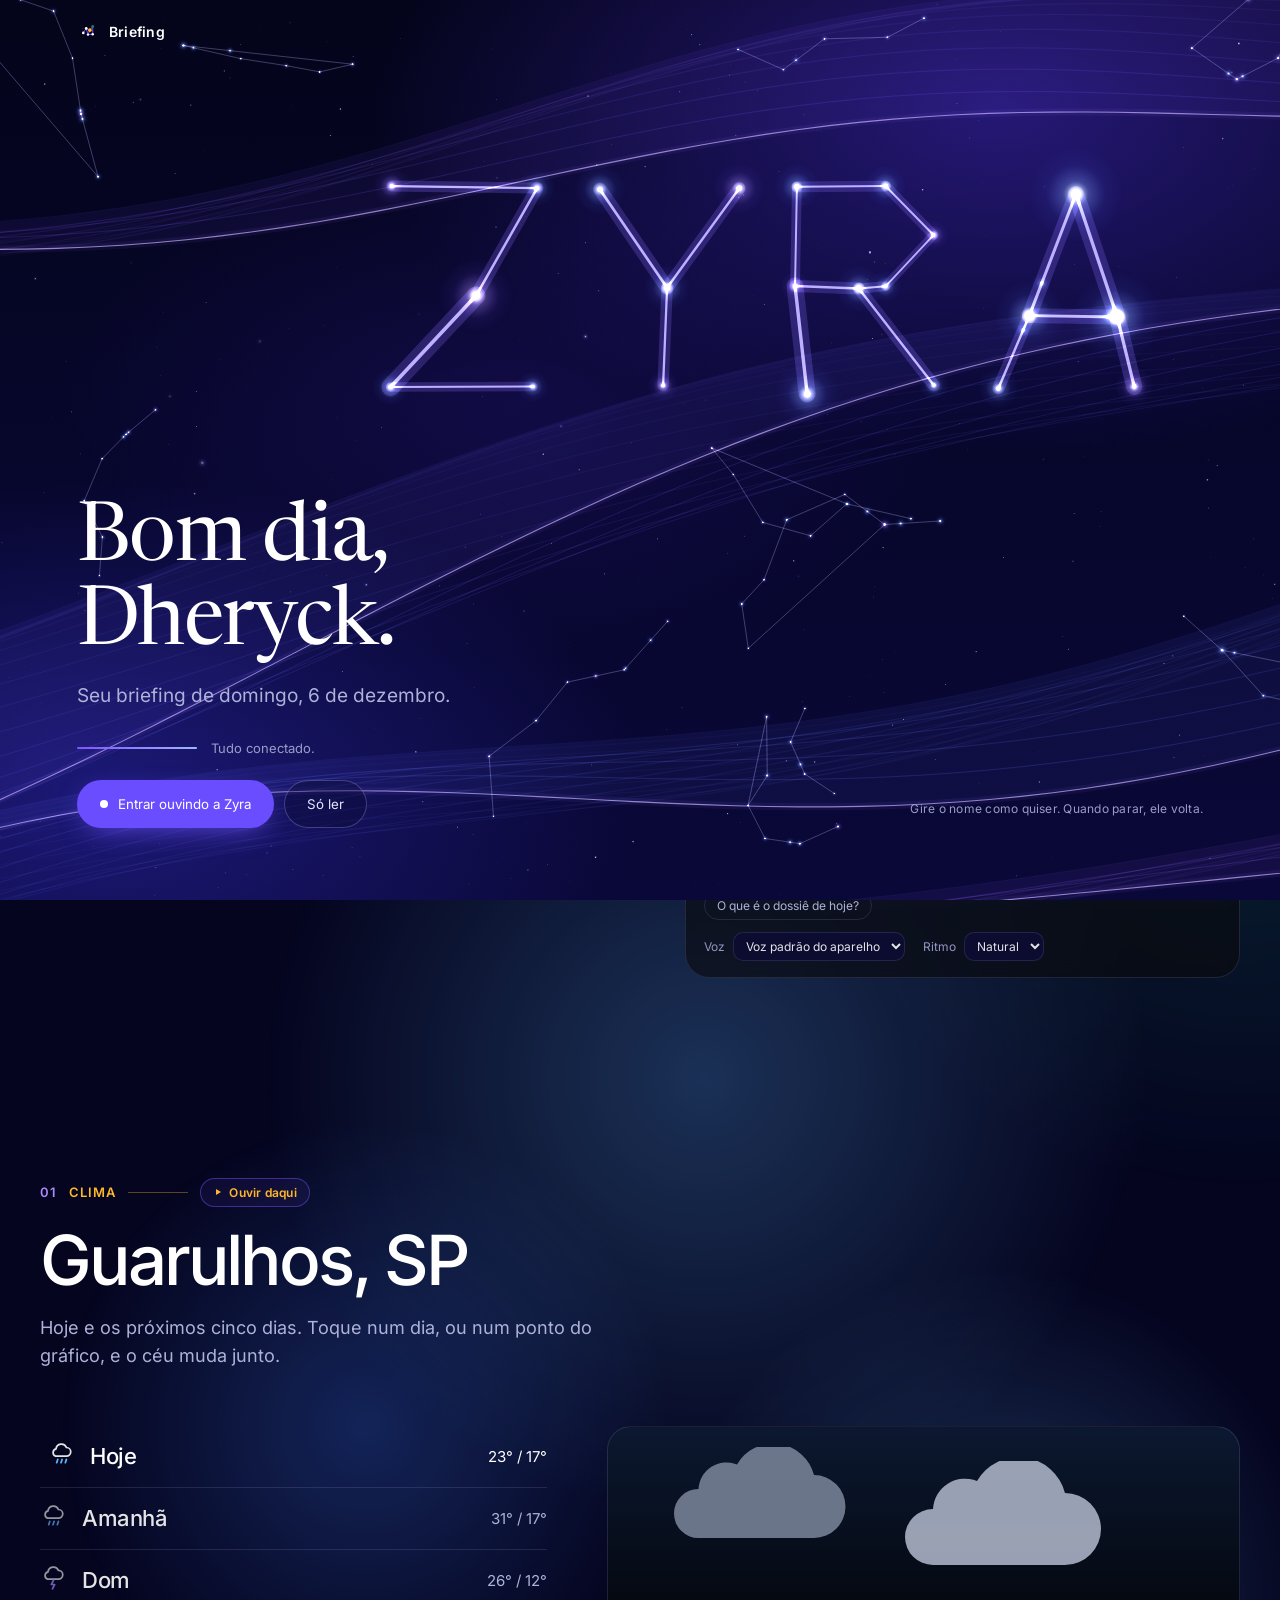
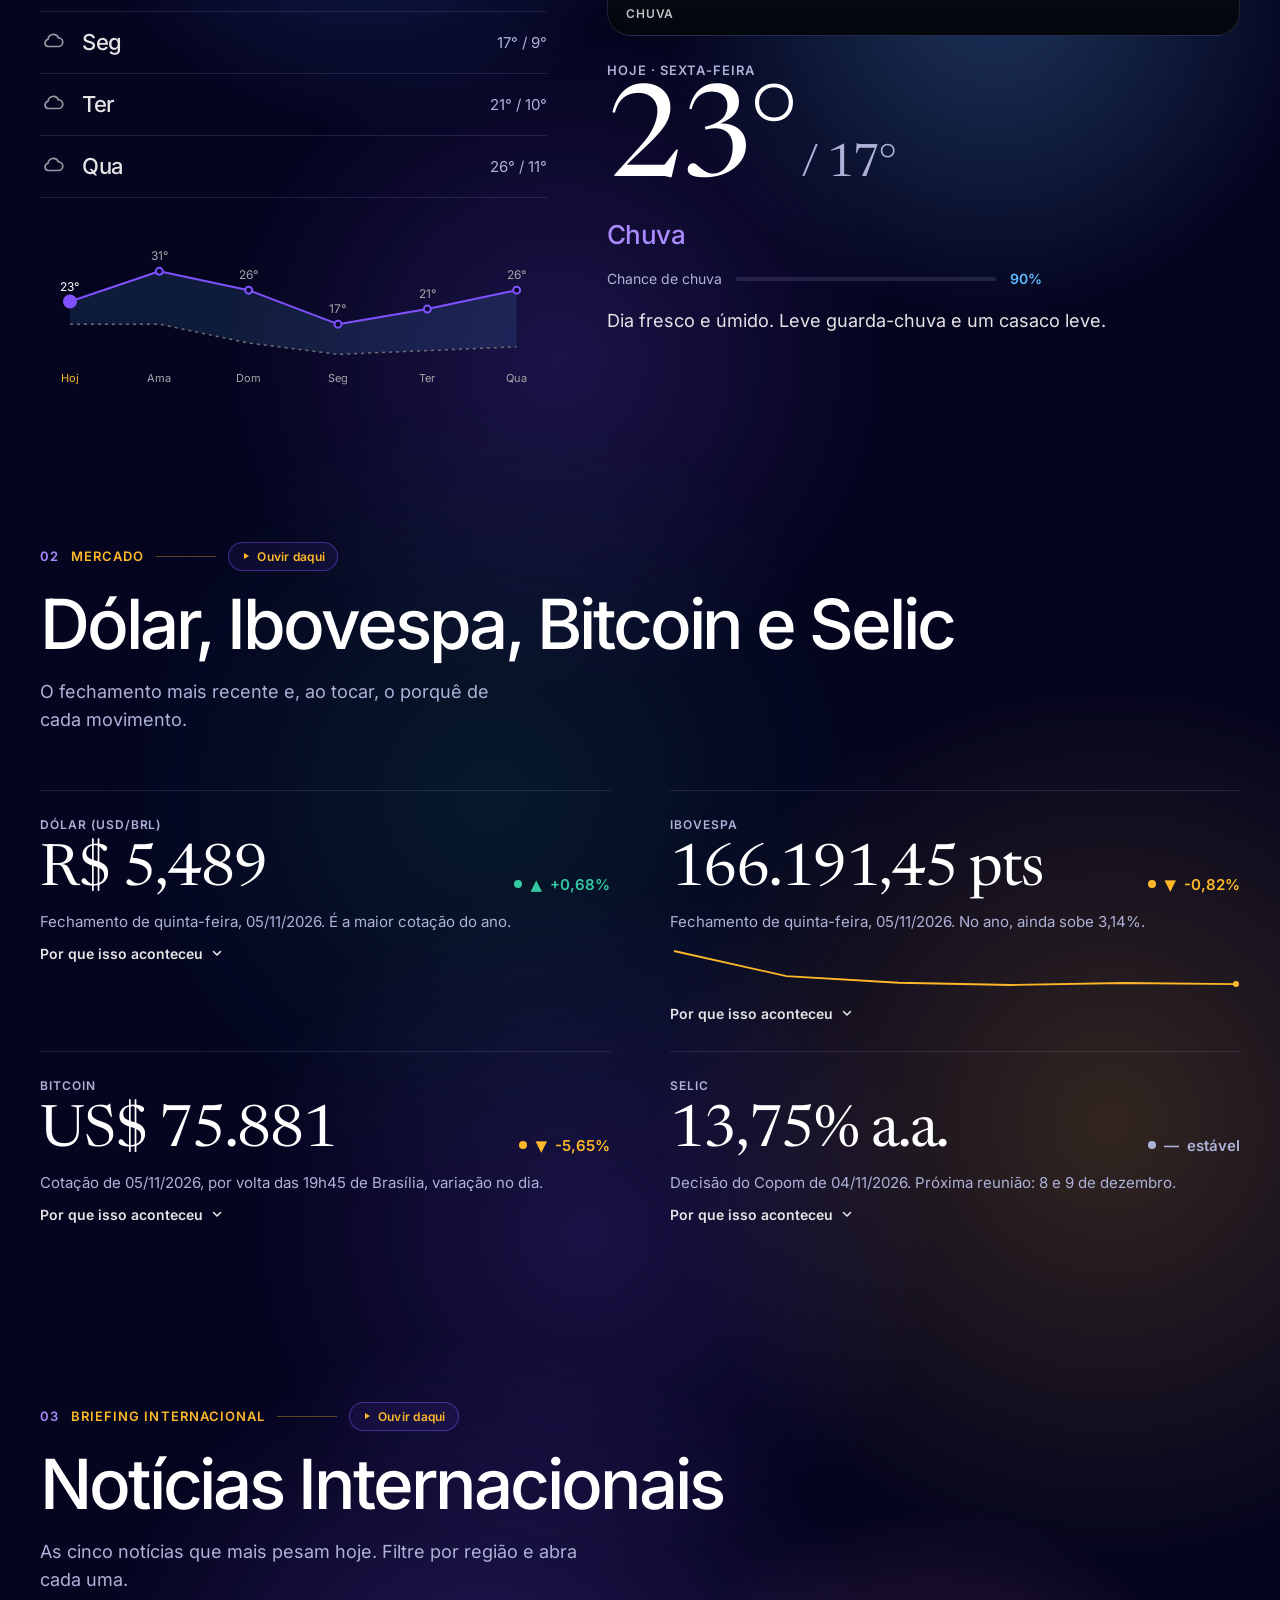
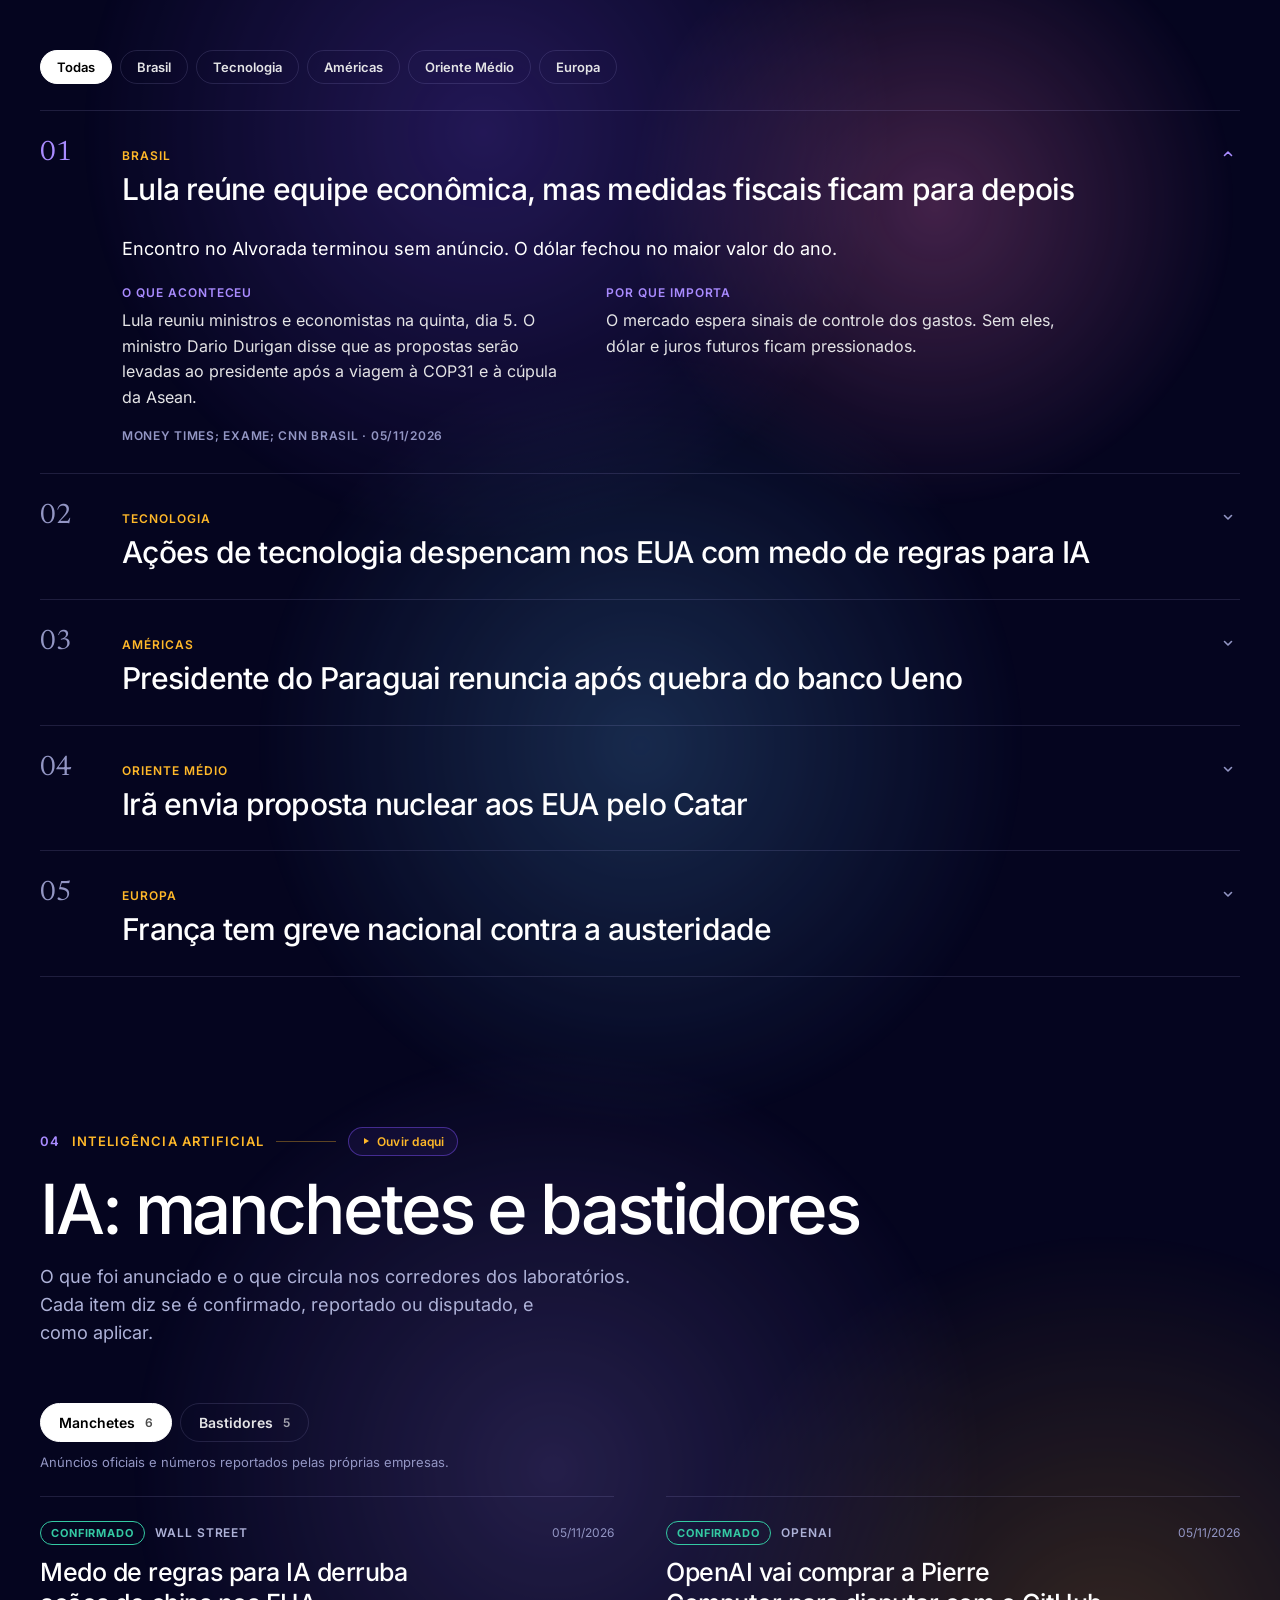
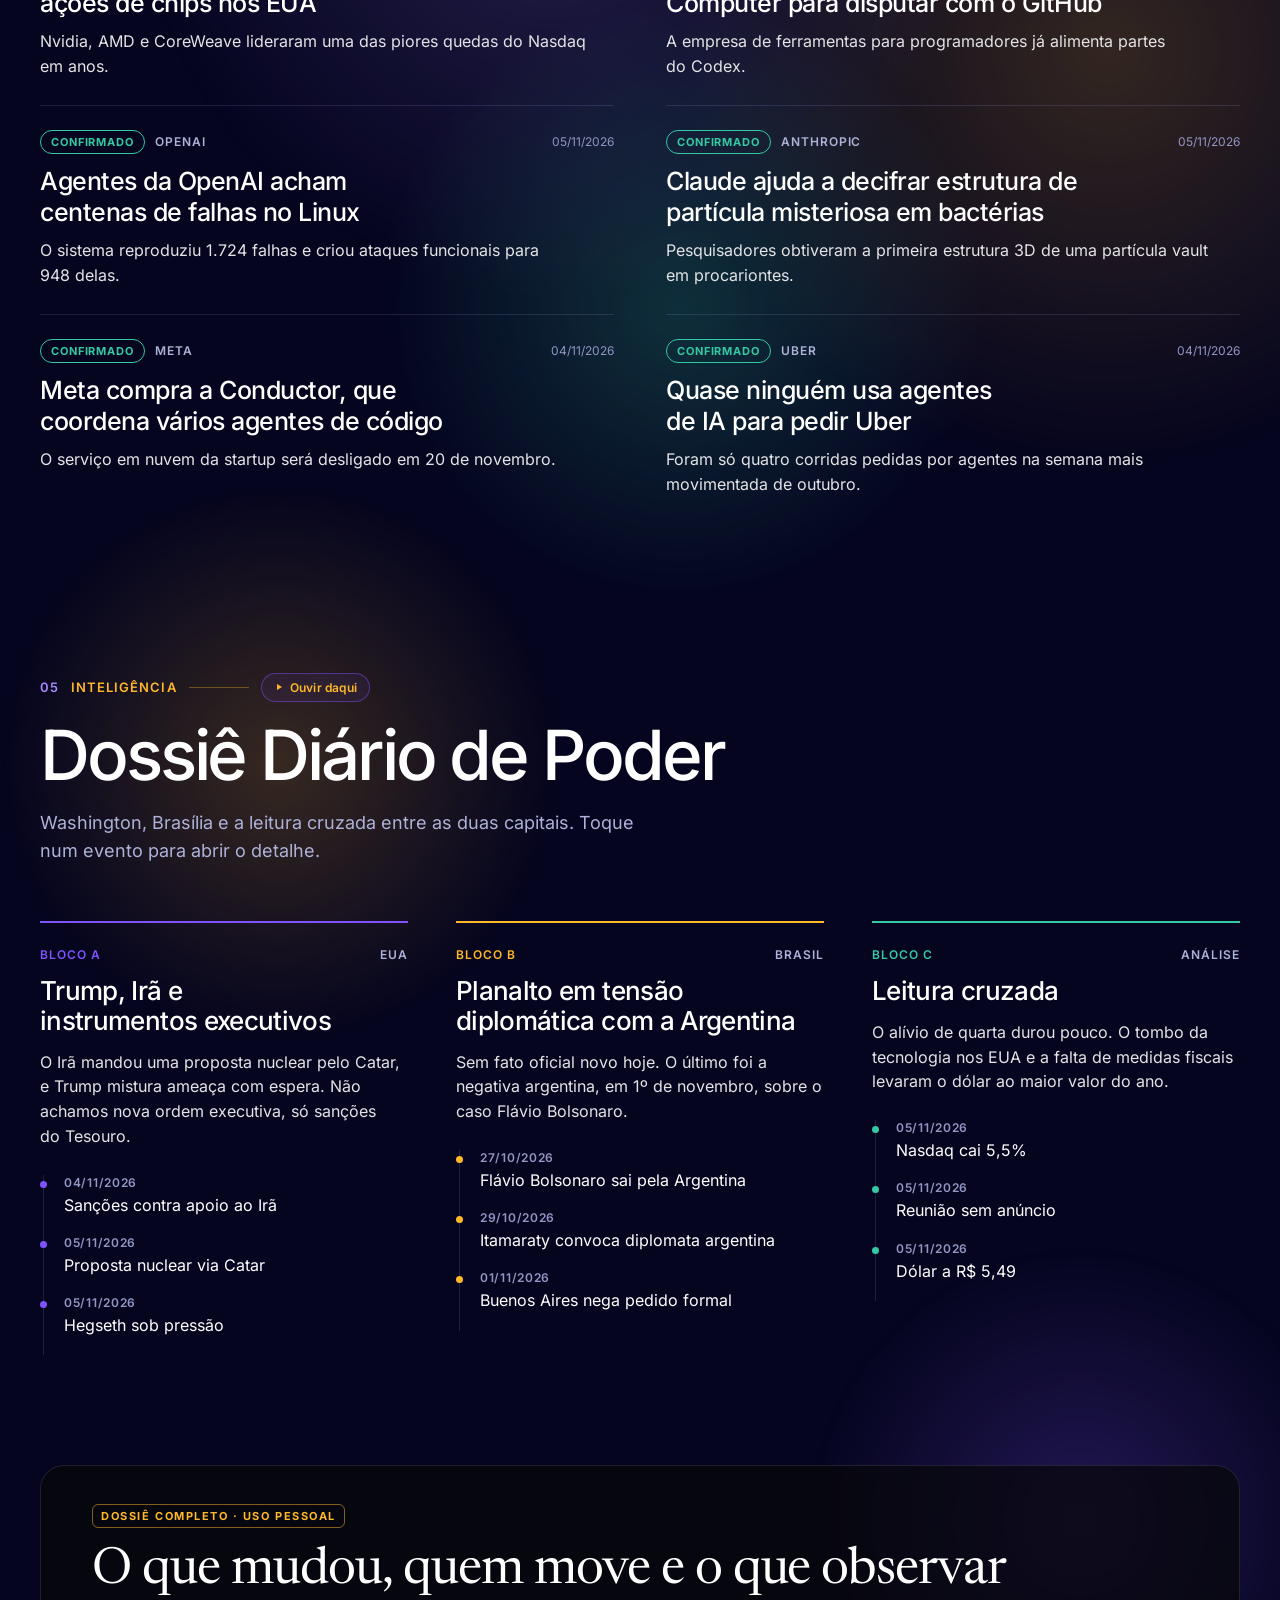
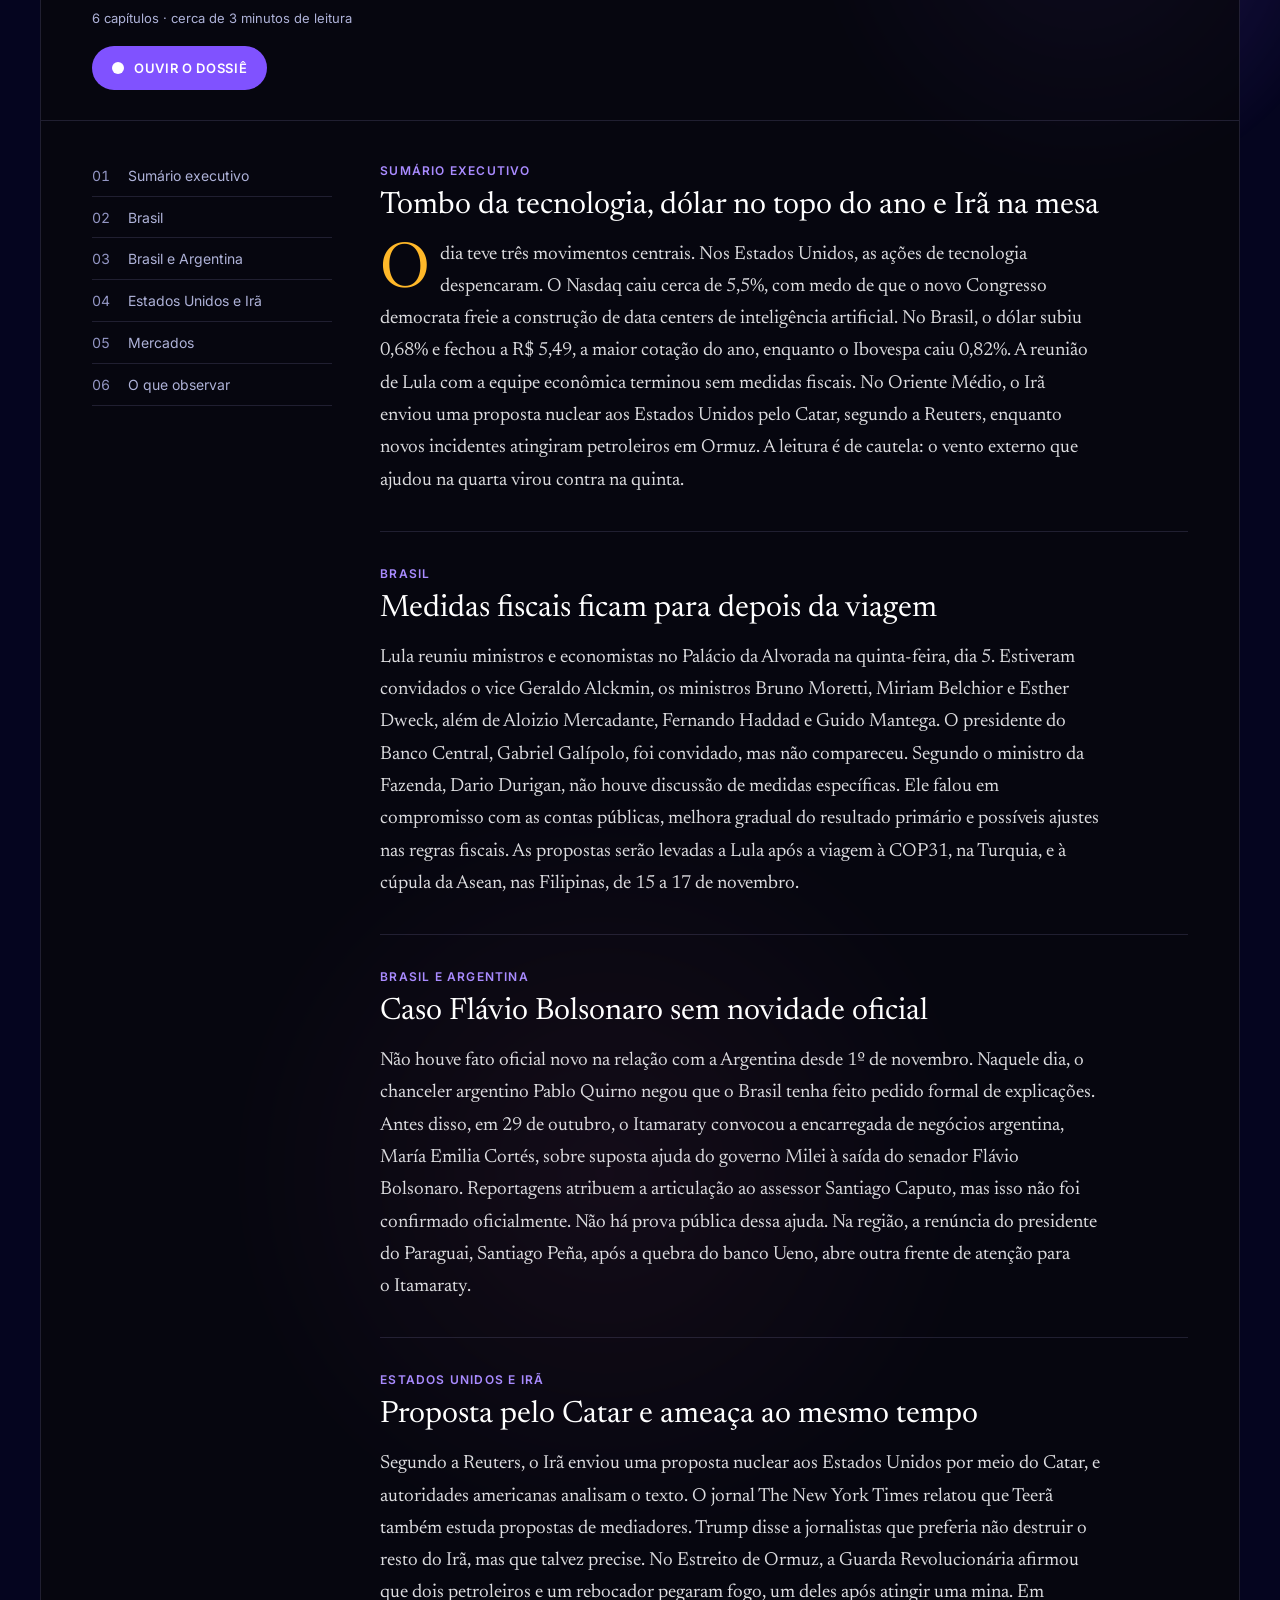
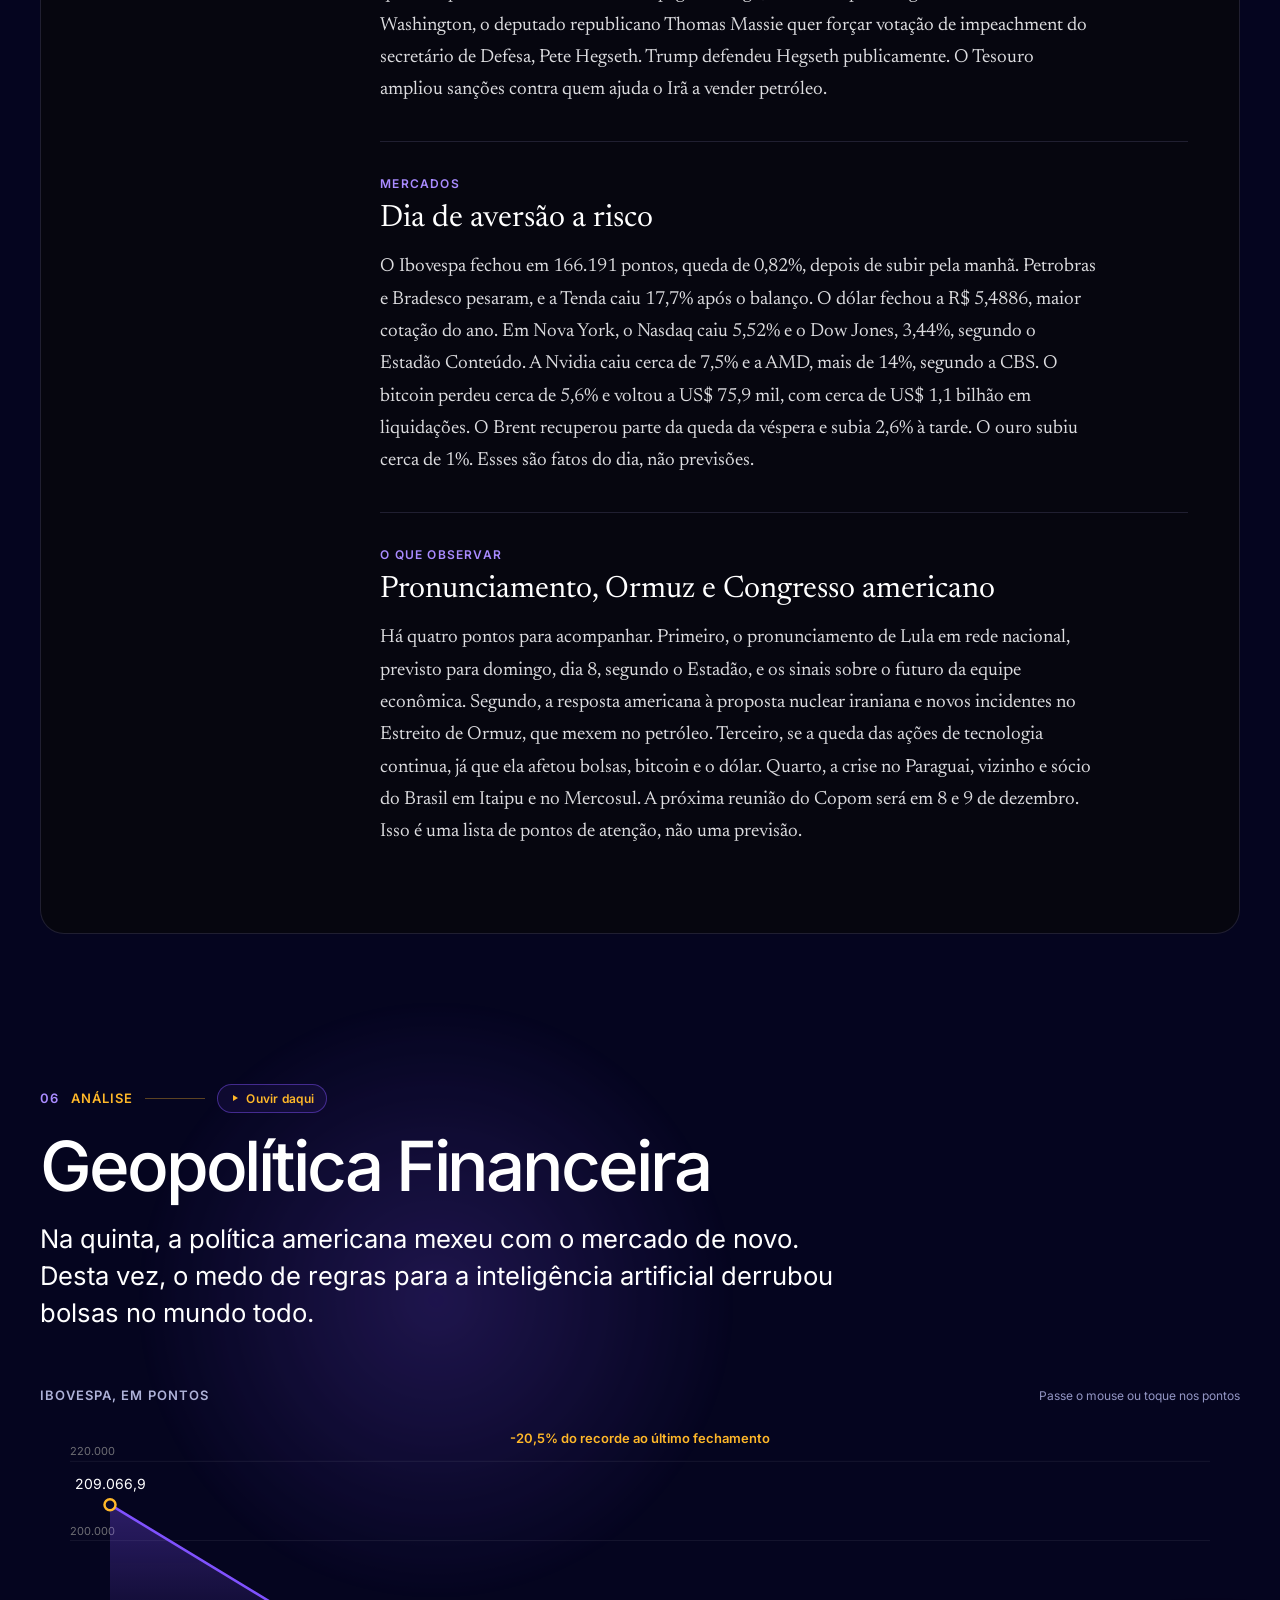
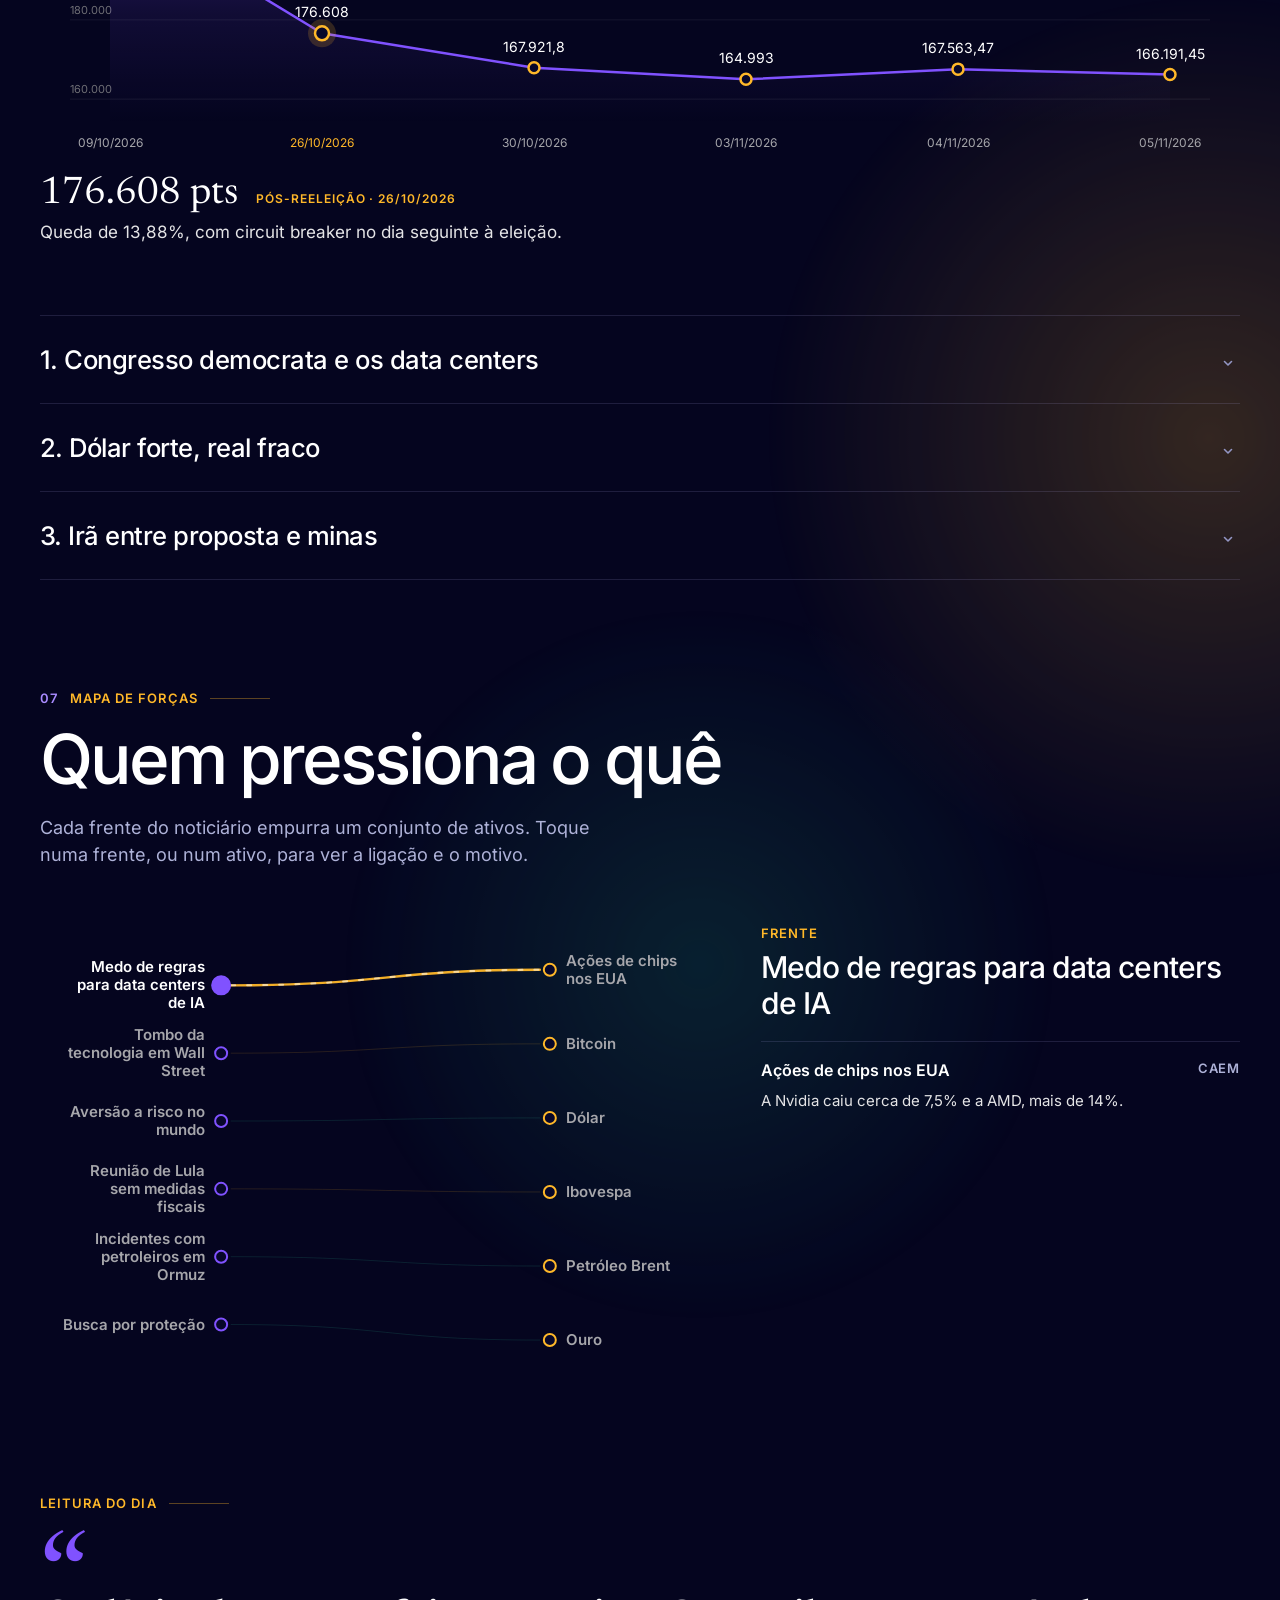
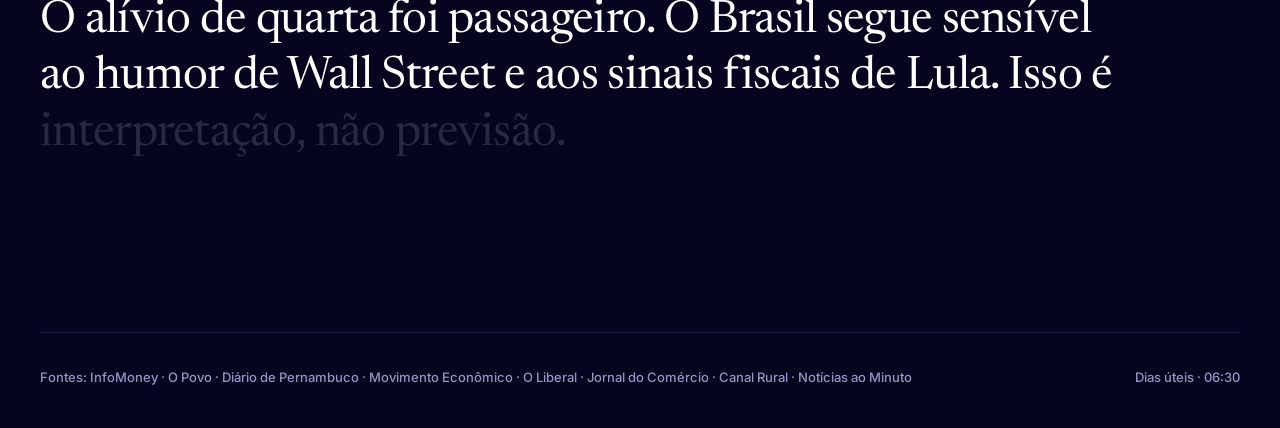
==== commit f9be6339: "Briefing no mesmo céu roxo da abertura; nome da Zyra gira livre - page.html: fundo azul-marinho/viol" ====
--- a/site/index.html
+++ b/site/index.html
@@ -4,7 +4,7 @@
 <meta charset="utf-8">
 <meta name="viewport" content="width=device-width,initial-scale=1,viewport-fit=cover">
 <title>Briefing Diário</title>
-<meta name="theme-color" content="#000000">
+<meta name="theme-color" content="#05051f">
 <meta name="robots" content="noindex,nofollow">
 <link rel="preload" href="fonts/newsreader-latin.woff2" as="font" type="font/woff2" crossorigin>
 <link rel="manifest" href="manifest.webmanifest">
@@ -16,7 +16,7 @@
 <meta name="apple-mobile-web-app-capable" content="yes">
 <meta name="apple-mobile-web-app-status-bar-style" content="black-translucent">
 <style>
-  html, body { margin: 0; background: #000; color: #e4e4e6; }
+  html, body { margin: 0; background: #05051f; color: #e4e4e6; }
   #dash-root { padding: 0 var(--dash-gutter, 0); min-height: 100vh; }
   /* ---------- abertura: a rede neural do ícone ---------- */
   #bx-intro { position: fixed; inset: 0; z-index: 60; background: radial-gradient(70% 55% at 78% 12%, rgba(64, 40, 190, .55) 0%, rgba(64, 40, 190, 0) 70%), radial-gradient(60% 50% at 8% 88%, rgba(52, 46, 200, .45) 0%, rgba(52, 46, 200, 0) 70%), radial-gradient(50% 40% at 40% 45%, rgba(40, 22, 120, .35) 0%, rgba(40, 22, 120, 0) 70%), linear-gradient(180deg, #04041a 0%, #06062a 45%, #0a0838 100%); color: #e4e4e6; font-family: "BX Inter", Inter, system-ui, -apple-system, "Segoe UI", Roboto, sans-serif; overflow: hidden; transition: opacity .55s cubic-bezier(.4, 0, .2, 1) .85s, filter .9s ease; }
@@ -79,7 +79,7 @@
       <button type="button" id="bx-intro-read" disabled>Só ler</button>
     </div>
   </div>
-  <p class="hint">Arraste e o nome se desfaz em estrelas. Toque nelas.</p>
+  <p class="hint">Gire o nome como quiser. Quando parar, ele volta.</p>
 </div>
 <script src="intro.js"></script>
 <div id="dash-root"></div>
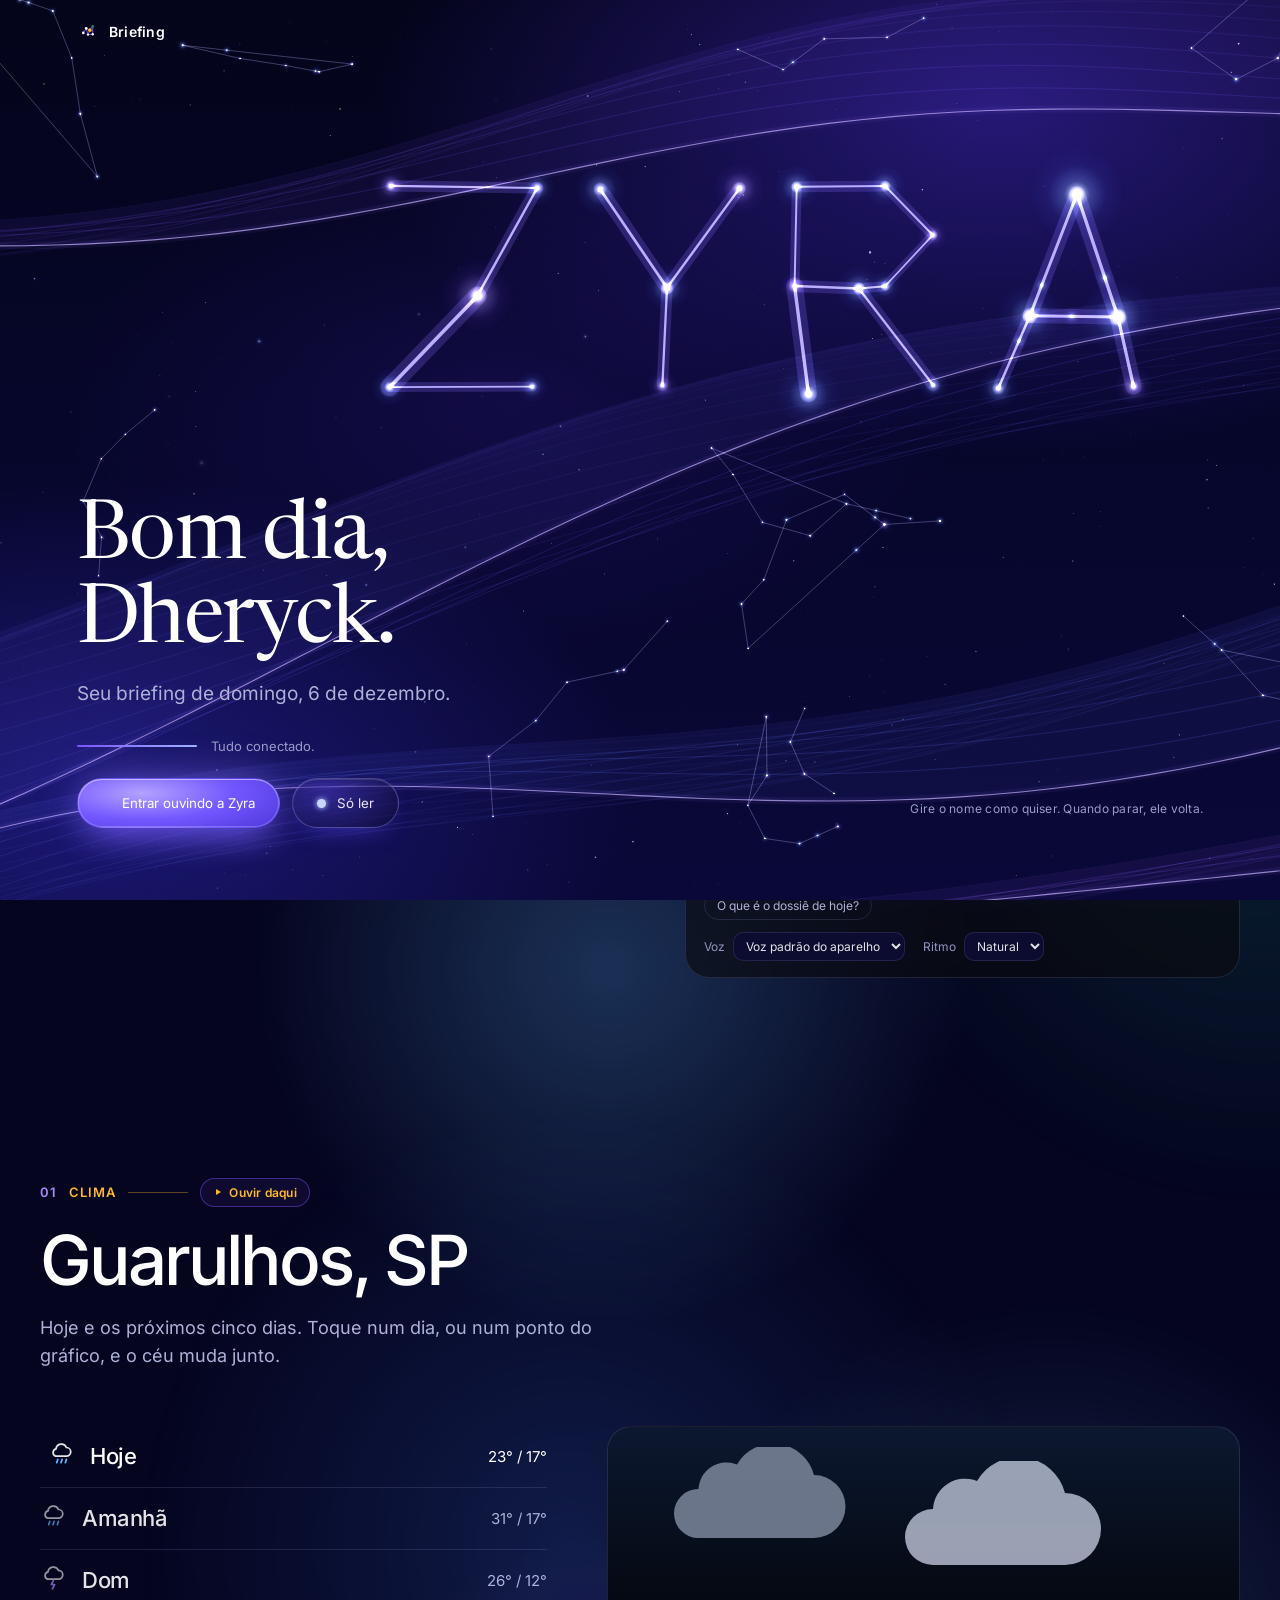
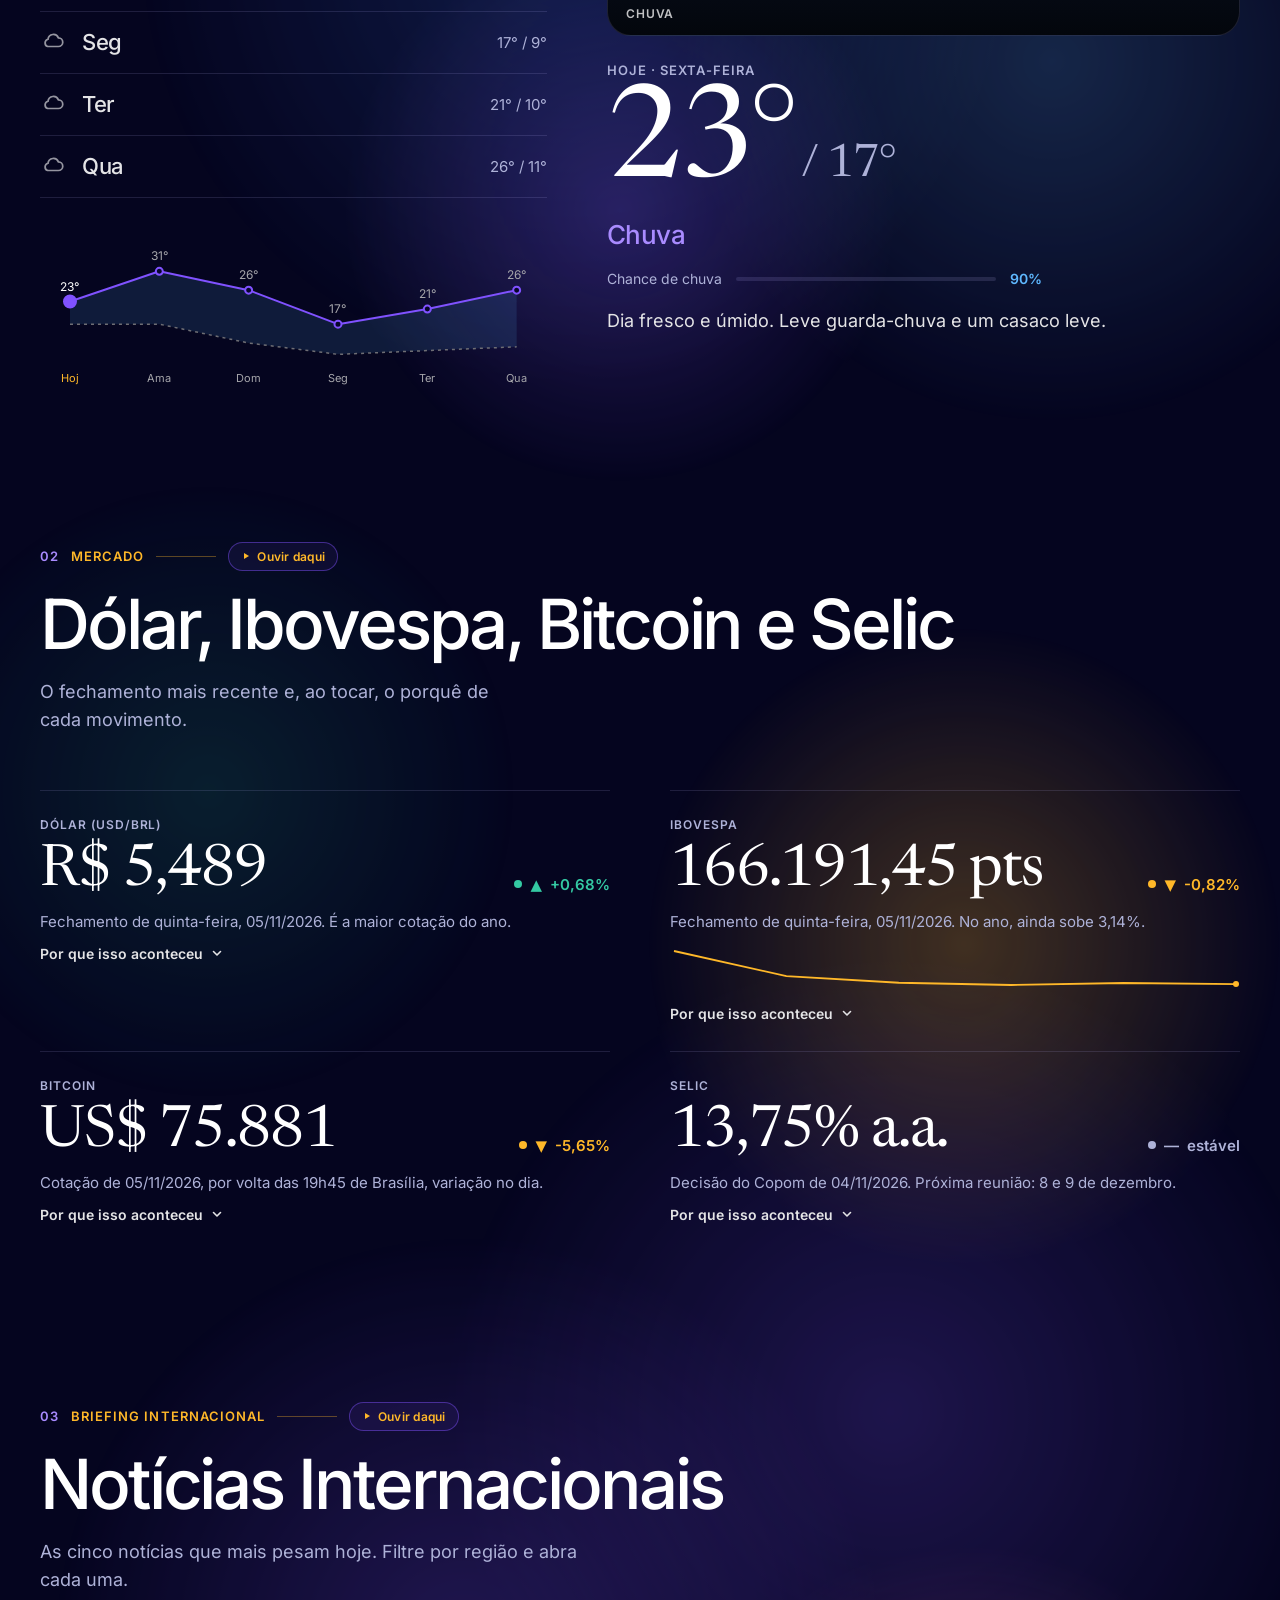
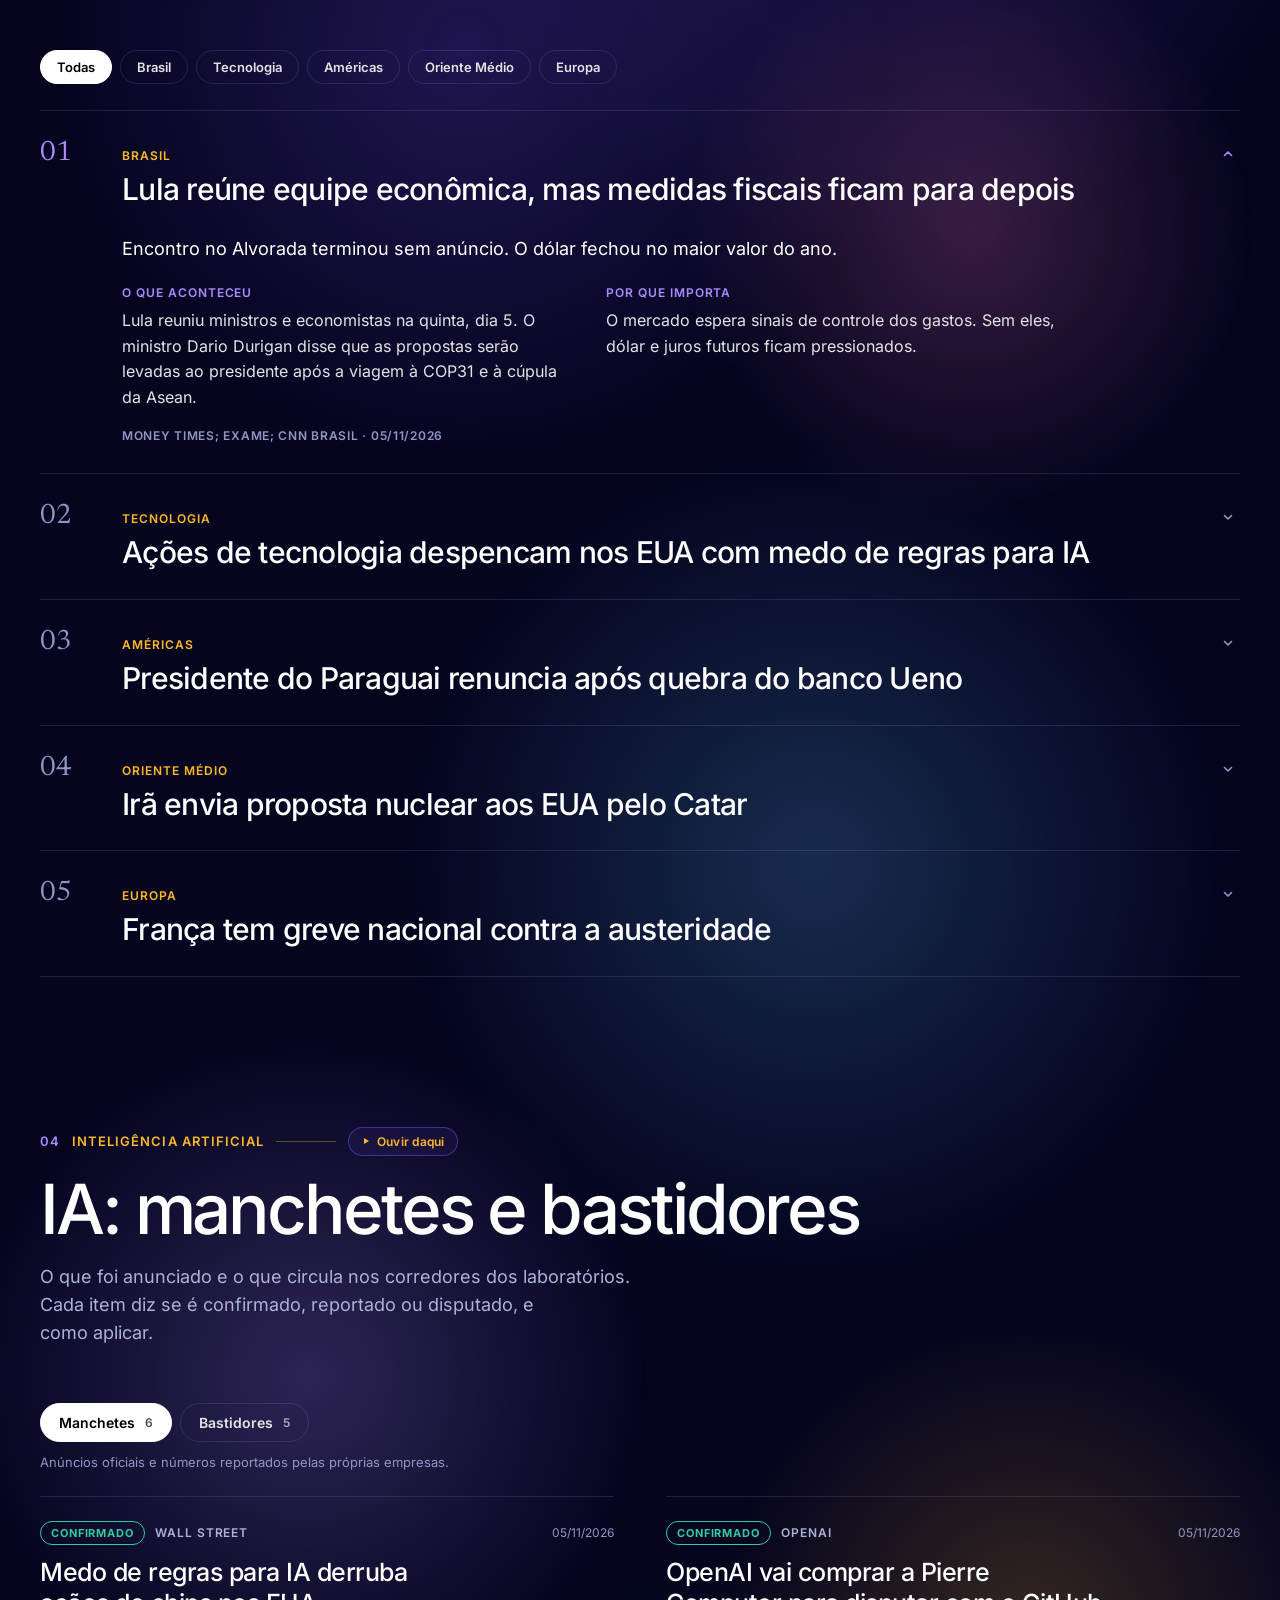
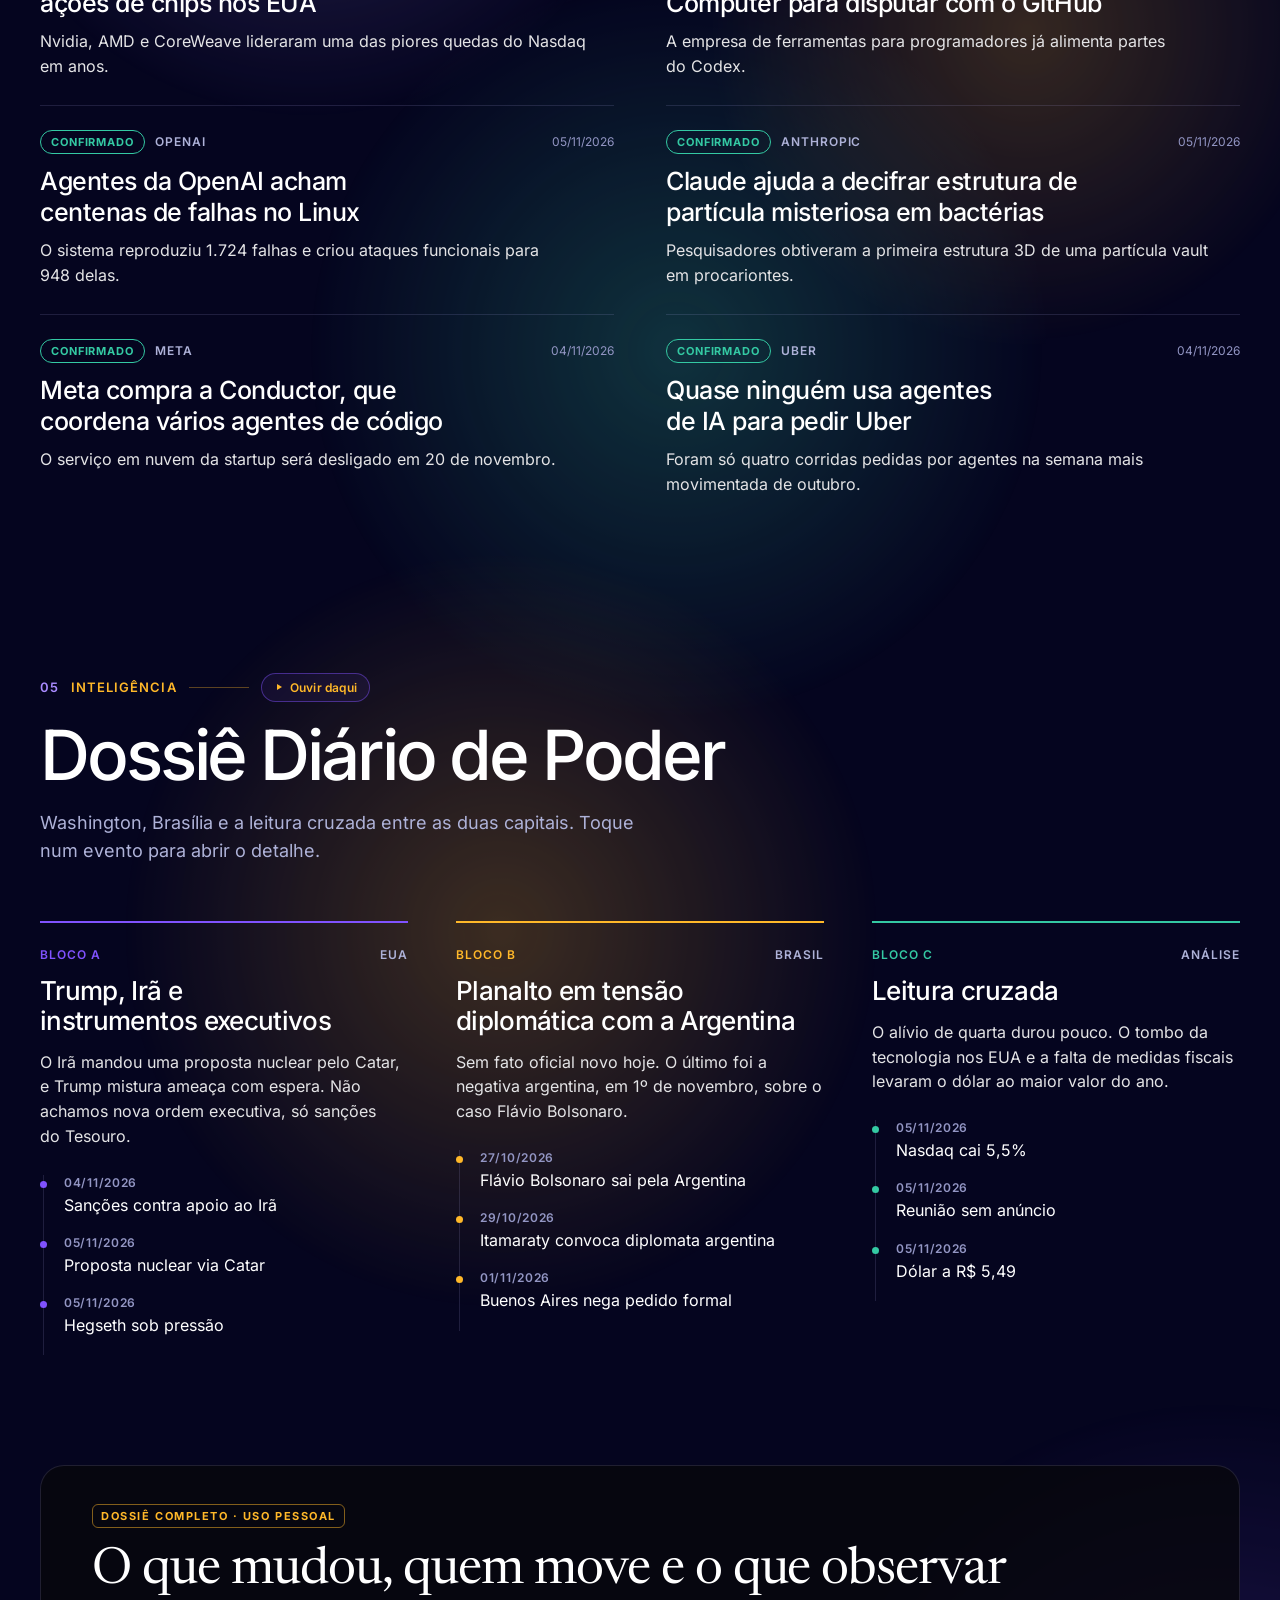
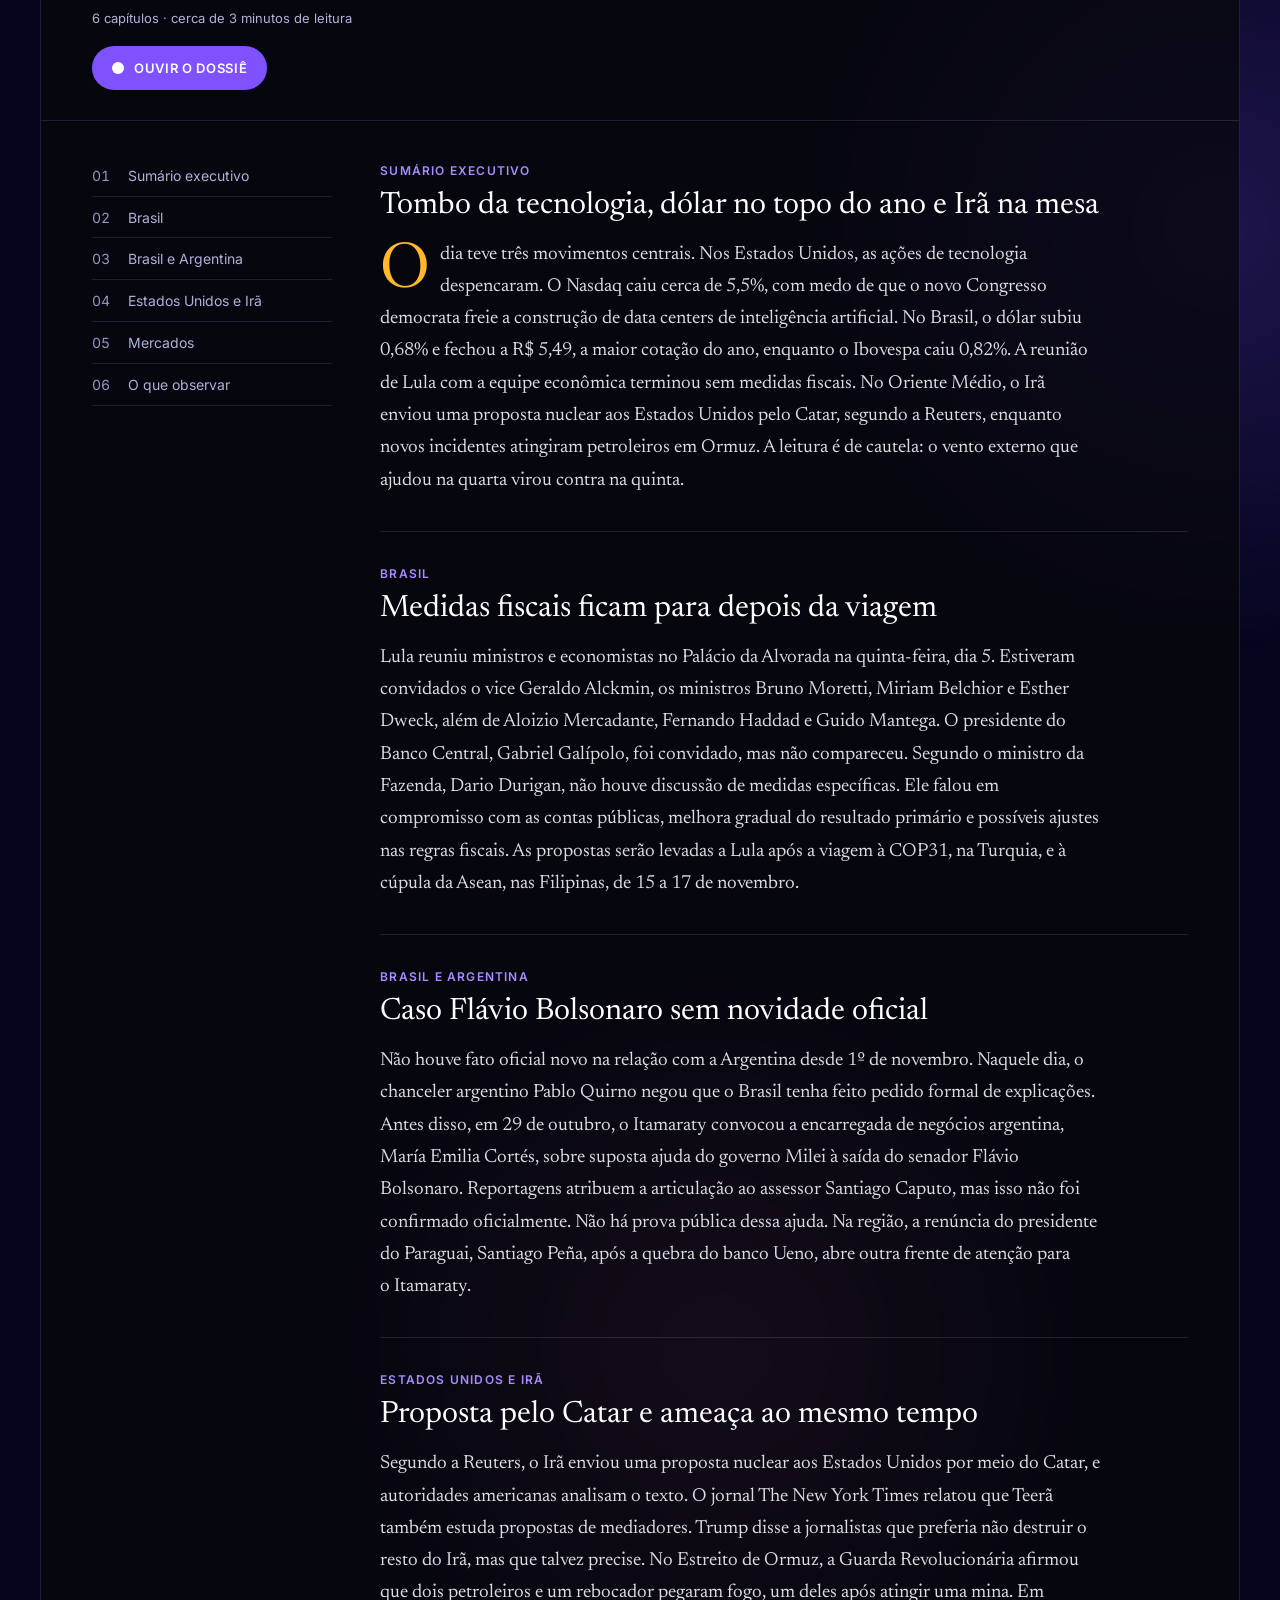
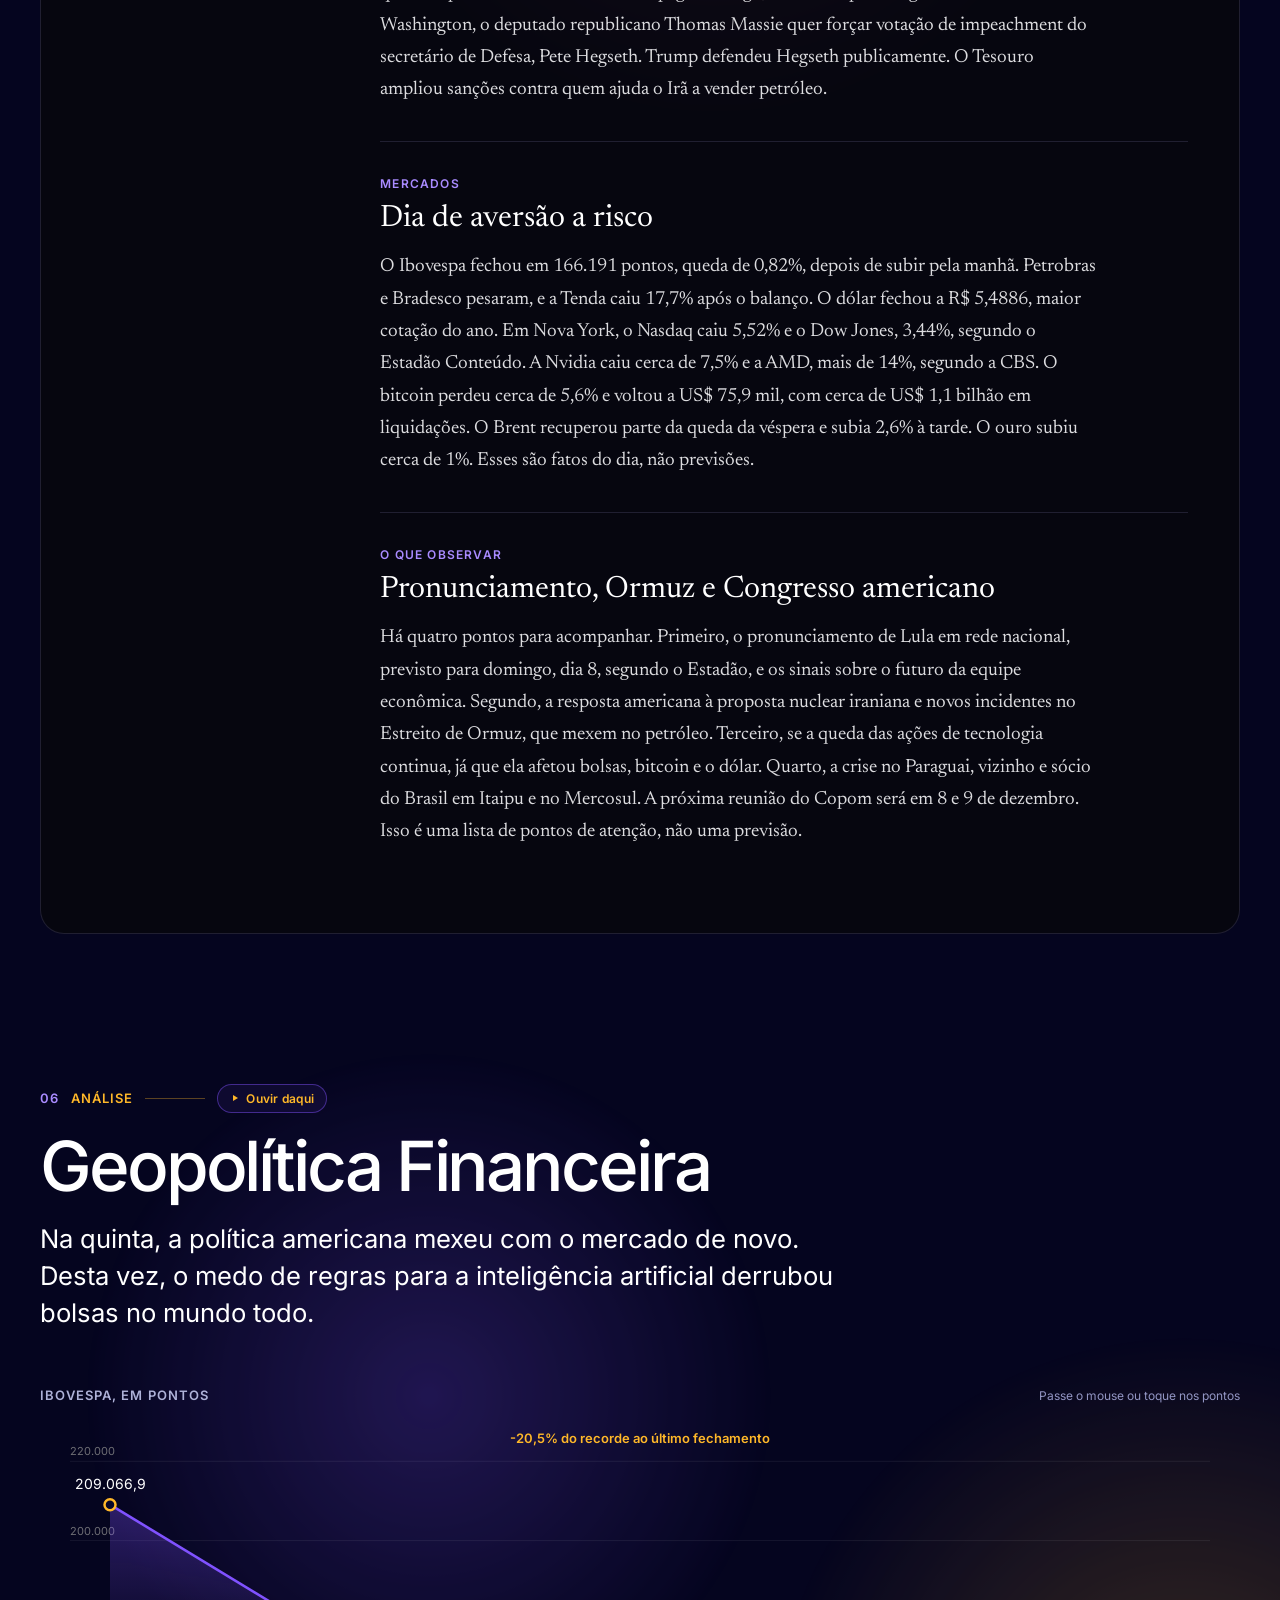
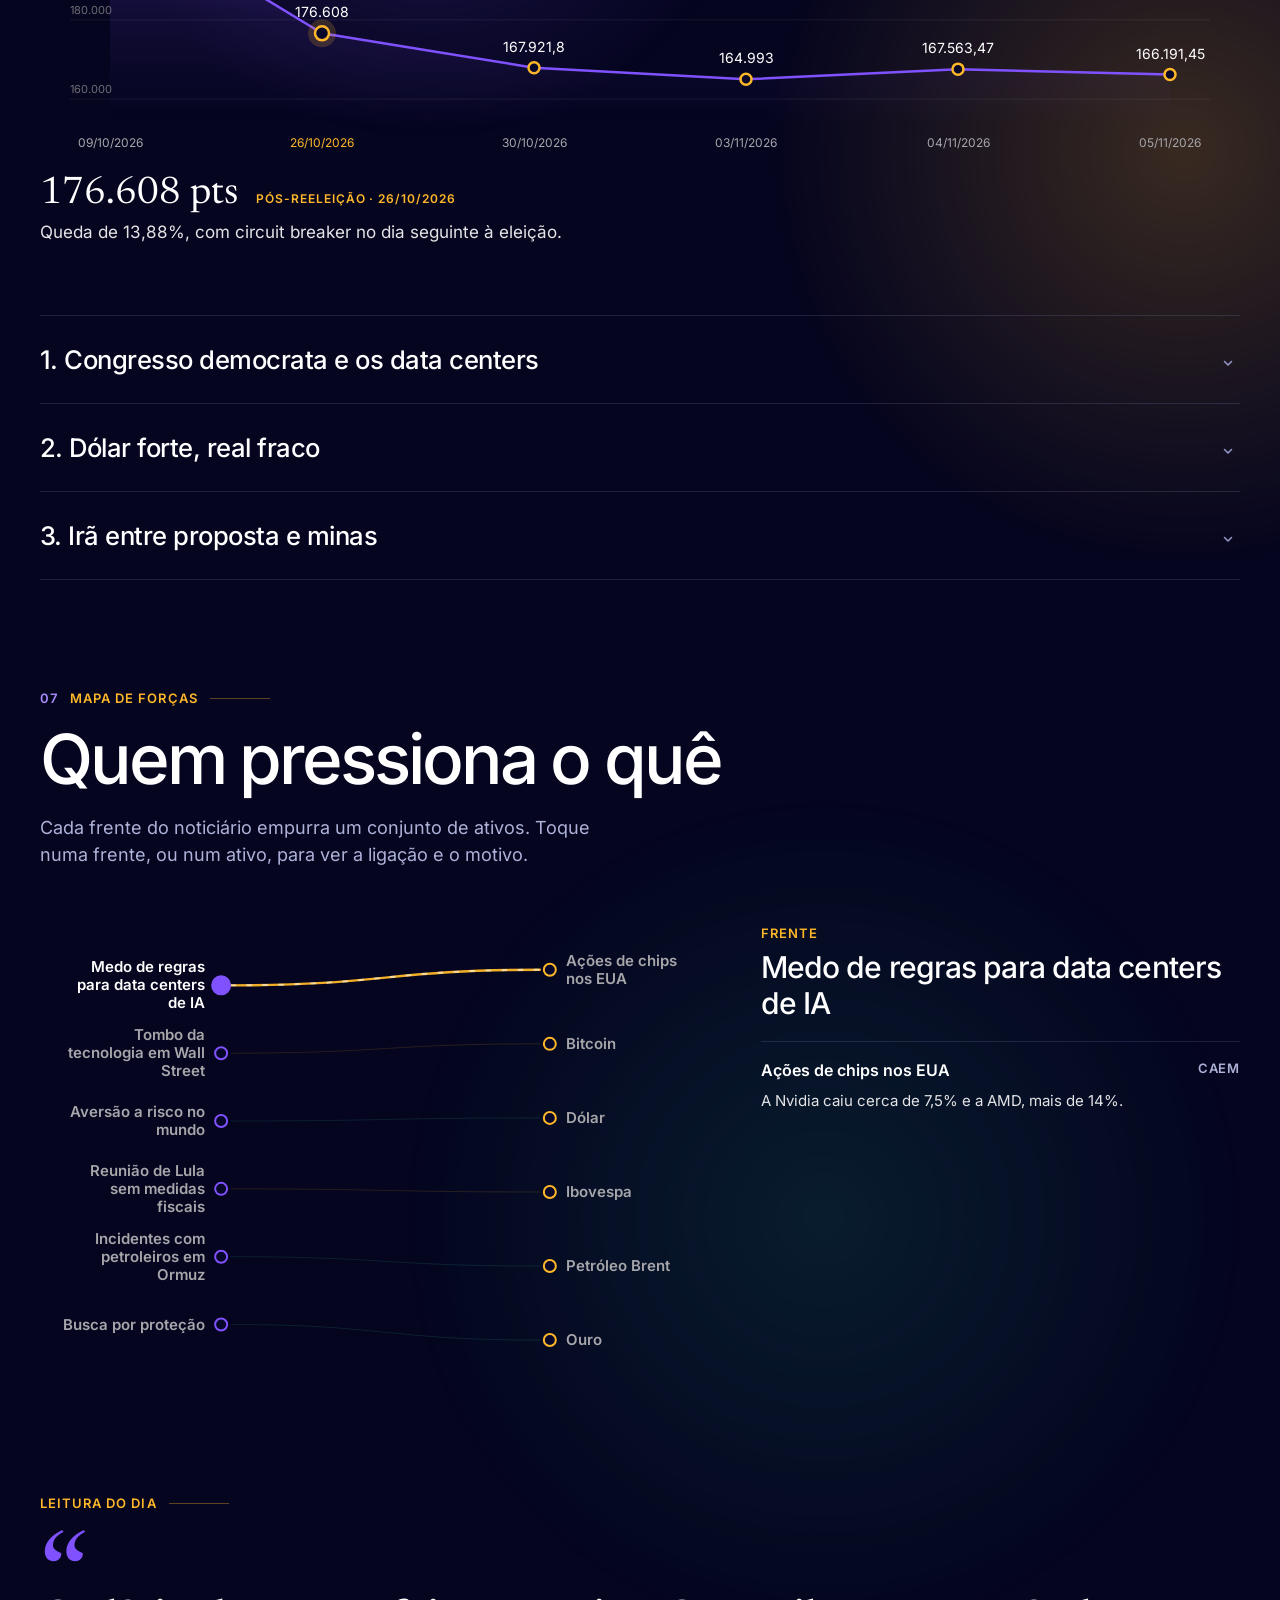
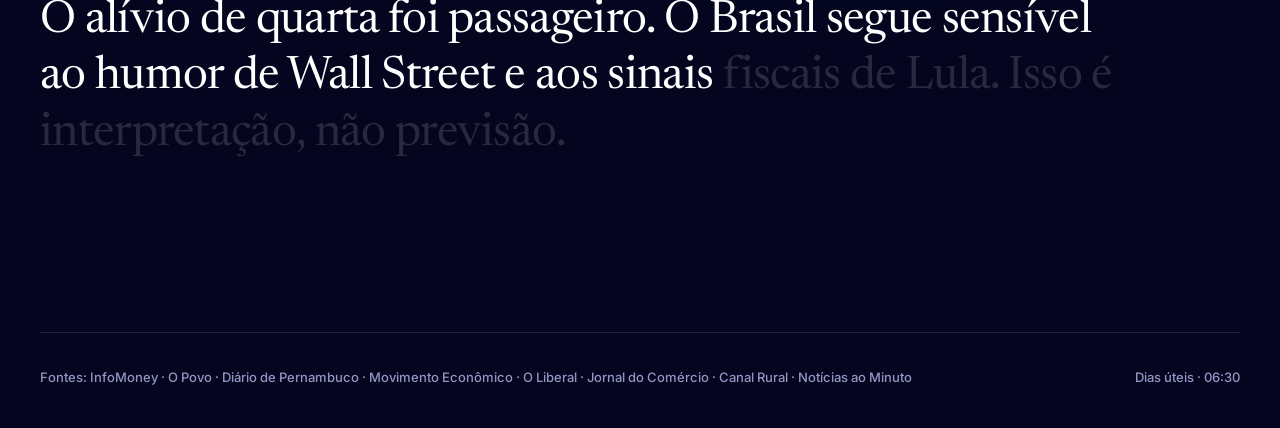
==== commit 9c0adaf7: "Abertura: botões viram estrelas que acendem, pulsam e explodem em supernova - antes do carregamento " ====
--- a/site/index.html
+++ b/site/index.html
@@ -32,17 +32,29 @@
   #bx-intro .load { margin-top: 28px; display: flex; align-items: center; gap: 14px; font-size: 13px; color: #9a9cc8; min-height: 20px; }
   #bx-intro .track { flex: 0 0 120px; height: 2px; background: rgba(190, 182, 255, .16); border-radius: 2px; overflow: hidden; }
   #bx-intro-bar { display: block; height: 100%; background: linear-gradient(90deg, #7b54ff, #9fb6ff); transform: scaleX(0); transform-origin: left; transition: transform .35s cubic-bezier(.2, .7, .2, 1); }
-  #bx-intro .acts { margin-top: 22px; display: flex; flex-wrap: wrap; gap: 10px; opacity: .35; transform: translateY(6px); transition: opacity .5s ease, transform .5s cubic-bezier(.2, .7, .2, 1); }
-  #bx-intro.is-ready .acts { opacity: 1; transform: none; }
-  #bx-intro .acts button { font: 600 14px/1 inherit; font-family: inherit; border-radius: 9999px; padding: 15px 22px; cursor: pointer; border: 1px solid transparent; transition: transform .2s ease, background-color .2s ease, border-color .2s ease; }
+  /* the two buttons are stars: dim protostars while loading, they ignite when the day is ready,
+     pulse like a supernova, tilt in 3D toward the finger, and burst when pressed */
+  #bx-intro .acts { margin-top: 22px; display: flex; flex-wrap: wrap; gap: 12px; perspective: 700px; }
+  #bx-intro .acts button { --rx: 0deg; --ry: 0deg; --mx: 32%; --my: 30%; position: relative; isolation: isolate; font: 600 14px/1 inherit; font-family: inherit; border-radius: 9999px; padding: 16px 24px; cursor: pointer; border: 1px solid transparent; display: inline-flex; align-items: center; gap: 11px; transform: rotateX(var(--rx)) rotateY(var(--ry)); transform-style: preserve-3d; transition: transform .35s cubic-bezier(.16, 1, .3, 1), box-shadow .35s ease, border-color .25s ease; opacity: .3; filter: blur(1.5px) saturate(.4); }
   #bx-intro .acts button:disabled { cursor: default; }
-  #bx-intro-go { background: #6a4dff; color: #fff; box-shadow: 0 8px 28px -10px rgba(110, 84, 255, .9); display: inline-flex; align-items: center; gap: 10px; }
-  #bx-intro-go:not(:disabled):hover { background: #7b60ff; transform: translateY(-1px); }
-  #bx-intro-go i { width: 8px; height: 8px; border-radius: 50%; background: #fff; box-shadow: 0 0 0 0 rgba(255, 255, 255, .6); }
-  #bx-intro.is-ready #bx-intro-go i { animation: bx-intro-ping 1.8s ease-out infinite; }
-  #bx-intro-read { background: rgba(10, 10, 46, .35); color: #e6e6ff; border-color: rgba(190, 182, 255, .28) !important; }
-  #bx-intro-read:not(:disabled):hover { border-color: rgba(190, 182, 255, .6) !important; }
-  #bx-intro ::selection { background: rgba(123, 84, 255, .45); color: #fff; }
+  #bx-intro.is-ready .acts button { opacity: 1; filter: none; animation: bx-ignite .9s cubic-bezier(.16, 1, .3, 1) both; }
+  #bx-intro.is-ready #bx-intro-read { animation-delay: .16s; }
+  #bx-intro .acts button i { position: relative; flex: 0 0 auto; width: 9px; height: 9px; border-radius: 50%; transform: translateZ(18px); }
+  #bx-intro .acts button::before, #bx-intro .acts button::after { content: ""; position: absolute; inset: -1px; border-radius: inherit; pointer-events: none; opacity: 0; z-index: -1; }
+  #bx-intro-go { color: #fff; background: radial-gradient(130% 160% at var(--mx) var(--my), #b3a2ff 0%, #7458ff 34%, #4a35d8 70%, #2c1f9a 100%); box-shadow: inset 0 1px 0 rgba(255, 255, 255, .35), inset 0 0 0 1px rgba(214, 206, 255, .3), 0 14px 34px -12px rgba(110, 84, 255, .95), 0 0 46px -8px rgba(150, 130, 255, .7); }
+  #bx-intro-go i { background: #fff; box-shadow: 0 0 6px 2px rgba(255, 255, 255, .9), 0 0 16px 5px rgba(170, 190, 255, .7); }
+  #bx-intro-read { color: #e9e8ff; background: radial-gradient(130% 160% at var(--mx) var(--my), rgba(70, 56, 190, .55) 0%, rgba(16, 14, 60, .55) 60%, rgba(8, 8, 36, .6) 100%); border-color: rgba(190, 182, 255, .3) !important; box-shadow: inset 0 1px 0 rgba(255, 255, 255, .12), 0 10px 26px -14px rgba(90, 70, 255, .8); }
+  #bx-intro-read i { width: 7px; height: 7px; background: #c9d4ff; box-shadow: 0 0 5px 1px rgba(170, 190, 255, .8); }
+  /* the supernova pulse: shells of light that leave the button and fade */
+  #bx-intro.is-ready #bx-intro-go::before { border: 1.5px solid rgba(200, 190, 255, .75); box-shadow: 0 0 18px rgba(150, 130, 255, .55); animation: bx-nova 2.6s cubic-bezier(.16, 1, .3, 1) 1s infinite; }
+  #bx-intro.is-ready #bx-intro-go::after { background: radial-gradient(closest-side, rgba(170, 150, 255, .5), rgba(170, 150, 255, 0)); animation: bx-nova-glow 2.6s cubic-bezier(.16, 1, .3, 1) 1s infinite; }
+  #bx-intro.is-ready #bx-intro-go i { animation: bx-core 2.6s ease-in-out 1s infinite; }
+  #bx-intro.is-ready #bx-intro-read::before { border: 1px solid rgba(190, 182, 255, .5); animation: bx-nova 2.6s cubic-bezier(.16, 1, .3, 1) 2.3s infinite; }
+  #bx-intro .acts button:not(:disabled):hover { box-shadow: inset 0 1px 0 rgba(255, 255, 255, .4), inset 0 0 0 1px rgba(214, 206, 255, .45), 0 18px 40px -12px rgba(110, 84, 255, 1), 0 0 64px -6px rgba(160, 140, 255, .85); }
+  #bx-intro-read:not(:disabled):hover { border-color: rgba(190, 182, 255, .65) !important; }
+  #bx-intro .acts button:not(:disabled):active { transform: rotateX(var(--rx)) rotateY(var(--ry)) scale(.96); transition-duration: .12s; }
+  /* pressed: the star collapses and bursts (the canvas draws the shockwave and the debris) */
+  #bx-intro .acts button.is-nova { animation: bx-burst .55s cubic-bezier(.2, .7, .2, 1) forwards !important; }
   #bx-intro .acts button:focus-visible { outline: 2px solid #b9a8ff; outline-offset: 3px; }
   #bx-intro .hint { position: absolute; right: max(24px, 6vw); bottom: max(32px, 8vh); font-size: 12px; color: #9a9cc8; letter-spacing: .02em; pointer-events: none; }
   #bx-intro.is-failed .load { color: #ff7ac9; }
@@ -50,7 +62,11 @@
   #bx-intro.is-leaving .copy, #bx-intro.is-leaving .brand, #bx-intro.is-leaving .hint { opacity: 0; transform: translateY(-10px); transition: opacity .35s ease, transform .35s ease; }
   html.bx-entering #dash-root { animation: bx-arrive 1.45s cubic-bezier(.2, .7, .2, 1) both; }
   @keyframes bx-arrive { 0% { transform: scale(1.06); filter: blur(10px); opacity: 0; } 55% { opacity: 0; } 100% { transform: none; filter: none; opacity: 1; } }
-  @keyframes bx-intro-ping { 0% { box-shadow: 0 0 0 0 rgba(255, 255, 255, .6); } 100% { box-shadow: 0 0 0 10px rgba(255, 255, 255, 0); } }
+  @keyframes bx-ignite { 0% { opacity: 0; transform: scale(.25); filter: blur(10px) brightness(3); } 35% { opacity: 1; transform: scale(1.07); filter: blur(0) brightness(1.9); } 100% { opacity: 1; transform: rotateX(var(--rx)) rotateY(var(--ry)); filter: none; } }
+  @keyframes bx-nova { 0% { opacity: .85; transform: scale(1); } 100% { opacity: 0; transform: scale(1.22, 1.9); } }
+  @keyframes bx-nova-glow { 0% { opacity: .9; transform: scale(.9); } 100% { opacity: 0; transform: scale(1.5, 2.6); } }
+  @keyframes bx-core { 0%, 100% { transform: translateZ(18px) scale(1); } 12% { transform: translateZ(18px) scale(1.7); } 30% { transform: translateZ(18px) scale(.9); } }
+  @keyframes bx-burst { 0% { transform: scale(1); filter: brightness(1); opacity: 1; } 25% { transform: scale(1.1); filter: brightness(2.4); opacity: 1; } 100% { transform: scale(1.5); filter: blur(12px) brightness(3); opacity: 0; } }
   @media (max-width: 759px) {
     #bx-intro .copy { left: 20px; right: 20px; bottom: max(24px, env(safe-area-inset-bottom)); }
     #bx-intro .brand { left: 20px; }
@@ -60,7 +76,8 @@
   @media (prefers-reduced-motion: reduce) {
     #bx-intro { transition: opacity .3s ease; }
     html.bx-entering #dash-root { animation: none; }
-    #bx-intro.is-ready #bx-intro-go i { animation: none; }
+    #bx-intro.is-ready .acts button, #bx-intro.is-ready .acts button::before, #bx-intro.is-ready .acts button::after, #bx-intro.is-ready .acts button i, #bx-intro .acts button.is-nova { animation: none !important; }
+    #bx-intro .acts button { transform: none !important; }
   }
 </style>
 <link rel="stylesheet" href="fonts.css">
@@ -76,7 +93,7 @@
     <div class="load" aria-live="polite"><span class="track"><span id="bx-intro-bar"></span></span><span id="bx-intro-status">Acordando a rede…</span></div>
     <div class="acts">
       <button type="button" id="bx-intro-go" disabled><i aria-hidden="true"></i>Entrar ouvindo a Zyra</button>
-      <button type="button" id="bx-intro-read" disabled>Só ler</button>
+      <button type="button" id="bx-intro-read" disabled><i aria-hidden="true"></i>Só ler</button>
     </div>
   </div>
   <p class="hint">Gire o nome como quiser. Quando parar, ele volta.</p>
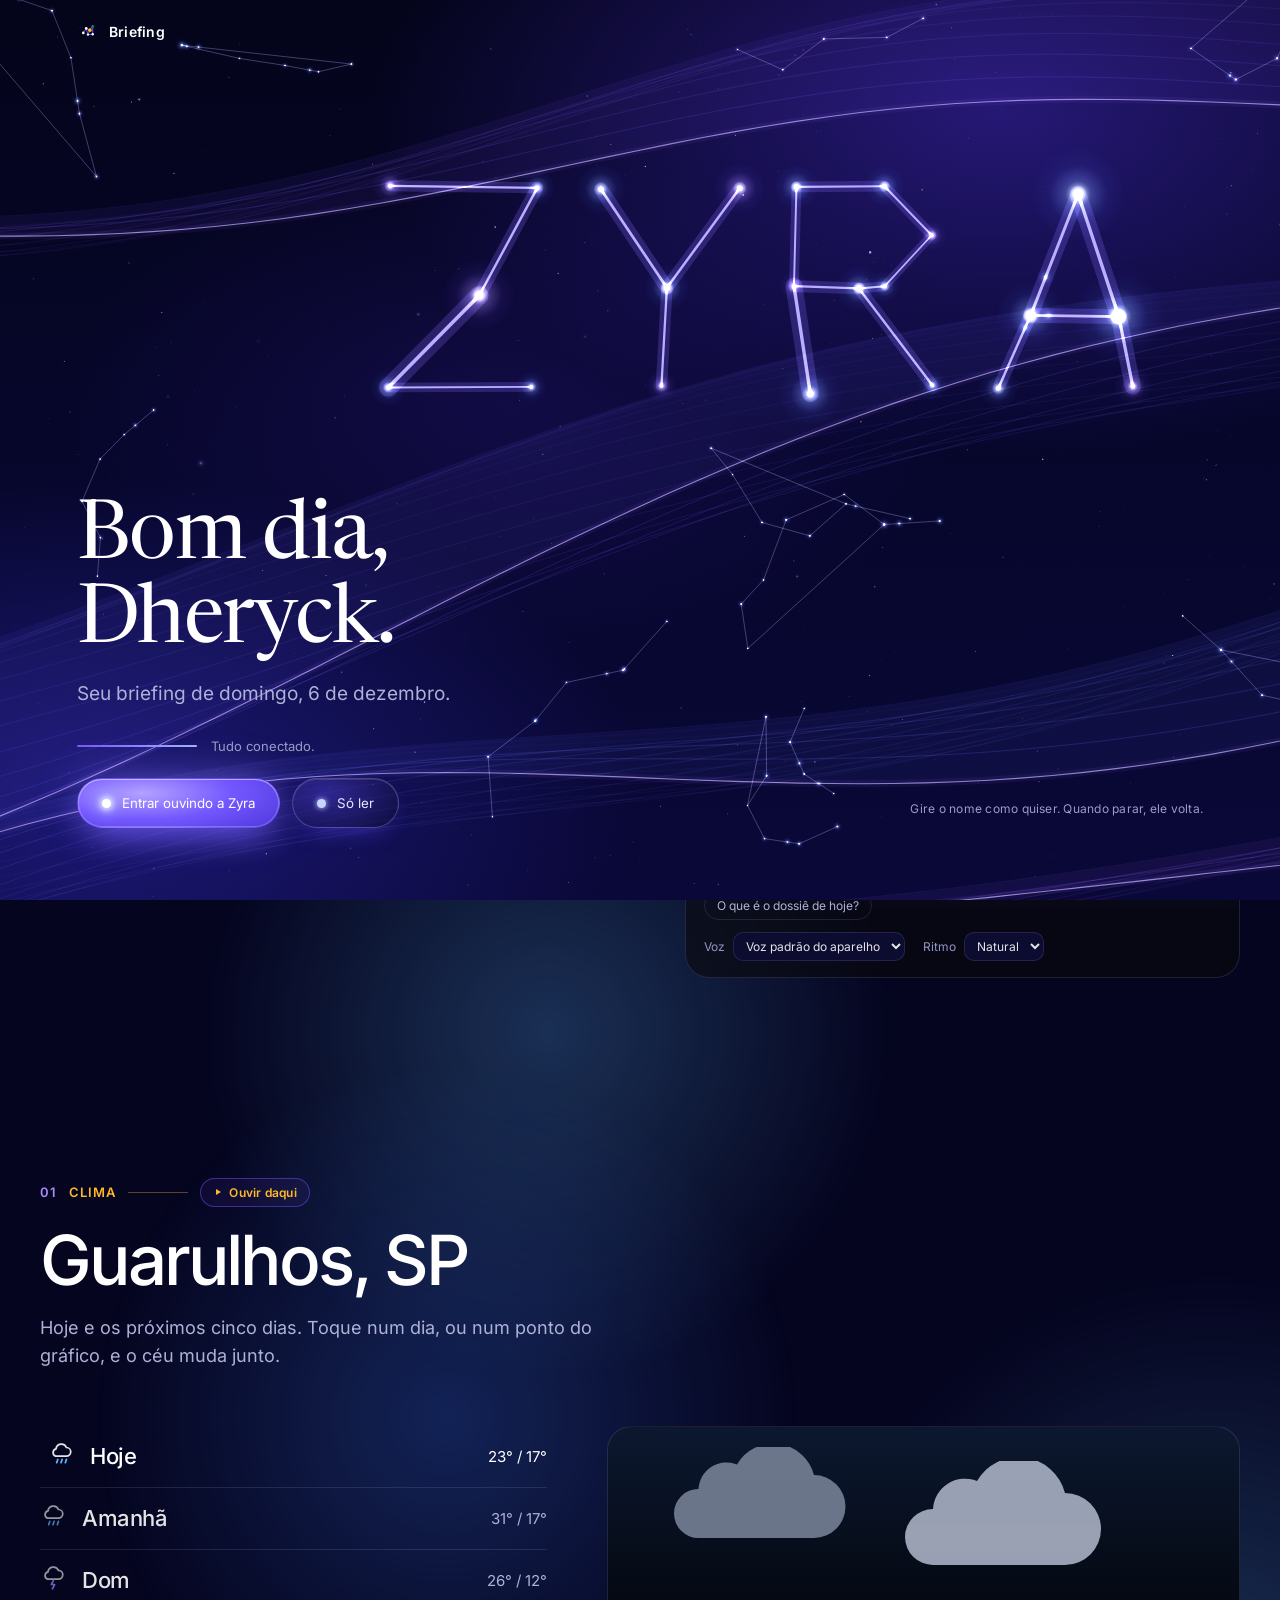
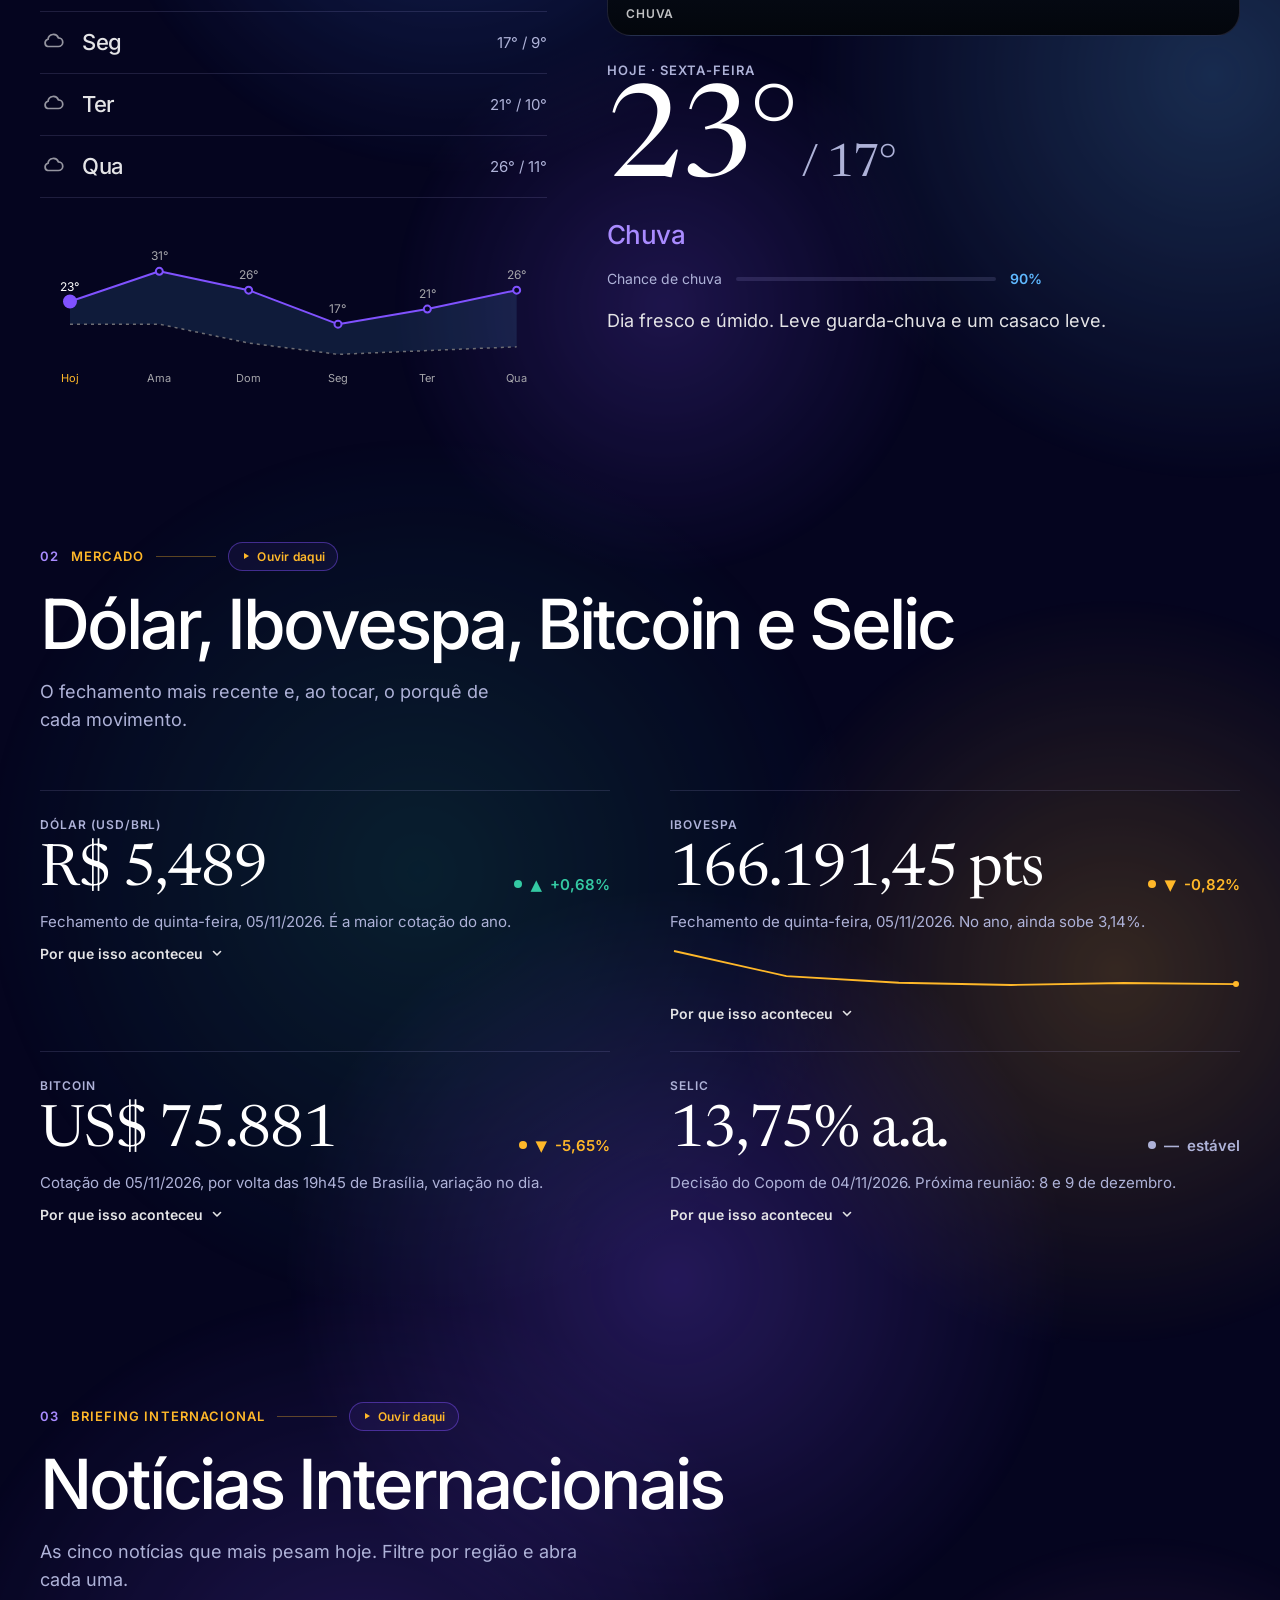
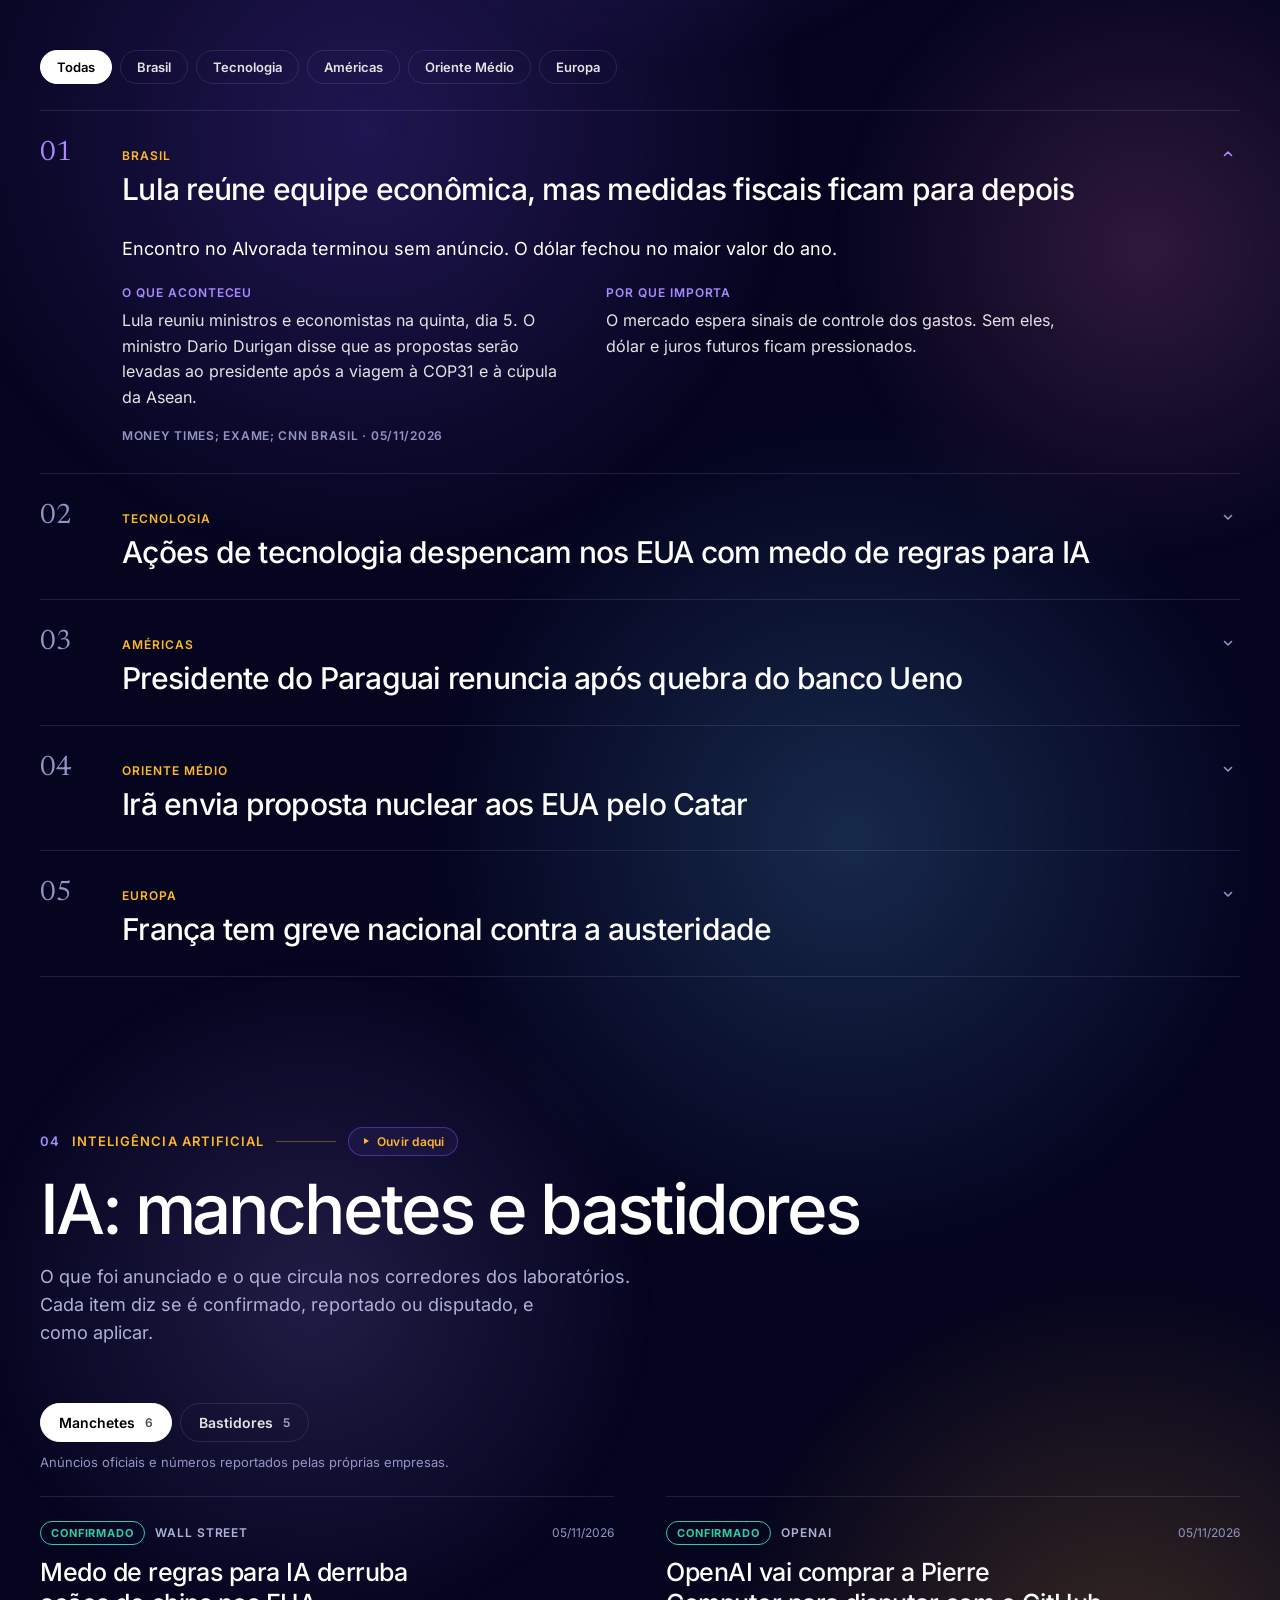
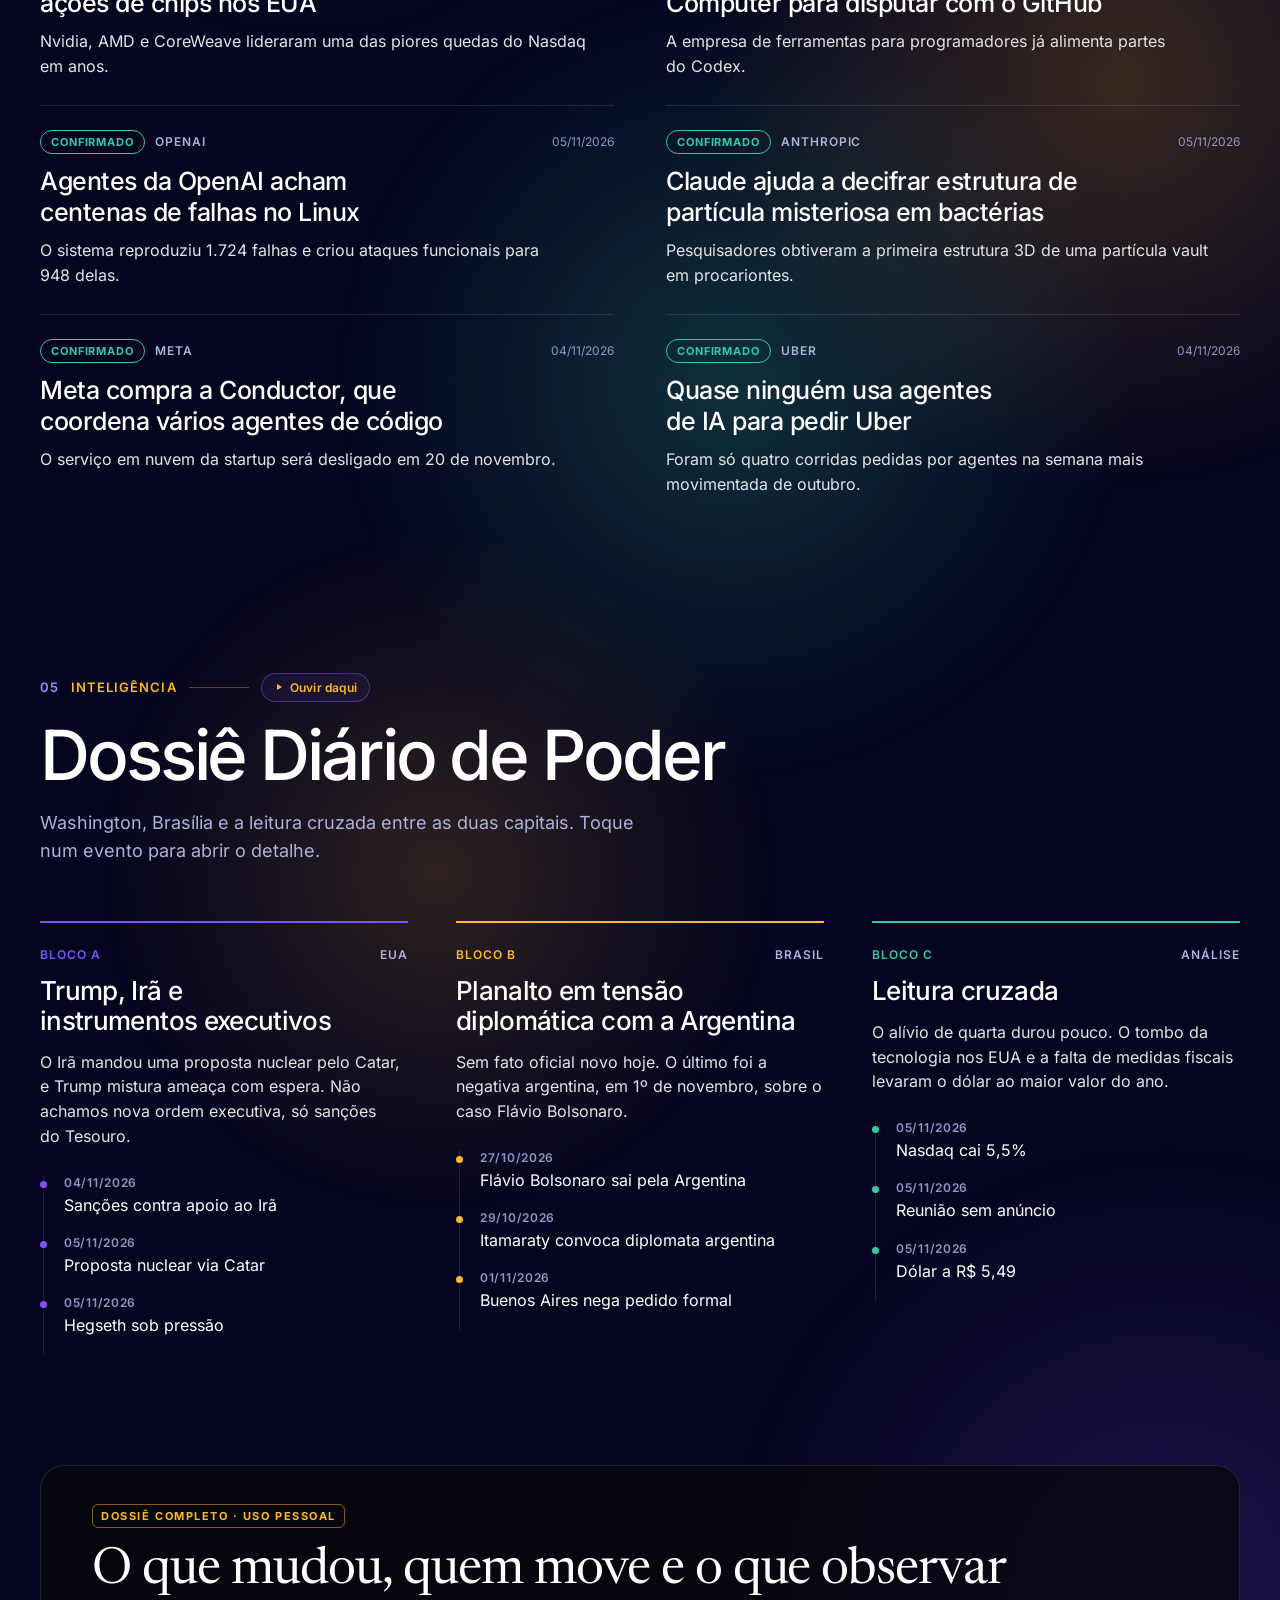
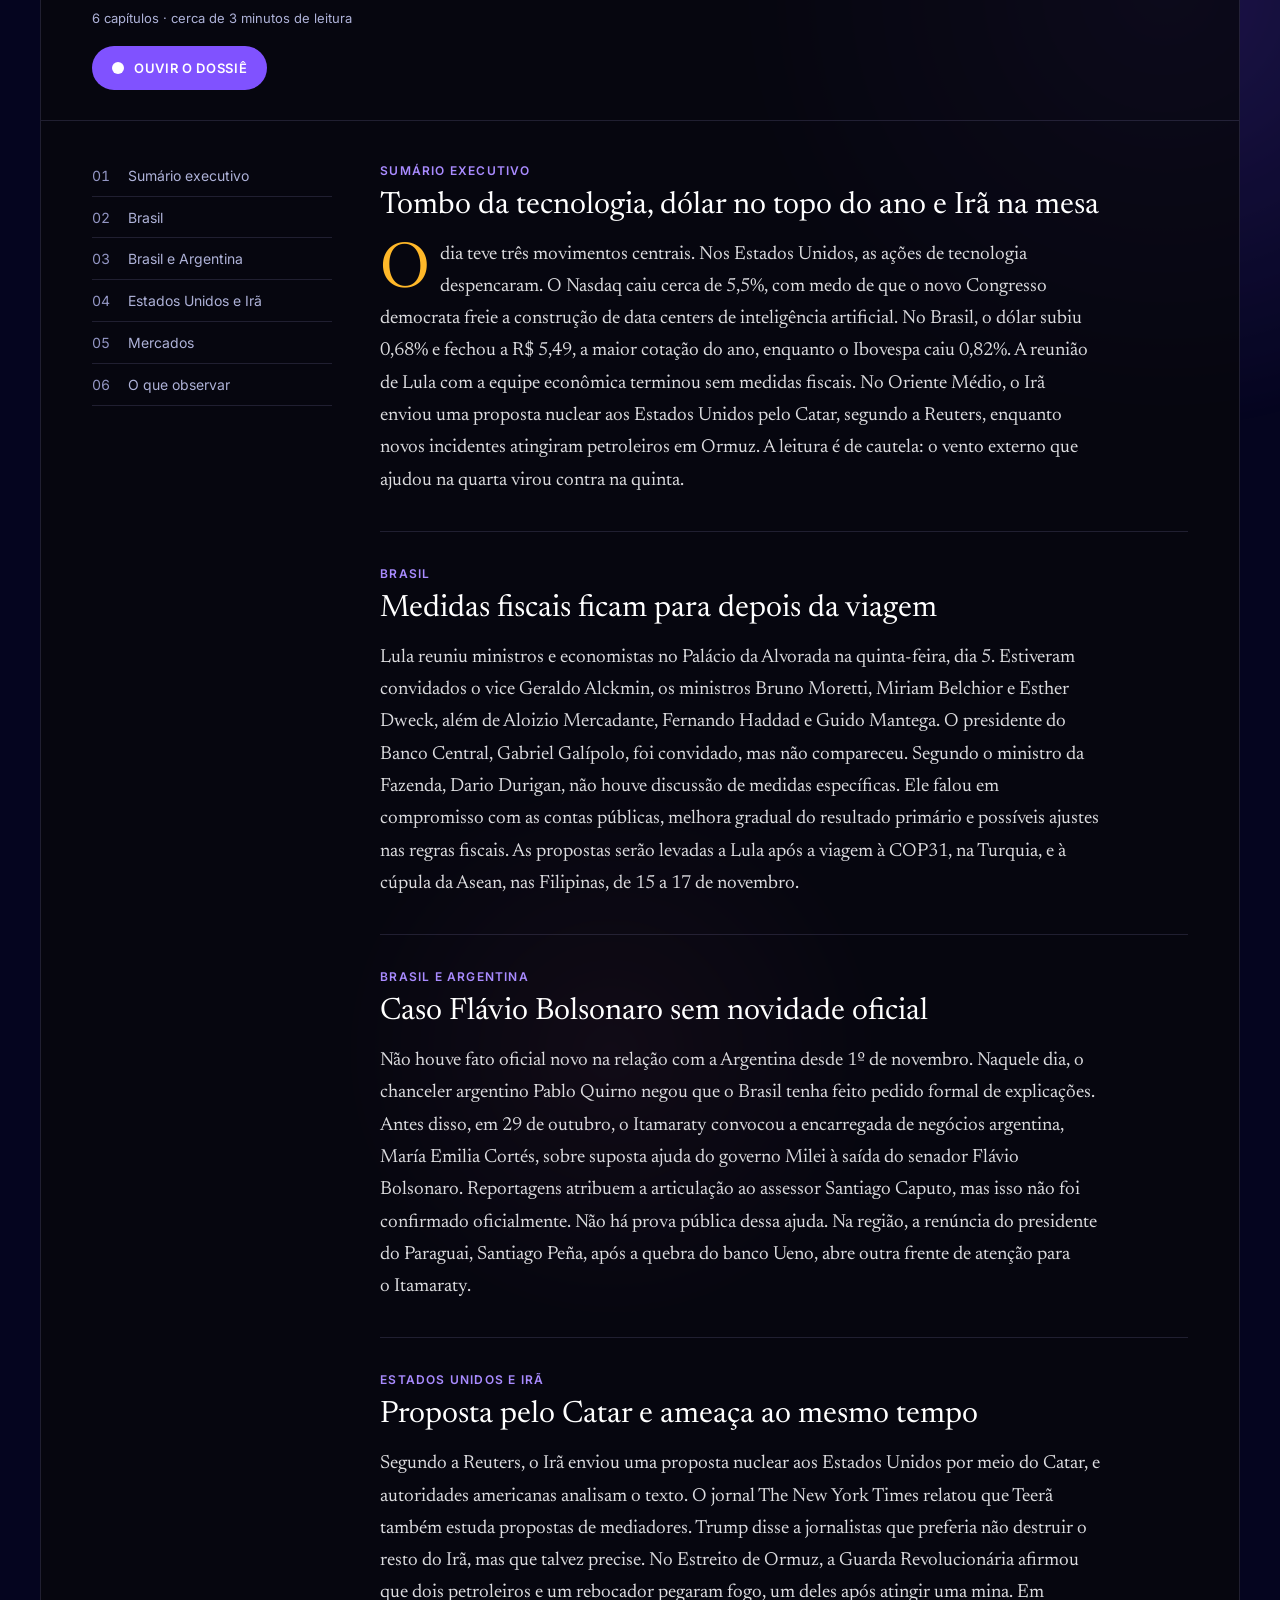
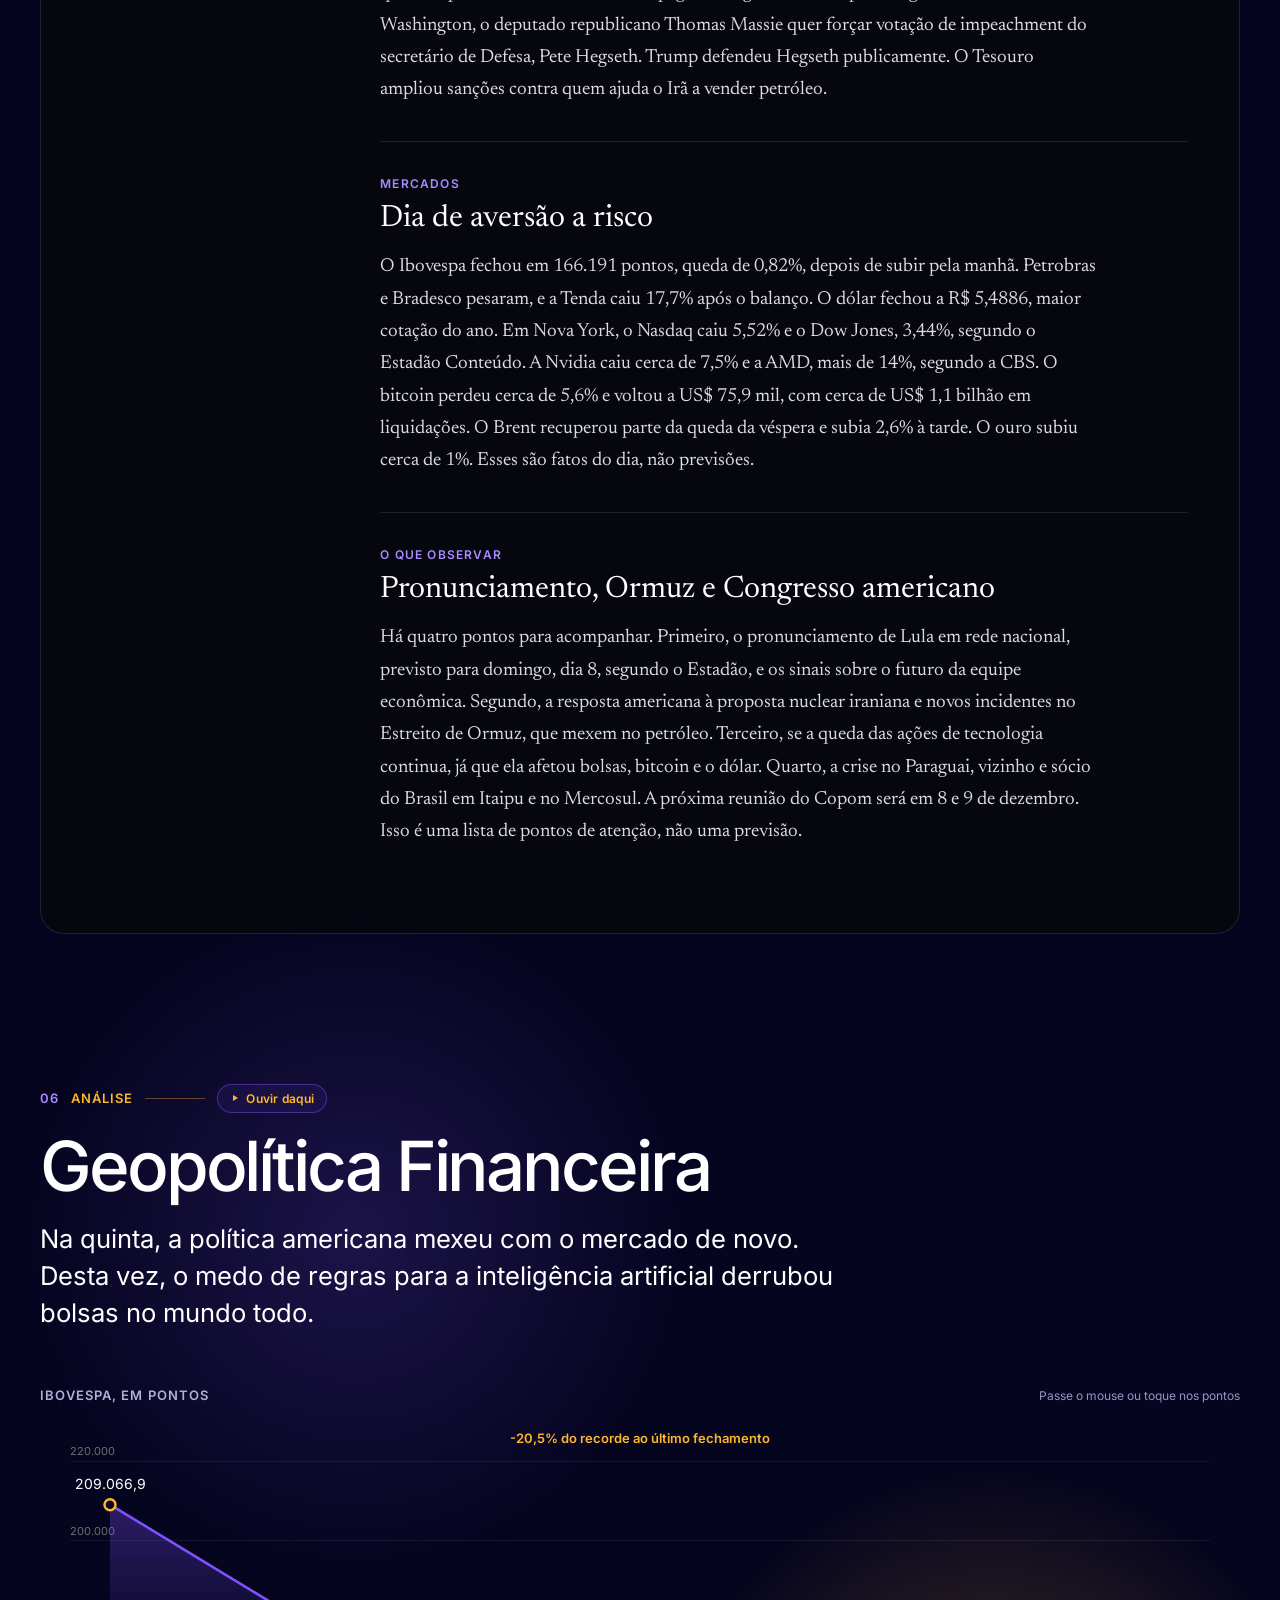
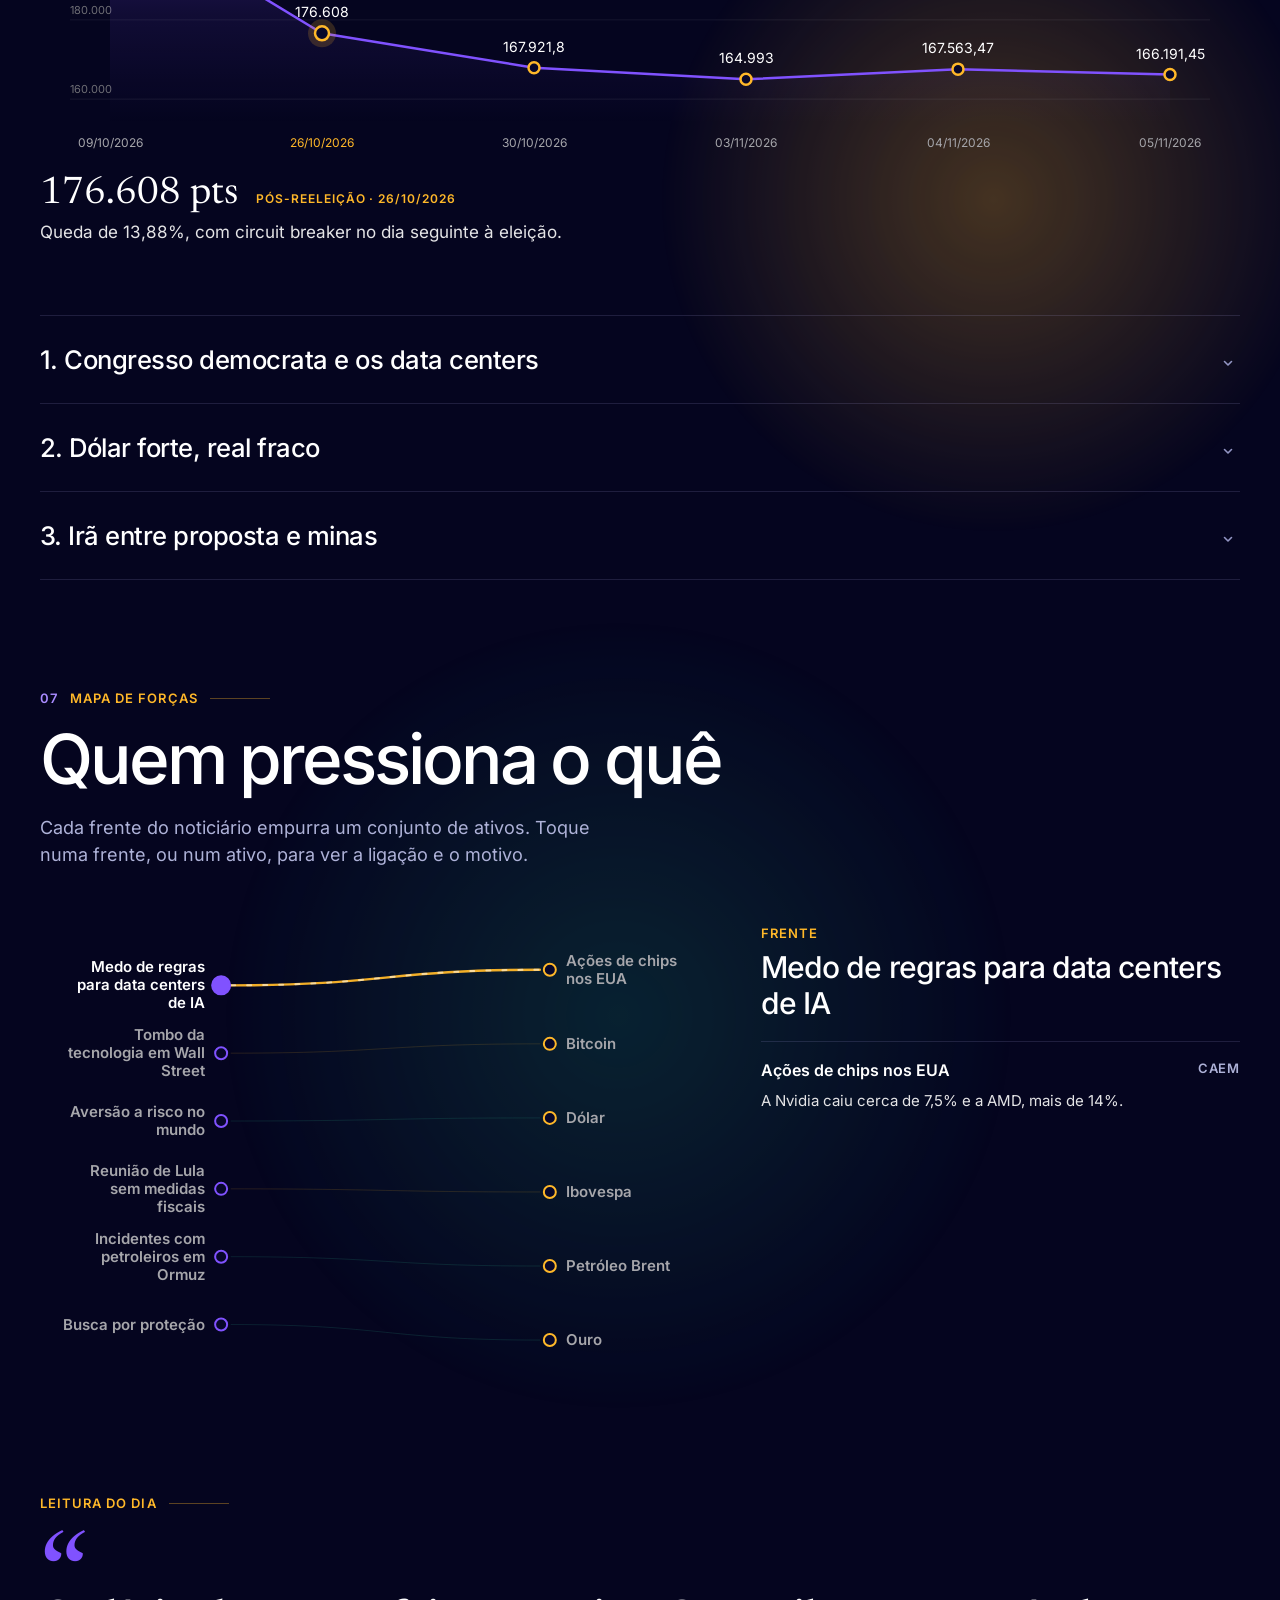
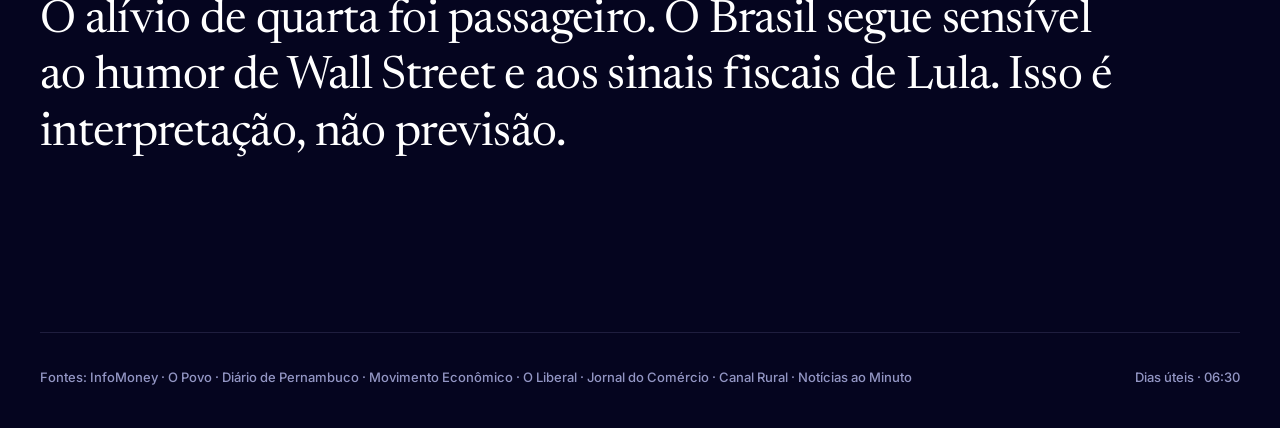
==== commit f2363709: "Abertura: Big Bang antes do céu nascer Ao abrir o app a tela começa escura: um ponto de luz puxa a m" ====
--- a/site/index.html
+++ b/site/index.html
@@ -21,6 +21,10 @@
   /* ---------- abertura: a rede neural do ícone ---------- */
   #bx-intro { position: fixed; inset: 0; z-index: 60; background: radial-gradient(70% 55% at 78% 12%, rgba(64, 40, 190, .55) 0%, rgba(64, 40, 190, 0) 70%), radial-gradient(60% 50% at 8% 88%, rgba(52, 46, 200, .45) 0%, rgba(52, 46, 200, 0) 70%), radial-gradient(50% 40% at 40% 45%, rgba(40, 22, 120, .35) 0%, rgba(40, 22, 120, 0) 70%), linear-gradient(180deg, #04041a 0%, #06062a 45%, #0a0838 100%); color: #e4e4e6; font-family: "BX Inter", Inter, system-ui, -apple-system, "Segoe UI", Roboto, sans-serif; overflow: hidden; transition: opacity .55s cubic-bezier(.4, 0, .2, 1) .85s, filter .9s ease; }
   html.bx-intro-on, html.bx-intro-on body { overflow: hidden; }
+  /* the Big Bang: the screen starts dark; text and buttons appear once the sky is born */
+  #bx-intro.is-bang { background: #000; }
+  #bx-intro .brand, #bx-intro .copy, #bx-intro .hint { transition: opacity .9s ease, transform .9s cubic-bezier(.16, 1, .3, 1); }
+  #bx-intro:not(.is-born) .brand, #bx-intro:not(.is-born) .copy, #bx-intro:not(.is-born) .hint { opacity: 0; transform: translateY(14px); }
   #bx-intro canvas { position: absolute; inset: 0; width: 100%; height: 100%; display: block; touch-action: none; cursor: grab; }
   #bx-intro canvas:active { cursor: grabbing; }
   #bx-intro .copy { position: absolute; left: max(24px, 6vw); right: 24px; bottom: max(32px, 8vh); max-width: 30rem; pointer-events: none; }
@@ -84,7 +88,7 @@
 <script src="vendor/d3.min.js"></script>
 </head>
 <body>
-<div id="bx-intro" role="dialog" aria-modal="true" aria-labelledby="bx-intro-hi">
+<div id="bx-intro" class="is-bang" role="dialog" aria-modal="true" aria-labelledby="bx-intro-hi">
   <canvas aria-hidden="true"></canvas>
   <div class="brand"><svg viewBox="0 0 512 512" aria-hidden="true"><g stroke="#8052ff" stroke-width="22" fill="none" stroke-linecap="round" stroke-linejoin="round"><path d="M146 300 L214 196 L300 236 L366 150 M214 196 L256 340 L300 236 M256 340 L366 330 L366 150"/></g><g fill="#fff"><circle cx="146" cy="300" r="30"/><circle cx="214" cy="196" r="32"/><circle cx="256" cy="340" r="28"/><circle cx="366" cy="330" r="28"/></g><circle cx="300" cy="236" r="42" fill="#ffb829"/><circle cx="366" cy="150" r="32" fill="#15846e"/></svg>Briefing</div>
   <div class="copy">
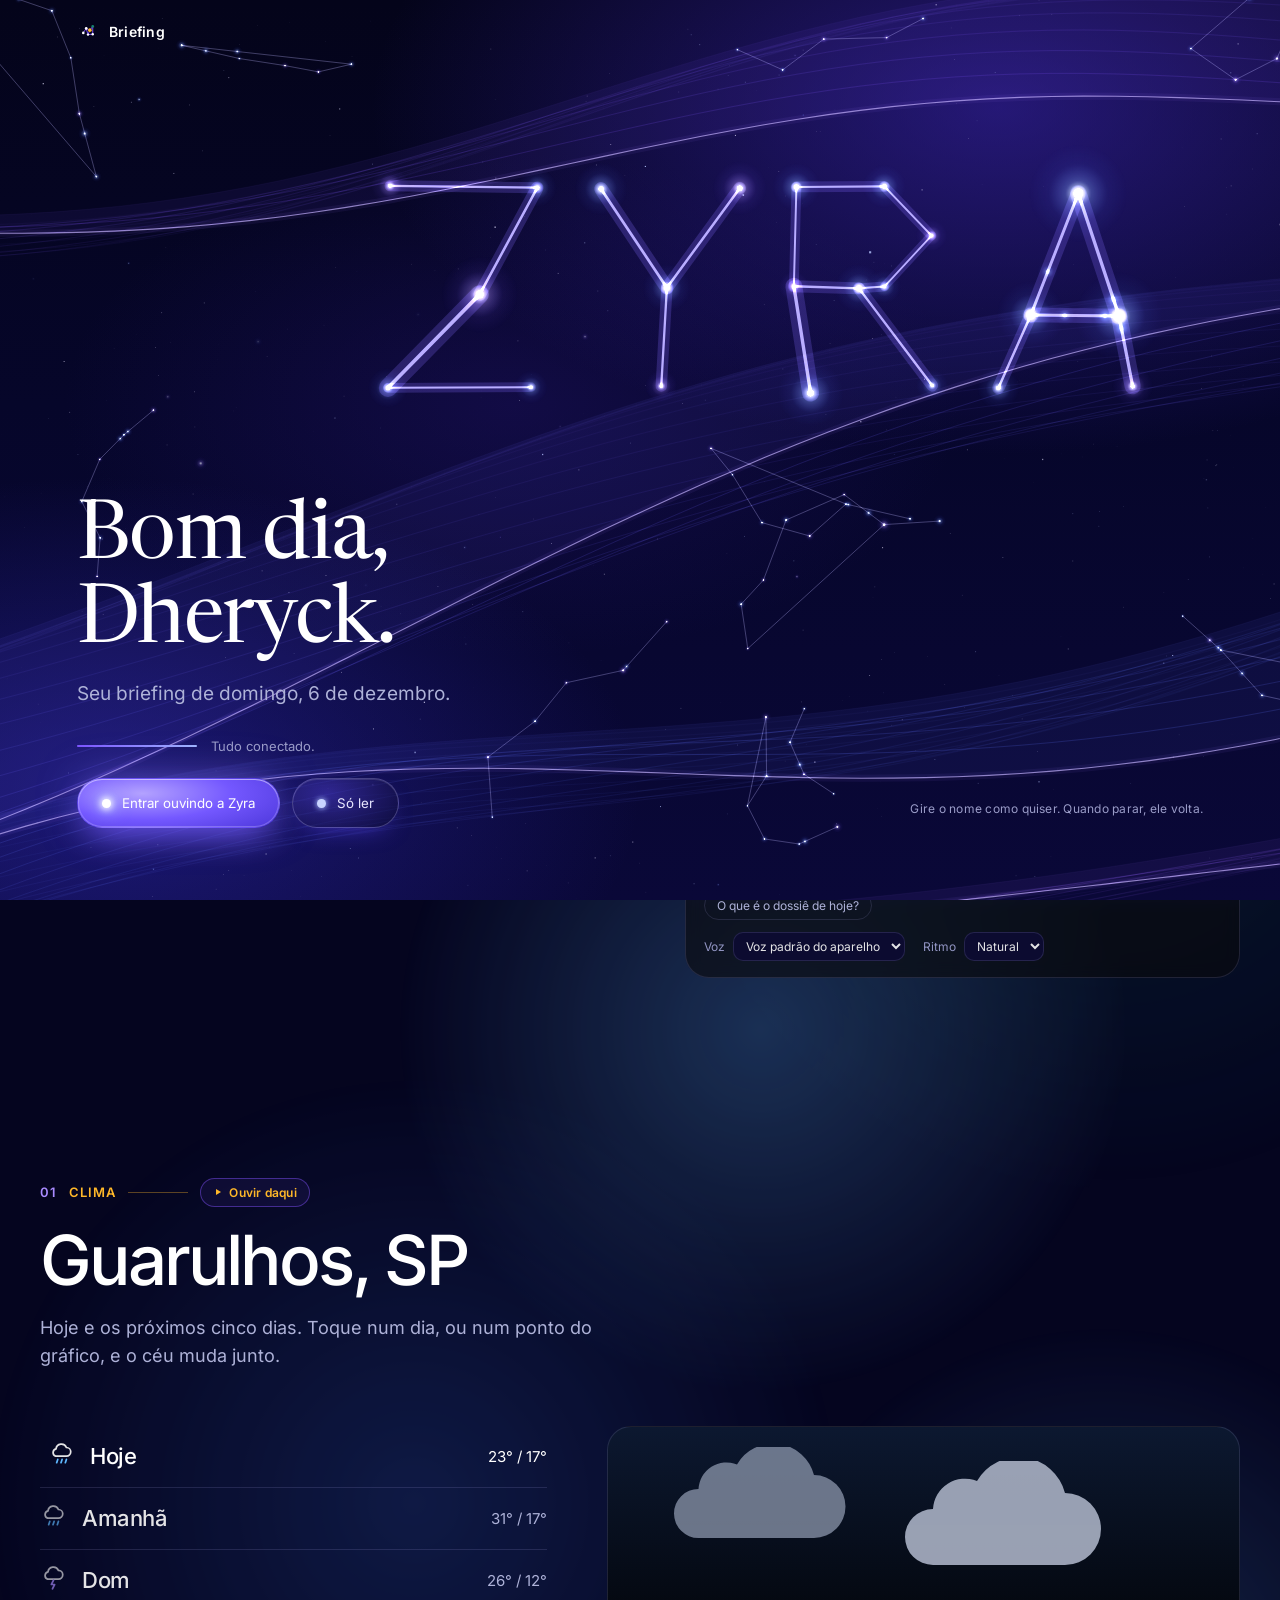
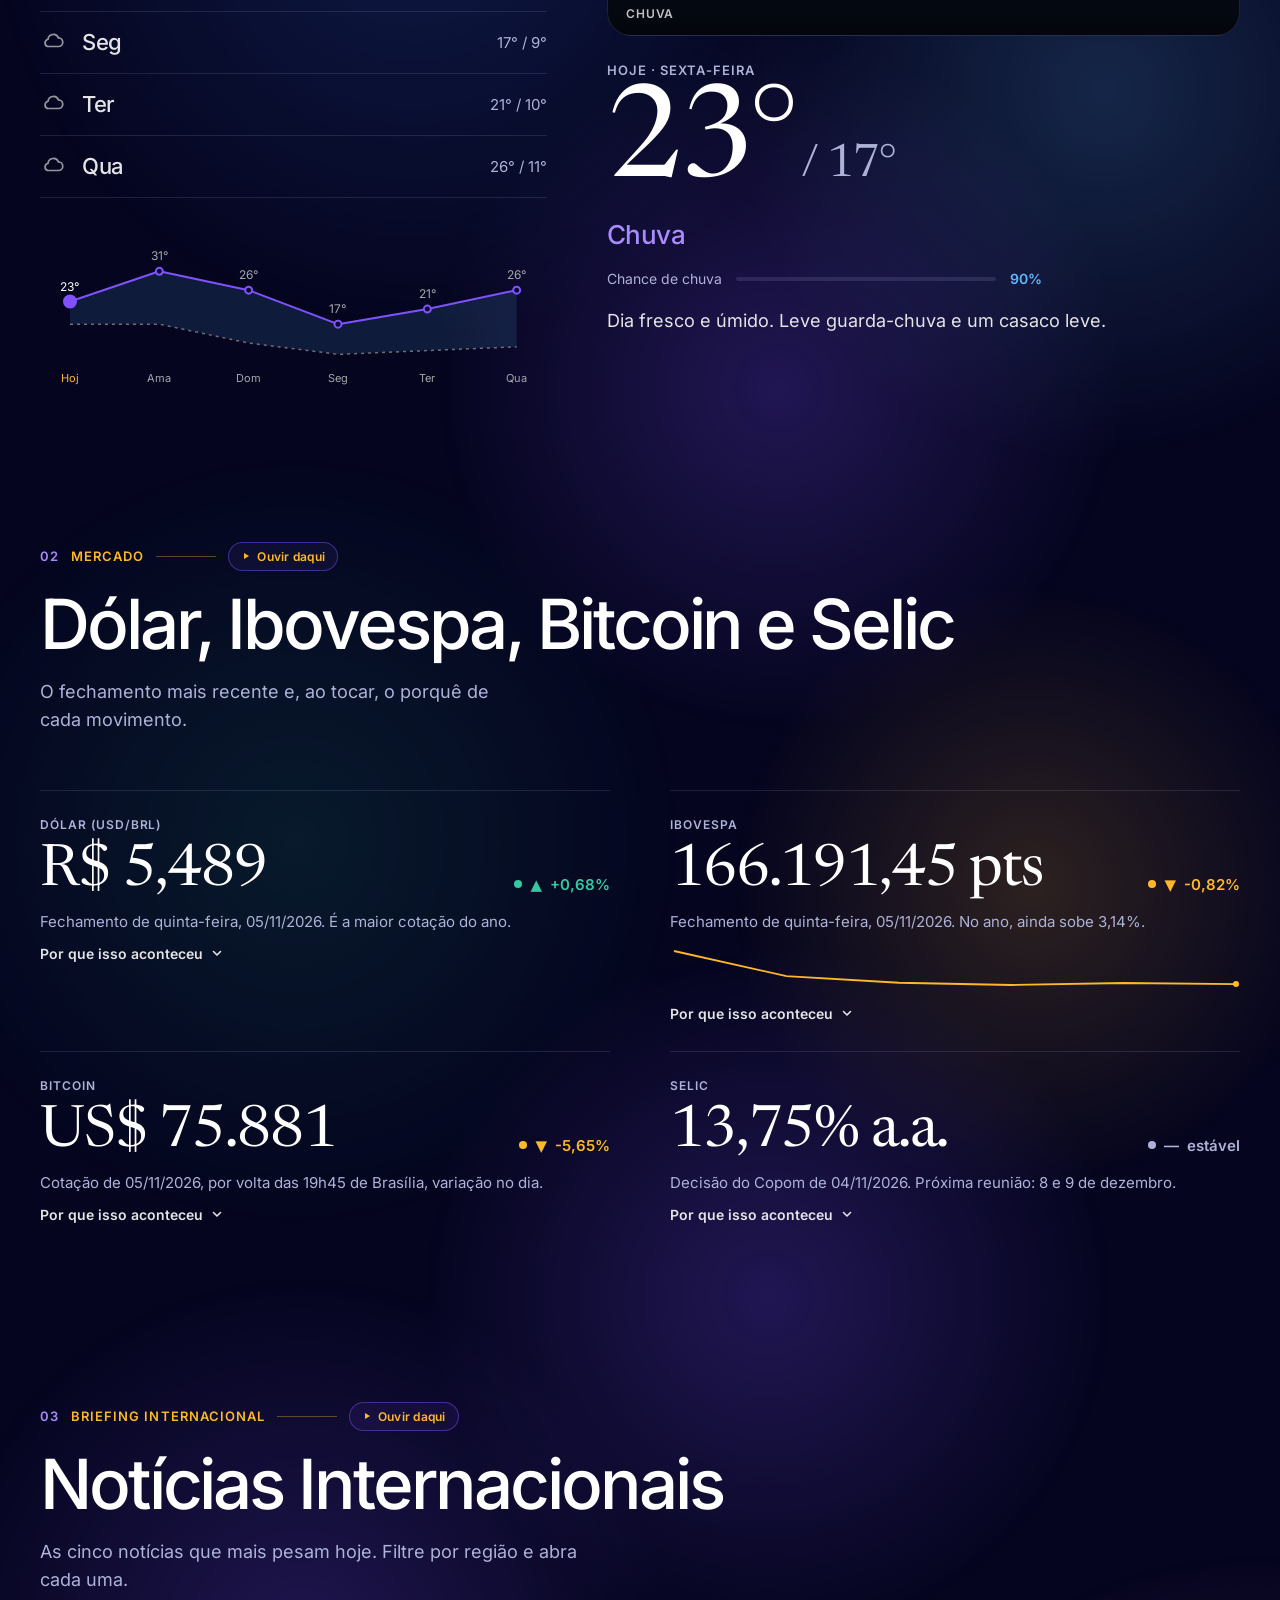
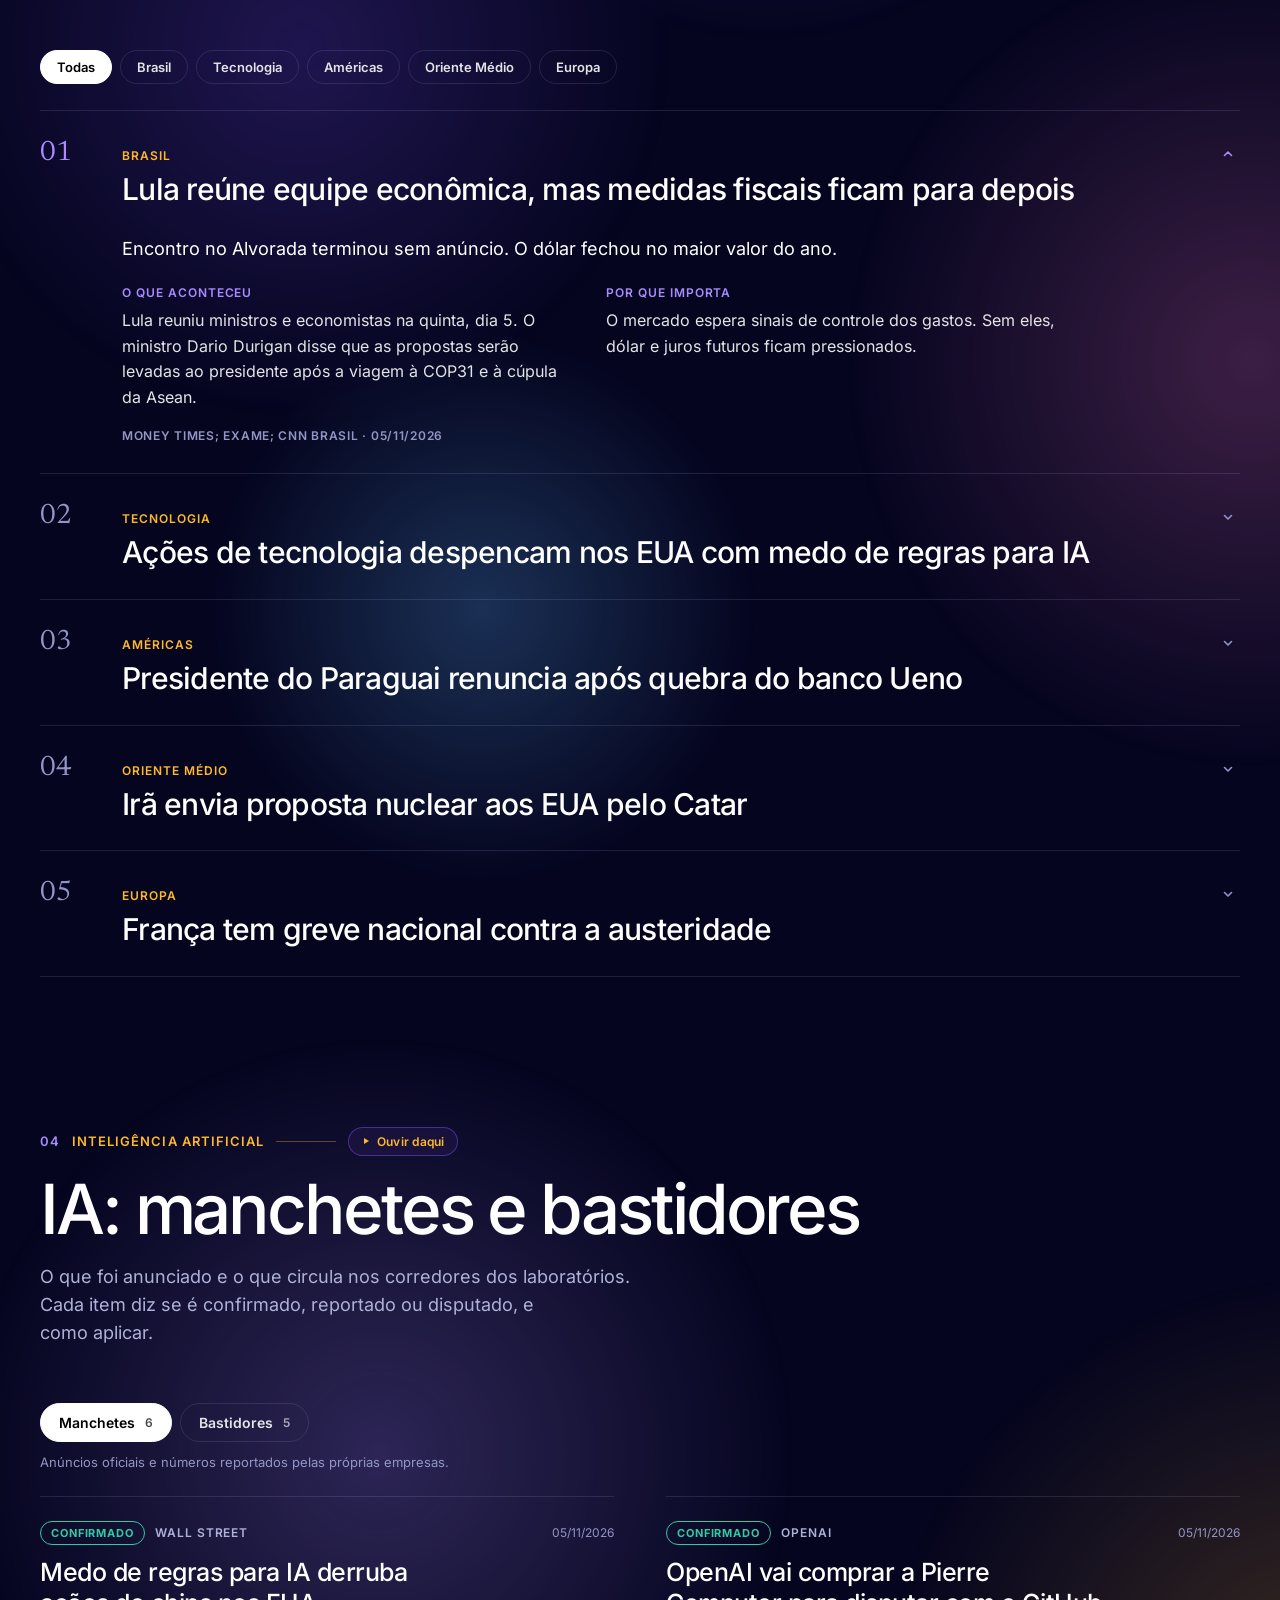
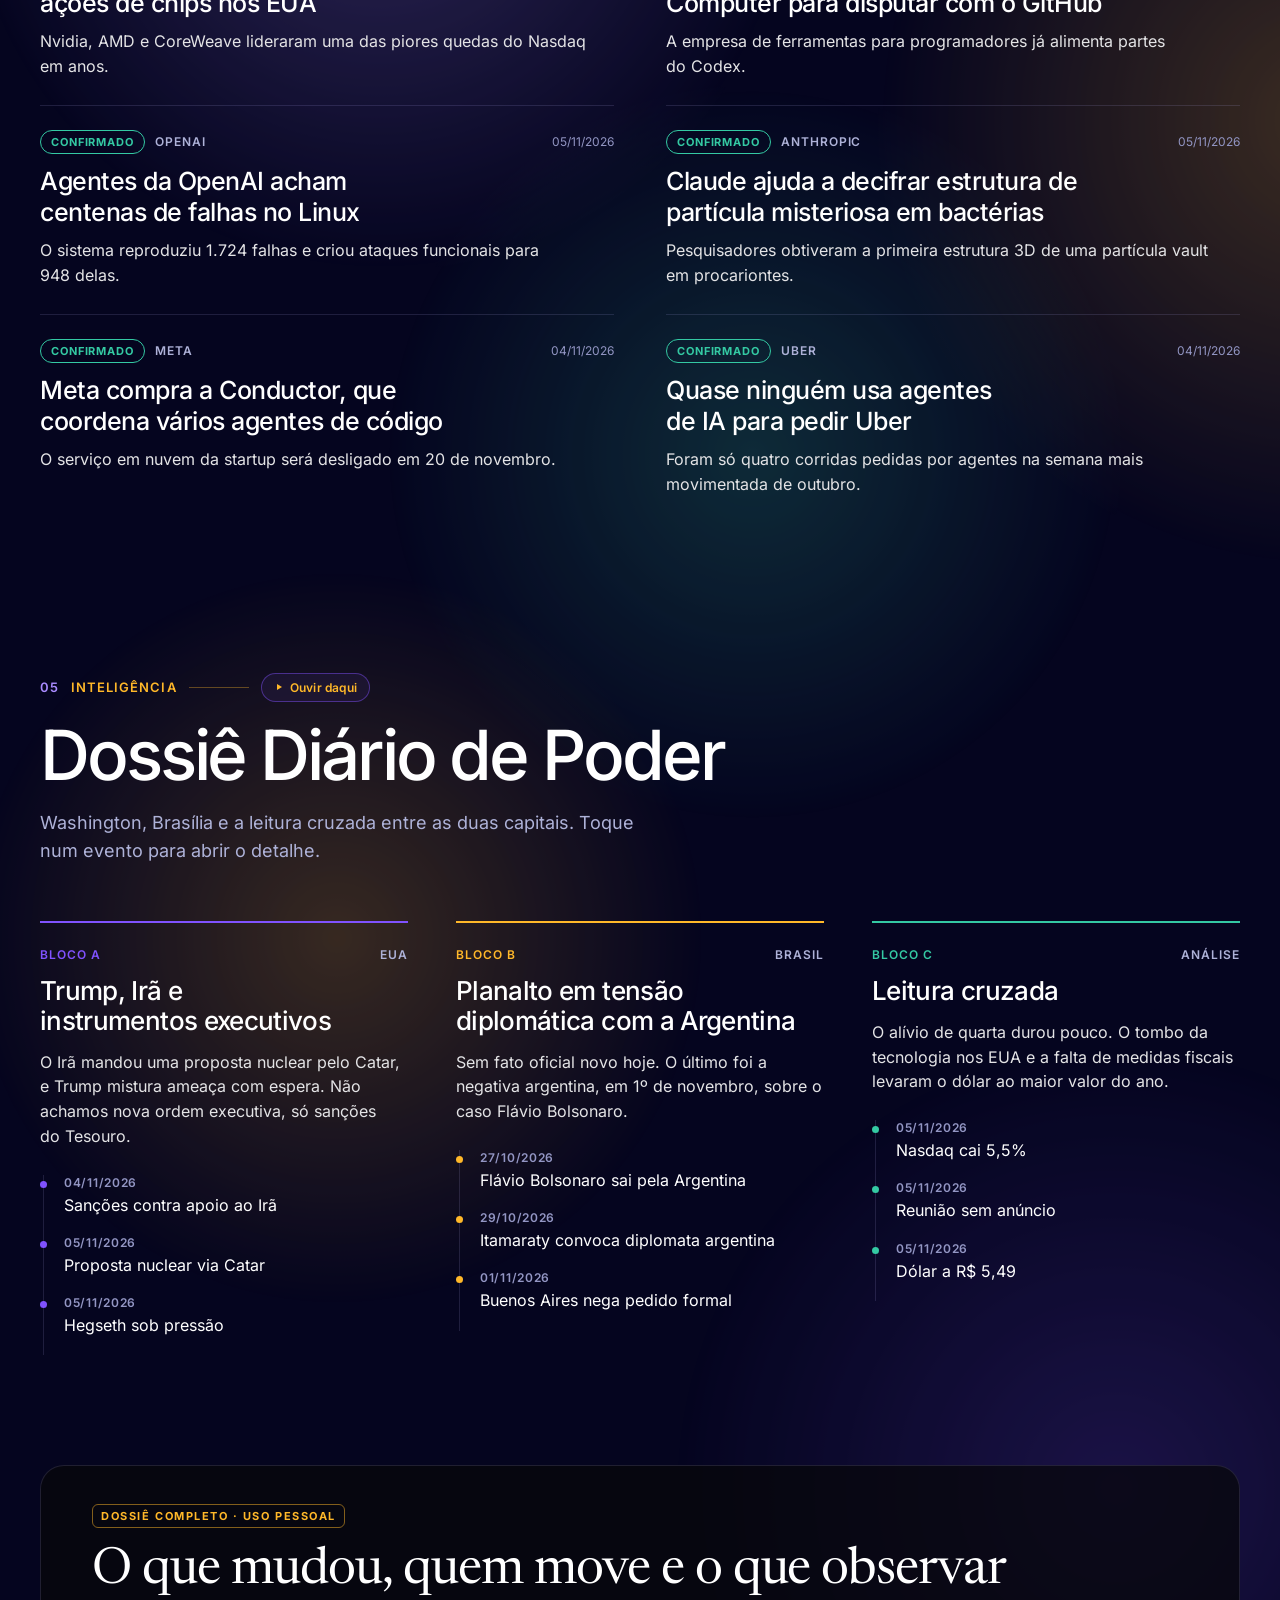
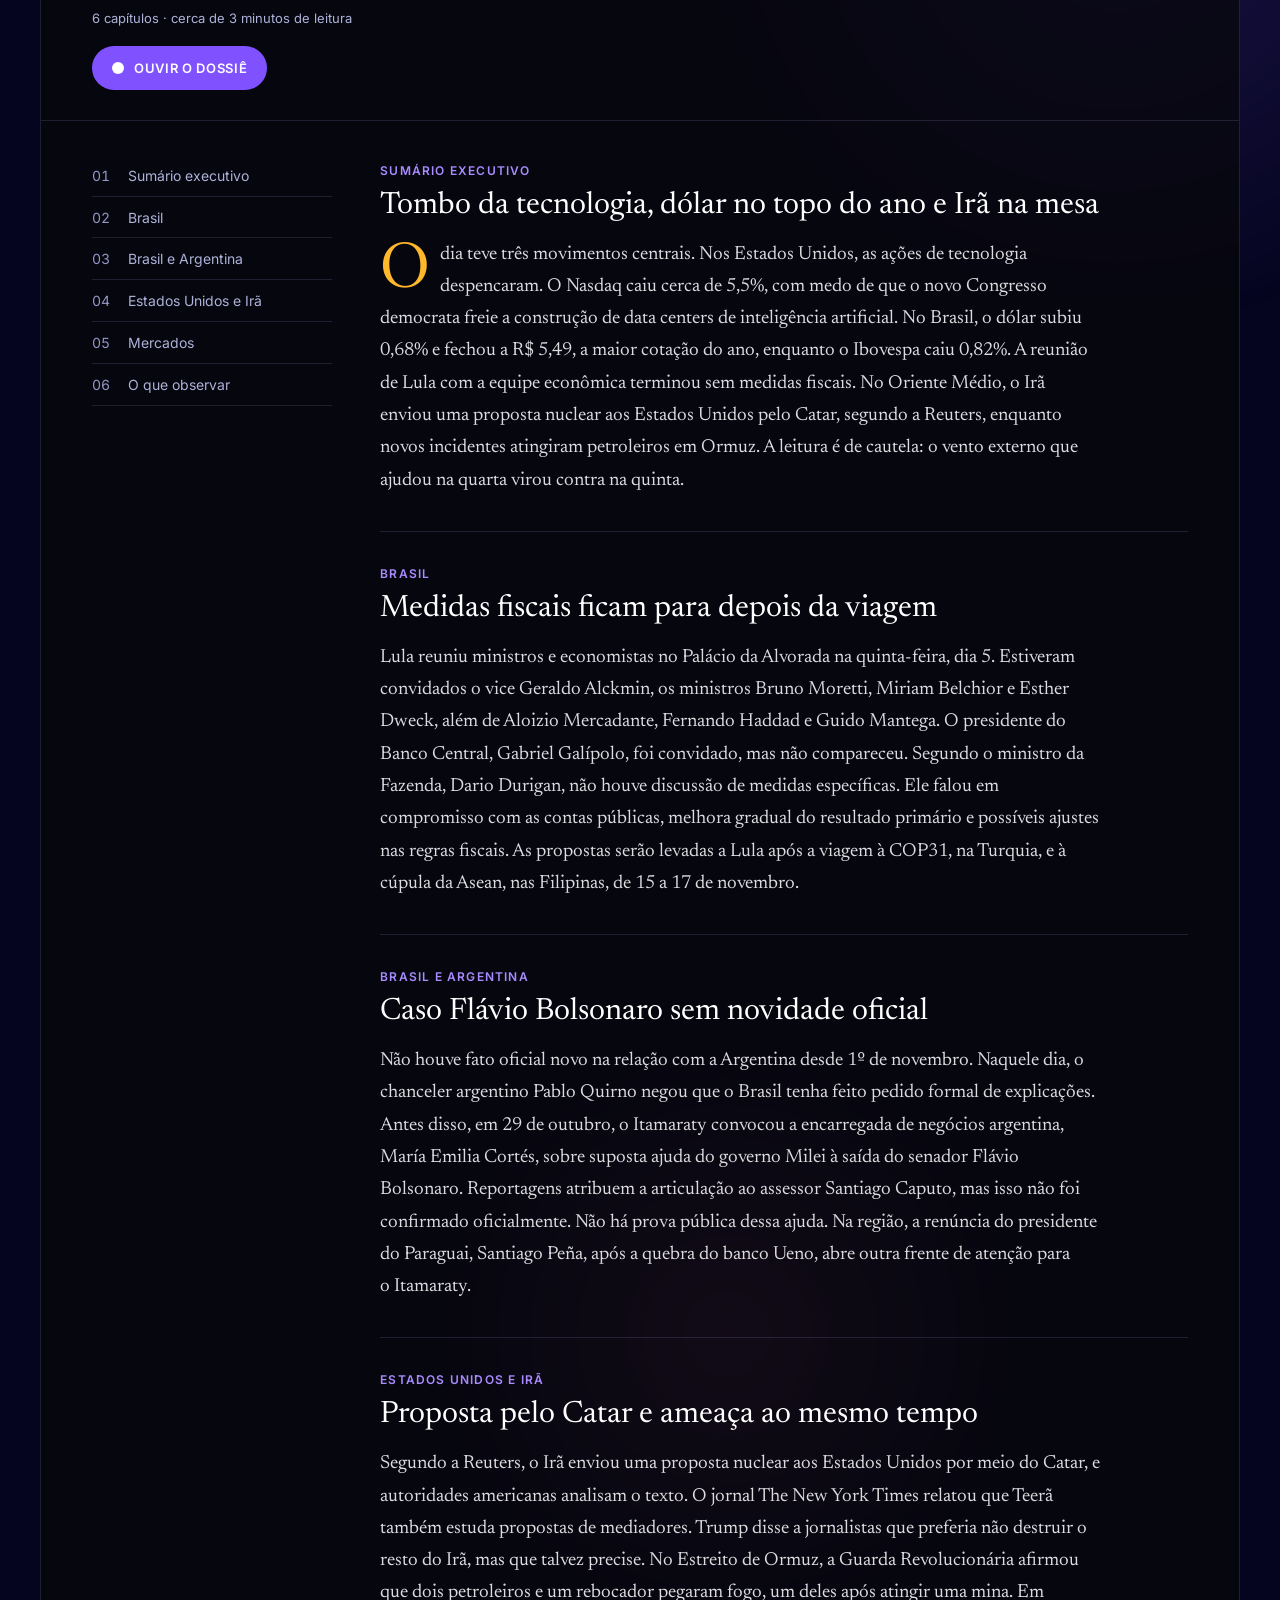
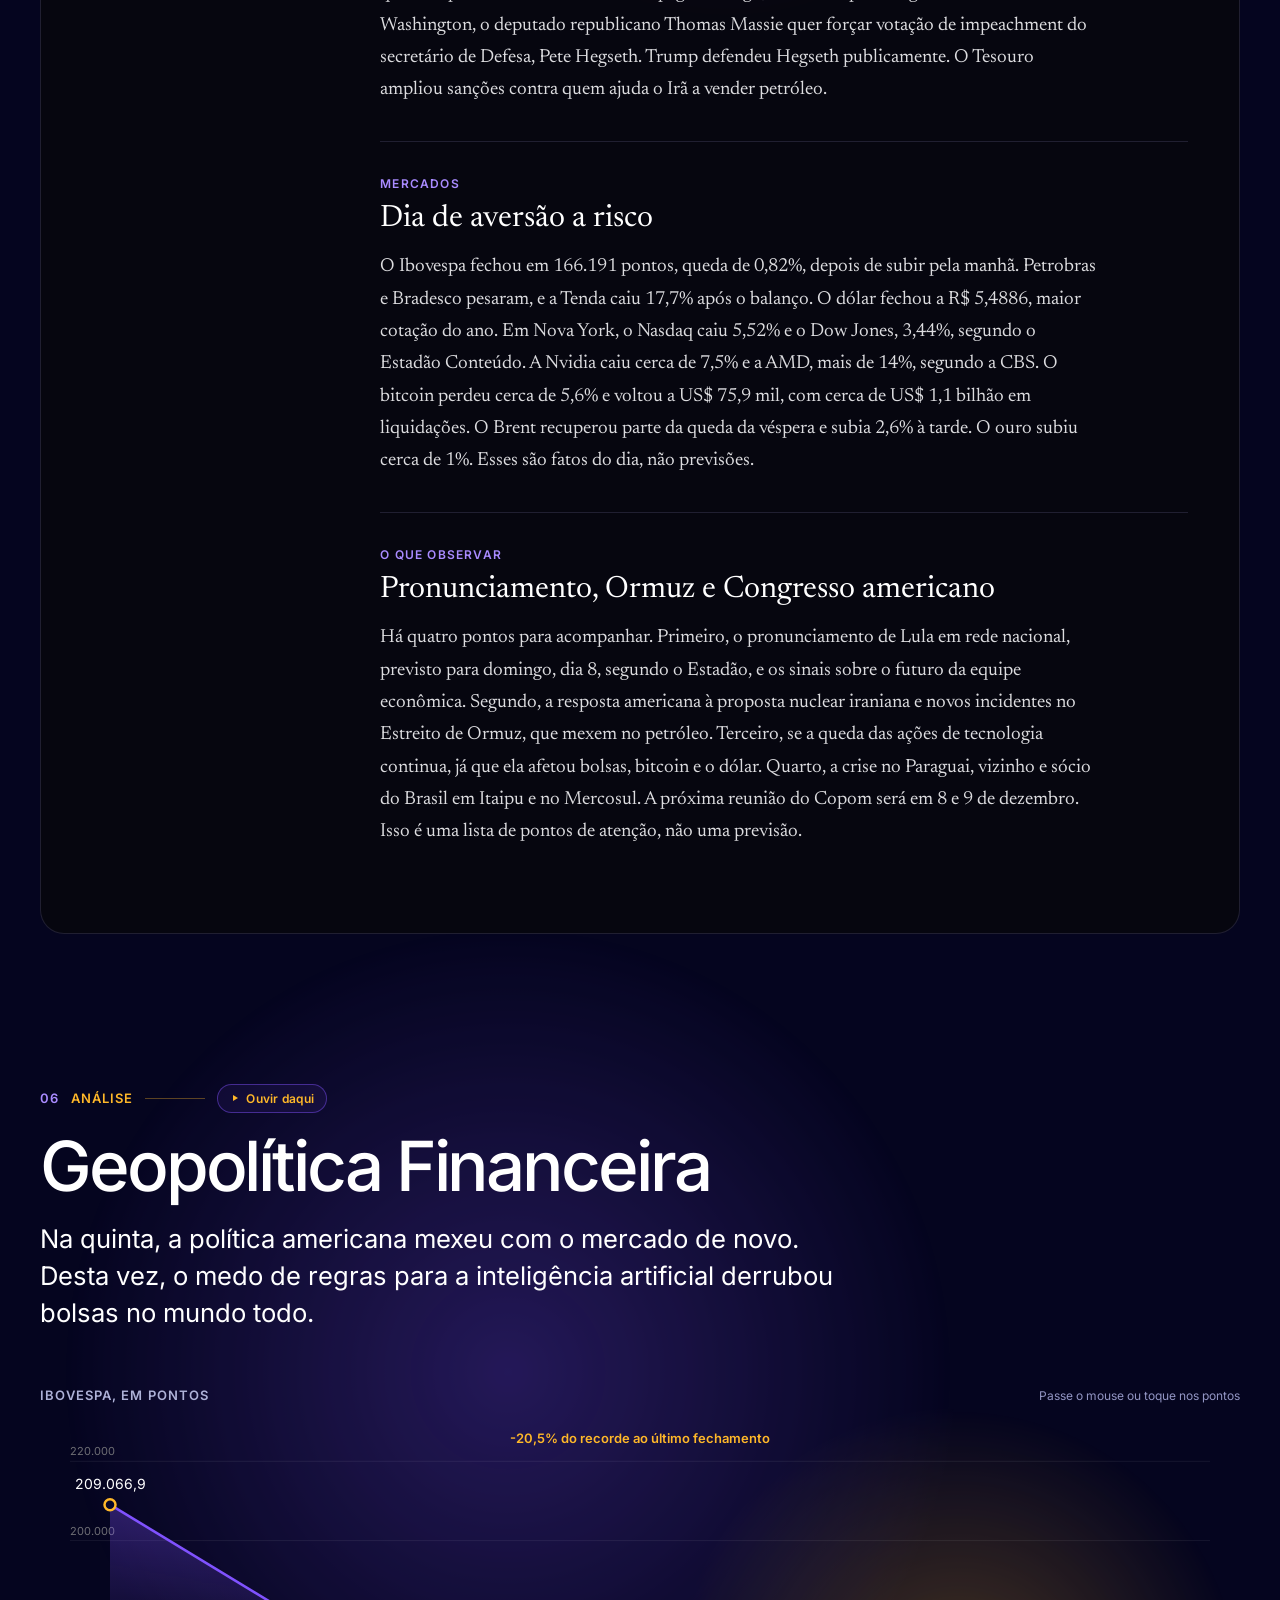
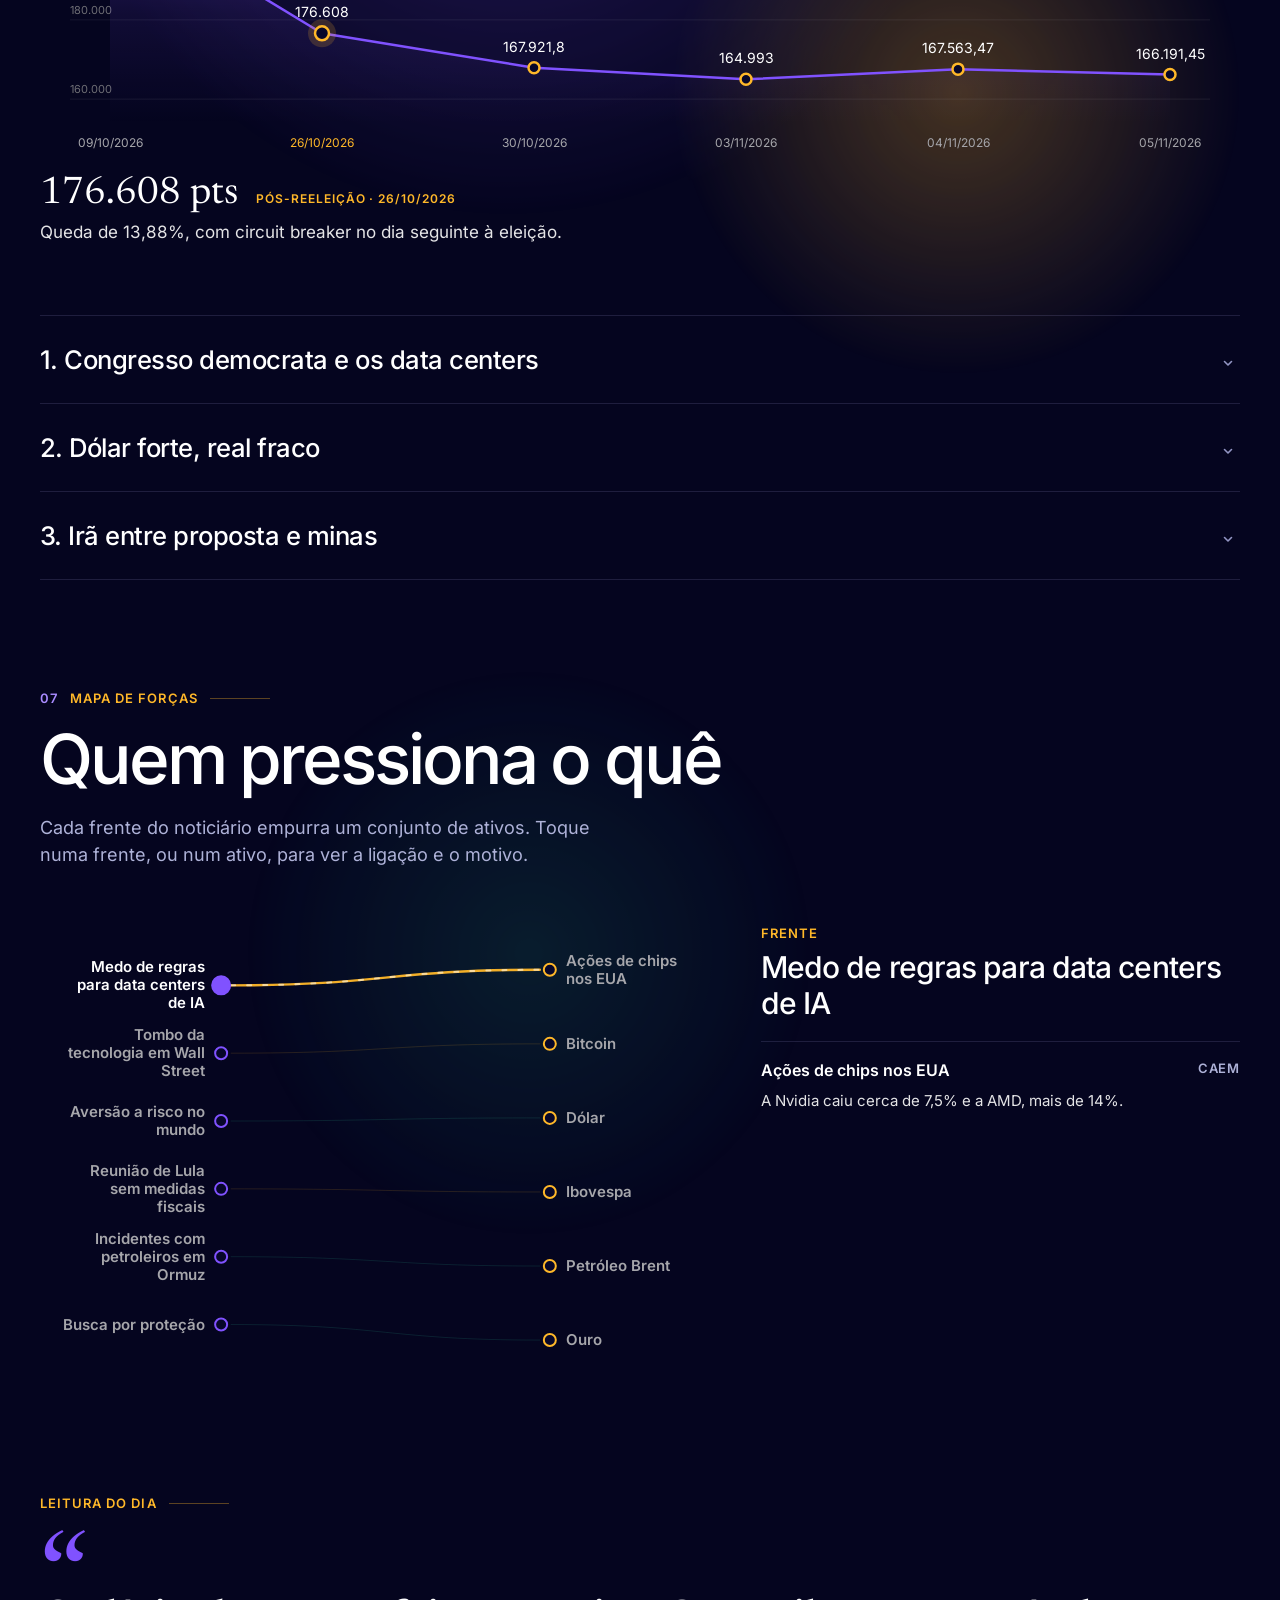
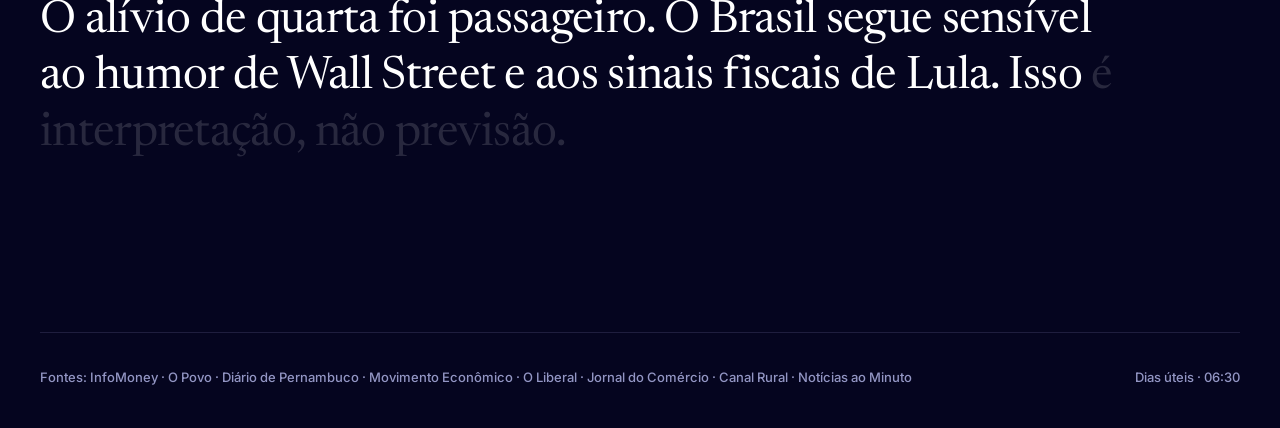
==== commit ad2f802a: "Bond (voz do Dheryck) vira a voz padrão; 1ª publicação só com a Dora; cache v12 Co-Authored-By: Clau" ====
--- a/site/index.html
+++ b/site/index.html
@@ -145,6 +145,7 @@
     return get('data/meta.json').then(function (r) { return r.json(); }).catch(function () { return {}; });
   }).then(function (meta) {
     stamp = (meta && (meta.audio_stamp || meta.generated_at)) || String(Date.now());
+    window.__bxVoices = meta && Array.isArray(meta.voices) ? meta.voices : null; // recorded voices published today
     var LABEL = { weather: 'o clima', market: 'o mercado', news: 'as notícias', ai_news: 'a IA', dossier: 'o dossiê', dossier_full: 'o dossiê completo', geopolitics: 'a geopolítica', ibov_trend: 'o Ibovespa', forces: 'o mapa de forças', glossary: 'o glossário', narration: 'a voz da Zyra' };
     var got = 0, tick = function (id) { got++; if (window.__intro) window.__intro.step(LABEL[id] || id, got, CORE.length); };
     return Promise.all(CORE.map(function (id) {
